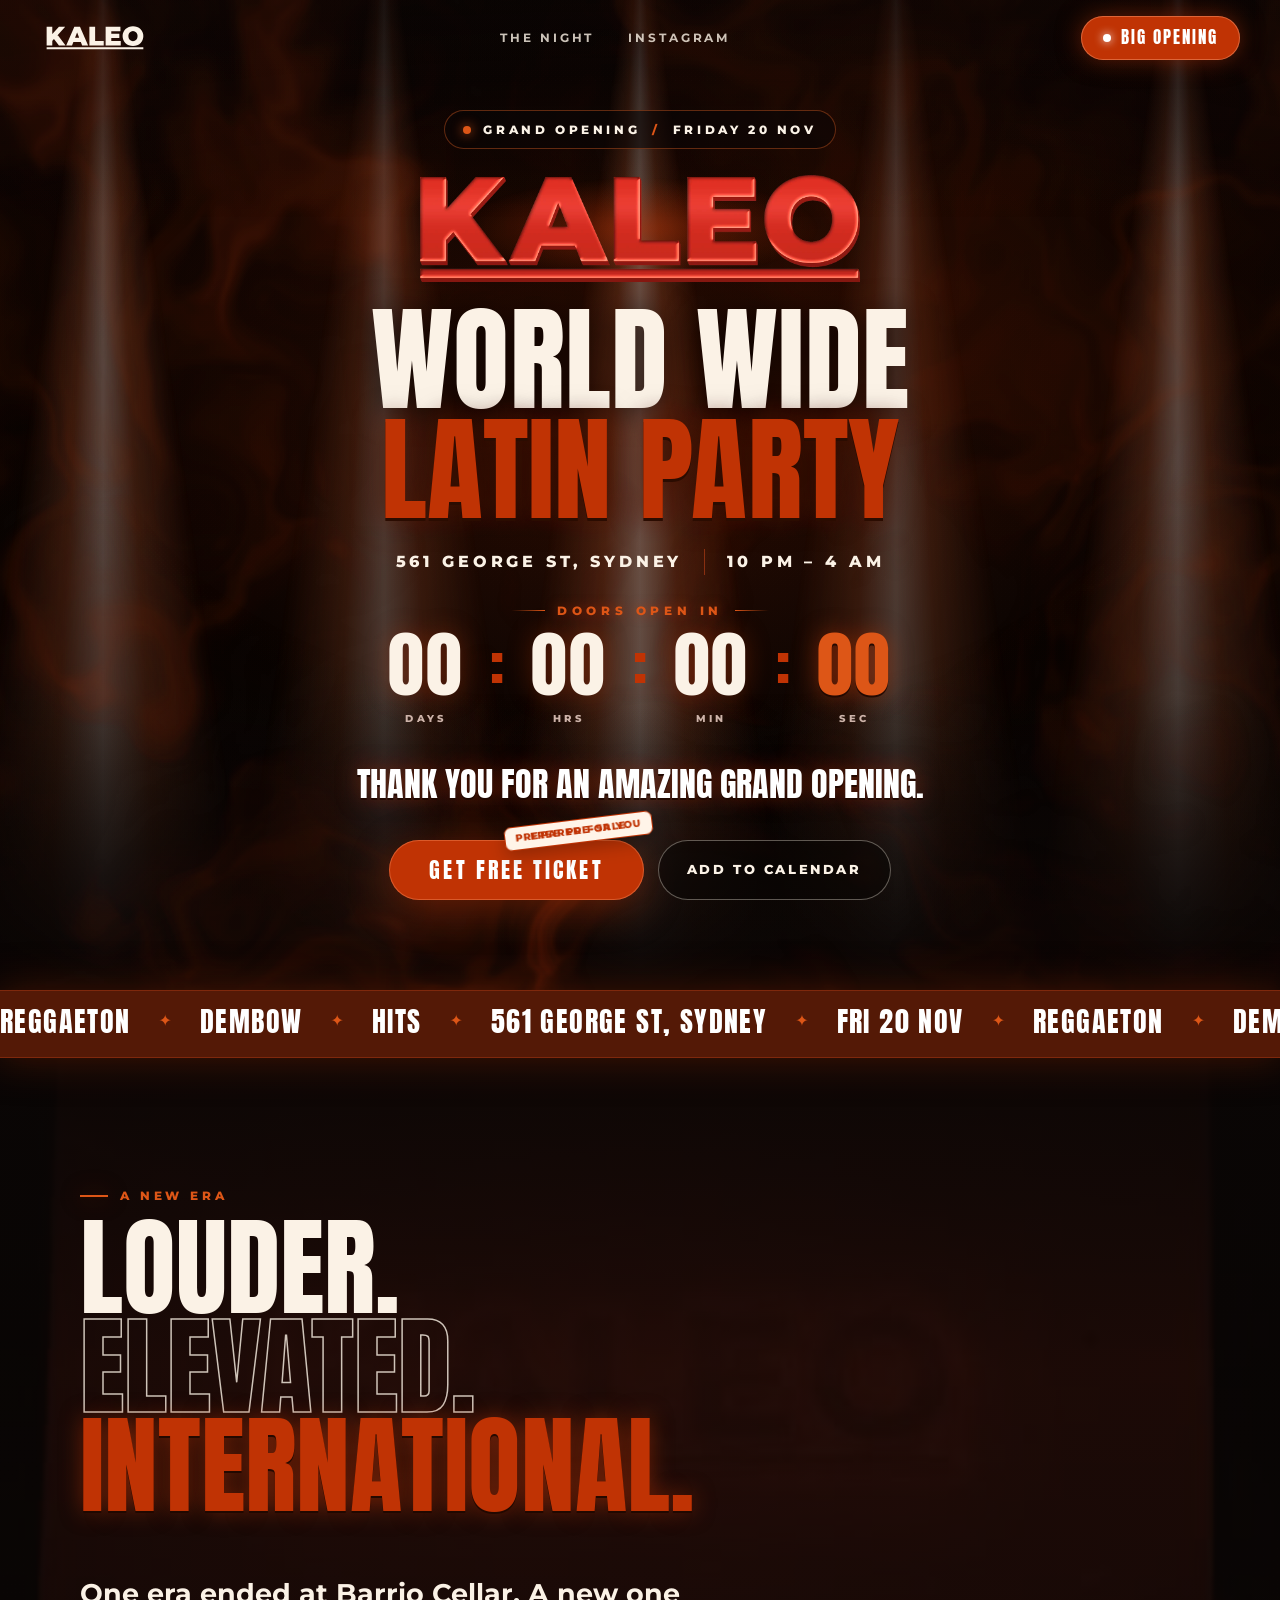
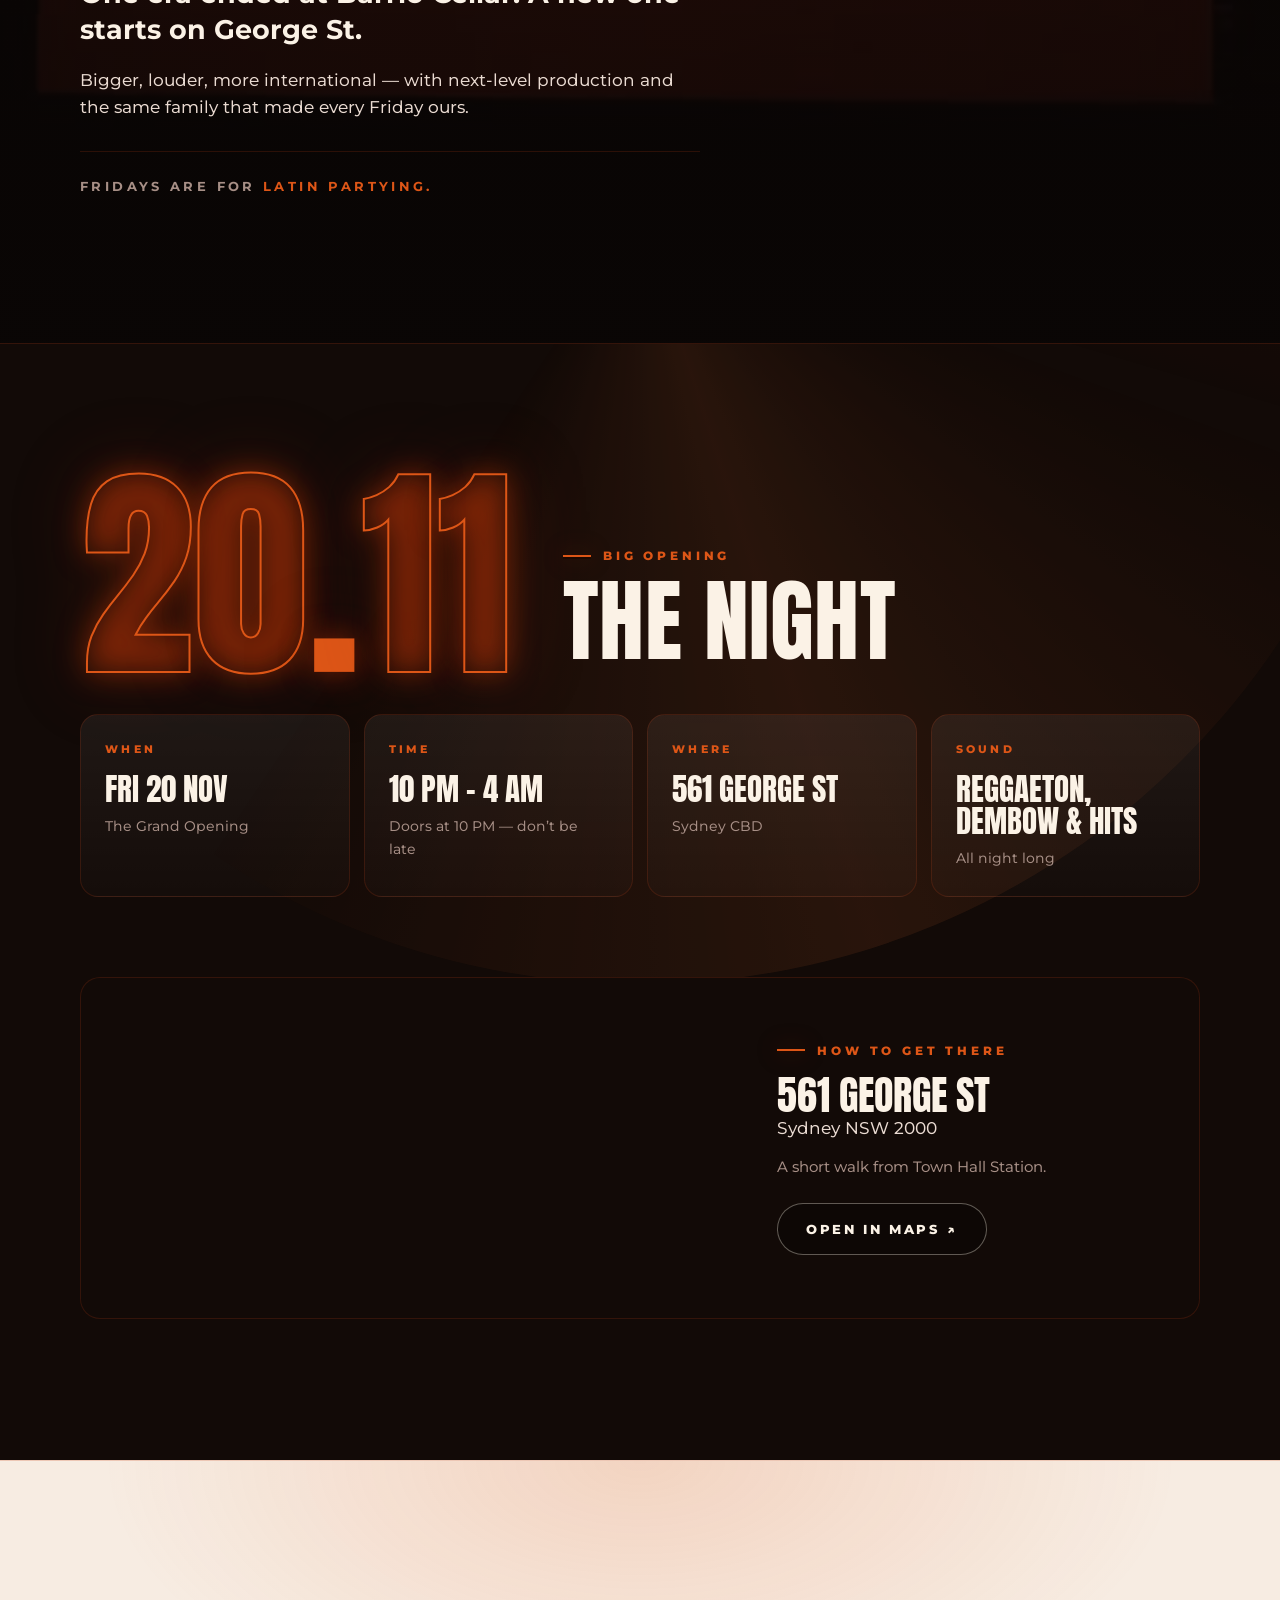
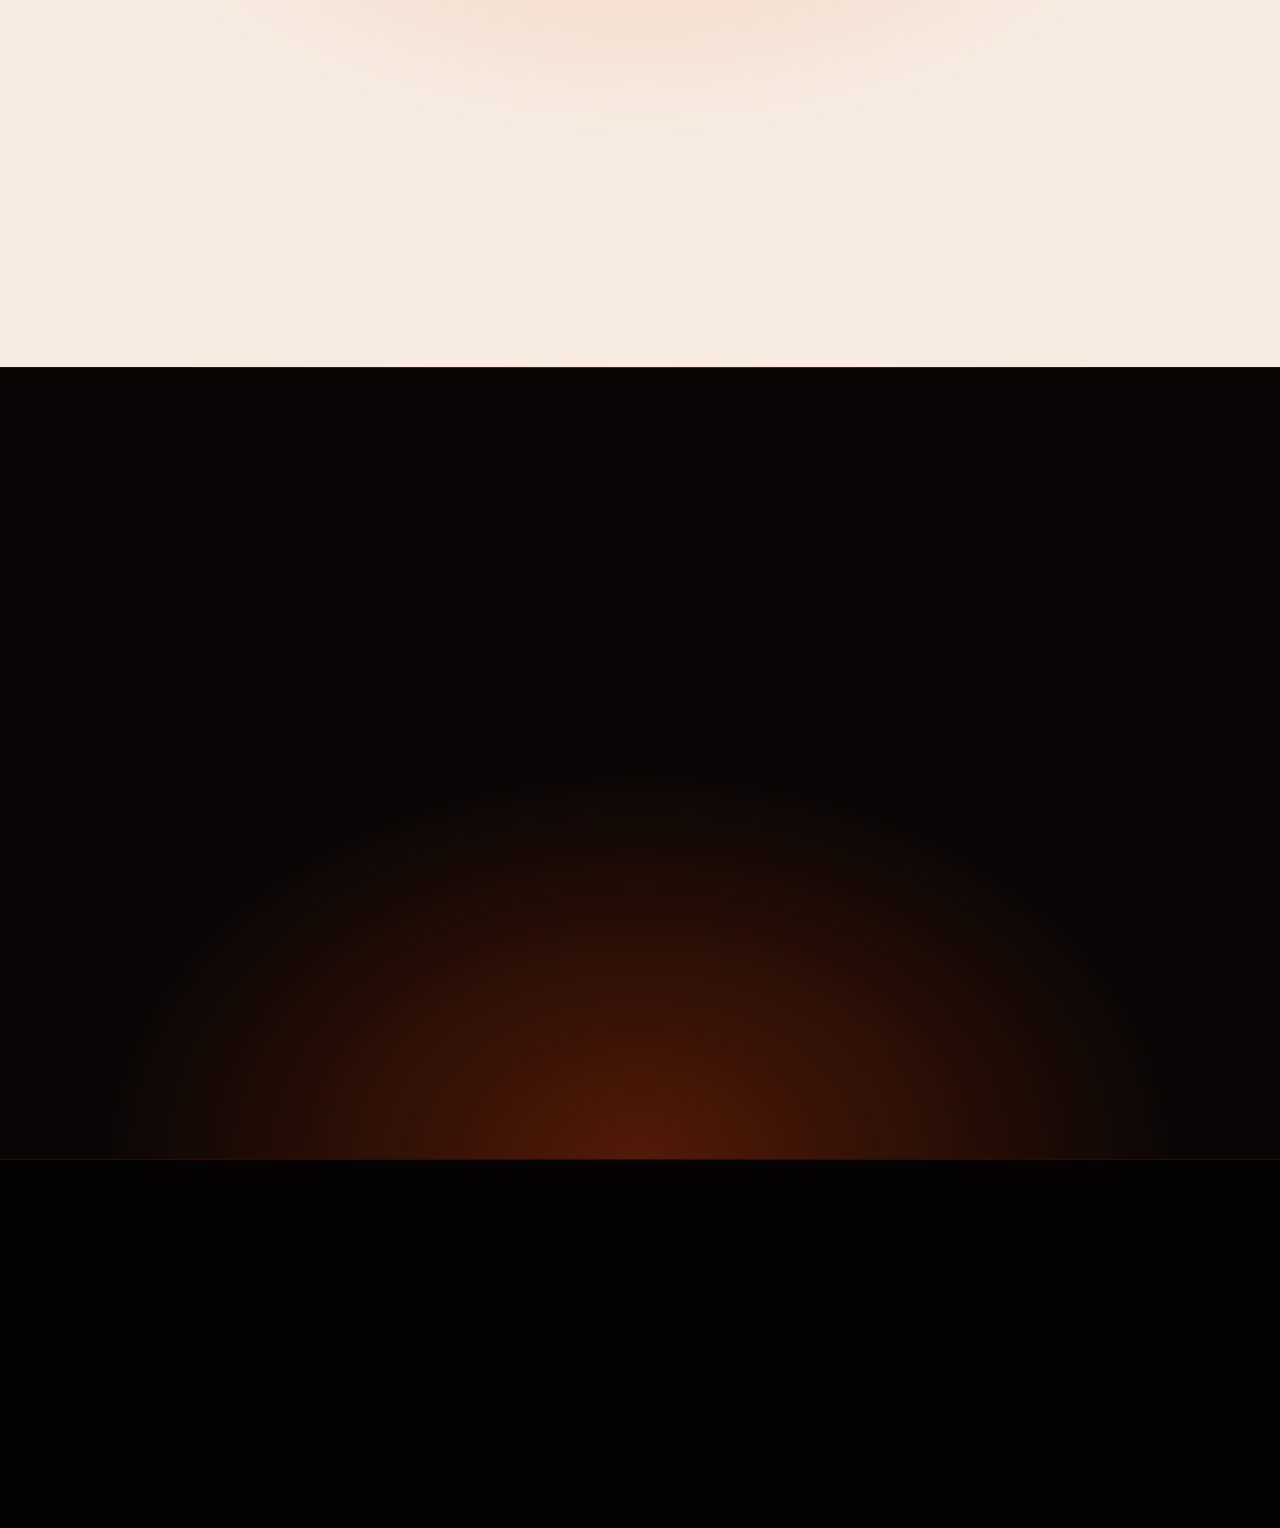
==== index.html @ 2c594086 "Alternate video, dark and cream sections, and lighten the mobile load Manifesto gets a red-tinted ve" ====
<!doctype html>
<html lang="en" class="no-js">
<head>
<meta charset="utf-8">
<meta name="viewport" content="width=device-width, initial-scale=1, viewport-fit=cover">
<title>KALEO Grand Opening · Latin &amp; Reggaeton Party Sydney · Fri 20 Nov</title>
<meta name="description" content="KALEO, Sydney's Friday Latin party, has a new home. Grand Opening Friday 20 November, 10 PM – 4 AM at 561 George St, Sydney. Reggaeton, Dembow &amp; Hits. 18+.">
<link rel="canonical" href="https://kaleoevent.com.au/">
<meta name="theme-color" content="#0A0505" media="(min-width: 641px)">
<meta name="theme-color" content="#F7ECE2" media="(max-width: 640px)">
<meta property="og:type" content="website">
<meta property="og:title" content="KALEO — World Wide Latin Party">
<meta property="og:description" content="Grand Opening · Friday 20 November · 10 PM – 4 AM · 561 George St, Sydney.">
<meta property="og:url" content="https://kaleoevent.com.au/">
<meta property="og:image" content="https://kaleoevent.com.au/assets/img/og-kaleo-opening.jpg?v=6">
<meta property="og:image:width" content="1200">
<meta property="og:image:height" content="630">
<meta name="twitter:card" content="summary_large_image">
<link rel="icon" href="favicon.ico" sizes="any">
<link rel="icon" type="image/png" href="assets/img/favicon-32.png" sizes="32x32">
<link rel="apple-touch-icon" href="assets/img/apple-touch-icon.png">
<link rel="preload" href="assets/fonts/montserrat-vf.woff" as="font" type="font/woff" crossorigin>
<link rel="preload" href="assets/fonts/anton.woff" as="font" type="font/woff" crossorigin>
<link rel="preload" href="assets/img/kaleo-logo-lacquer.webp" as="image">
<link rel="preload" href="assets/img/kaleo-hero-poster.jpg" as="image">
<link rel="stylesheet" href="styles.css?v=20261113d">
<script>(function(d){d.classList.remove("no-js");try{if(!matchMedia("(prefers-reduced-motion: reduce)").matches&&!sessionStorage.getItem("kaleoIntro"))d.classList.add("has-intro")}catch(e){}})(document.documentElement)</script>
<script type="application/ld+json">
{
  "@context": "https://schema.org",
  "@type": "Event",
  "name": "KALEO Grand Opening — World Wide Latin Party",
  "description": "KALEO, Sydney's Friday Latin party, opens its new home at 561 George St, Sydney. Reggaeton, Dembow & Hits. 18+ with valid photo ID.",
  "startDate": "2026-11-20T22:00:00+11:00",
  "endDate": "2026-11-21T04:00:00+11:00",
  "eventStatus": "https://schema.org/EventScheduled",
  "eventAttendanceMode": "https://schema.org/OfflineEventAttendanceMode",
  "image": ["https://kaleoevent.com.au/assets/img/og-kaleo-opening.jpg?v=6"],
  "location": {
    "@type": "Place",
    "name": "KALEO at 561 George St",
    "address": {
      "@type": "PostalAddress",
      "streetAddress": "561 George St",
      "addressLocality": "Sydney",
      "addressRegion": "NSW",
      "postalCode": "2000",
      "addressCountry": "AU"
    }
  },
  "organizer": { "@type": "Organization", "name": "KALEO" }
}
</script>
</head>
<body>
<a class="skip" href="#main">Skip to content</a>

<!-- Intro tipo "drop": solo la primera vez en cada sesión -->
<div class="intro" id="intro" aria-hidden="true">
  <div class="intro__flash"></div>
  <div class="intro__ring"></div>
  <img class="intro__logo" src="assets/img/kaleo-logo-lacquer.webp" alt="" width="1400" height="339">
</div>

<header class="nav" id="top">
  <a class="nav__logo" href="#top" aria-label="KALEO home">
    <img src="assets/img/kaleo-logo-cream.svg" alt="KALEO" width="124" height="40">
  </a>
  <nav class="nav__links" aria-label="Sections">
    <a href="#night">The Night</a>
    <a href="#hosts">Instagram</a>
  </nav>
  <a class="nav__cta" href="#night"><span class="nav__dot" aria-hidden="true"></span>Big Opening</a>
</header>

<main id="main">

  <!-- HERO -->
  <section class="hero" aria-labelledby="hero-title">
    <div class="hero__bg" aria-hidden="true">
      <video class="hero__video" id="hero-video" autoplay muted loop playsinline preload="auto" poster="assets/img/kaleo-hero-poster.jpg"
        data-wide="assets/video/kaleo-hero-16x9.mp4" data-tall="assets/video/kaleo-hero-9x16-sm.mp4"></video>
      <div class="hero__grade"></div>
      <div class="beams">
        <span class="beam beam--1"></span><span class="beam beam--2"></span>
        <span class="beam beam--3"></span><span class="beam beam--4"></span>
        <span class="beam beam--5"></span>
      </div>
      <div class="lasers"><span></span><span></span><span></span><span></span></div>
      <img class="haze" src="assets/img/haze.webp" alt="" loading="lazy" decoding="async">
      <div class="strobe"></div>
      <div class="hit-flash"></div>
      <div class="hero__vignette"></div>
    </div>

    <div class="hero__content">
      <p class="hero__tag hero-in" style="--d:.1s"><span class="live-dot" aria-hidden="true"></span>Grand Opening <i aria-hidden="true">/</i> Friday 20 Nov</p>

      <div class="hero__logo hero-in" style="--d:.25s">
        <img src="assets/img/kaleo-logo-lacquer.webp" alt="KALEO" width="1400" height="339">
      </div>

      <h1 id="hero-title" class="headline">
        <span class="sr-only">KALEO — World Wide Latin Party</span>
        <span class="headline__line" aria-hidden="true">
          <span class="slam" style="--d:.35s">World</span>
          <span class="slam" style="--d:.7s">Wide</span>
        </span>
        <span class="headline__line headline__line--red" aria-hidden="true">
          <span class="slam" style="--d:1.05s">Latin</span>
          <span class="slam" style="--d:1.4s">Party</span>
        </span>
      </h1>

      <ul class="hero__meta hero-in" style="--d:1.9s">
        <li>561 George St, Sydney</li>
        <li>10 PM – 4 AM</li>
      </ul>

      <p class="sr-only">Opens Friday 20 November at 10 PM.</p>
      <div class="countdown hero-in" style="--d:2s" id="countdown" aria-hidden="true">
        <p class="countdown__label">Doors open in</p>
        <div class="countdown__row">
          <div class="countdown__unit"><b data-cd="d"><i>00</i></b><span>Days</span></div>
          <span class="countdown__sep">:</span>
          <div class="countdown__unit"><b data-cd="h"><i>00</i></b><span>Hrs</span></div>
          <span class="countdown__sep">:</span>
          <div class="countdown__unit"><b data-cd="m"><i>00</i></b><span>Min</span></div>
          <span class="countdown__sep">:</span>
          <div class="countdown__unit countdown__unit--sec"><b data-cd="s"><i>00</i></b><span>Sec</span></div>
        </div>
      </div>
      <p class="countdown__live" id="countdown-live" aria-live="polite" hidden>We’re live. Get down here.</p>

      <div class="hero__actions hero-in" style="--d:2.1s">
        <a class="btn btn--red btn--big btn--offer" href="https://events.humanitix.com/kaleo-wolrdwide-latin-party-every-friday-reggaeton-and-latin-hits-town-hall/tickets?dateId=6af3ddf4823547a7dbb0559b&amp;accesscode=WEB" data-ticket data-checkout><span class="offer__stamp" aria-hidden="true"><span>Prepared for you</span><span>Free pre-sale</span></span><span class="offer__shine" aria-hidden="true"></span>Get Free Ticket</a>
        <a class="btn btn--ghost" href="kaleo-grand-opening.ics" download>Add to calendar</a>
      </div>
    </div>
  </section>

  <!-- TICKER: géneros y ubicación -->
  <div class="ticker" aria-hidden="true">
    <div class="ticker__track">
      <span>Reggaeton</span><i>✦</i><span>Dembow</span><i>✦</i><span>Hits</span><i>✦</i><span>561 George St, Sydney</span><i>✦</i><span>Fri 20 Nov</span><i>✦</i>
      <span>Reggaeton</span><i>✦</i><span>Dembow</span><i>✦</i><span>Hits</span><i>✦</i><span>561 George St, Sydney</span><i>✦</i><span>Fri 20 Nov</span><i>✦</i>
    </div>
  </div>

  <!-- MANIFESTO -->
  <section class="manifesto" id="manifesto">
    <div class="manifesto__bg" aria-hidden="true">
      <video class="manifesto__video" muted loop playsinline preload="none" poster="assets/img/kaleo-manifesto-poster.jpg" data-lazy-src="assets/video/kaleo-manifesto-red.mp4"></video>
    </div>
    <div class="wrap manifesto__after">
      <div class="manifesto__head reveal">
        <p class="eyebrow">A new era</p>
        <h2 class="cine__words">
          <span class="cine__word">Louder.</span>
          <span class="cine__word cine__word--outline">Elevated.</span>
          <span class="cine__word cine__word--red">International.</span>
        </h2>
      </div>
      <div class="manifesto__copy reveal">
        <p class="lead">One era ended at Barrio Cellar. A new one starts on George St.</p>
        <p>Bigger, louder, more international — with next-level production and the same family that made every Friday ours.</p>
        <p class="tagline">Fridays are for <strong>Latin partying.</strong></p>
      </div>
    </div>
  </section>

  <!-- THE NIGHT -->
  <section class="night" id="night" aria-labelledby="night-title">
    <div class="night__glow" aria-hidden="true"></div>
    <div class="wrap">
      <div class="night__head reveal">
        <p class="night__date" aria-hidden="true">20<span>.</span>11</p>
        <div>
          <p class="eyebrow">Big Opening</p>
          <h2 id="night-title" class="h2">The Night</h2>
        </div>
      </div>
      <dl class="facts">
        <div class="fact reveal">
          <dt>When</dt>
          <dd><strong>Fri 20 Nov</strong><span>The Grand Opening</span></dd>
        </div>
        <div class="fact reveal">
          <dt>Time</dt>
          <dd><strong>10 PM – 4 AM</strong><span>Doors at 10 PM — don’t be late</span></dd>
        </div>
        <div class="fact reveal">
          <dt>Where</dt>
          <dd><strong>561 George St</strong><span>Sydney CBD</span></dd>
        </div>
        <div class="fact reveal">
          <dt>Sound</dt>
          <dd><strong>Reggaeton, Dembow &amp; Hits</strong><span>All night long</span></dd>
        </div>
      </dl>

      <div class="getthere reveal">
        <div class="getthere__map">
          <iframe title="Map: 561 George St, Sydney"
            src="https://www.google.com/maps?q=561+George+St,+Sydney+NSW+2000&amp;z=16&amp;hl=en&amp;output=embed"
            loading="lazy" referrerpolicy="no-referrer-when-downgrade"></iframe>
        </div>
        <div class="getthere__info">
          <p class="eyebrow">How to get there</p>
          <address>
            <strong>561 George St</strong>
            Sydney NSW 2000
          </address>
          <p class="getthere__note">A short walk from Town Hall Station.</p>
          <a class="btn btn--ghost" href="https://www.google.com/maps/search/?api=1&amp;query=561+George+St+Sydney+NSW+2000" target="_blank" rel="noopener">Open in Maps <span aria-hidden="true">↗</span></a>
        </div>
      </div>
    </div>
  </section>

  <!-- HOSTS -->
  <section class="hosts" id="hosts" aria-labelledby="hosts-title">
    <div class="wrap">
      <div class="section-head reveal">
        <p class="eyebrow">On Instagram</p>
        <h2 id="hosts-title" class="h2">Follow the <em>party</em></h2>
      </div>
      <ul class="hosts__list">
        <li class="reveal"><a class="host" href="https://www.instagram.com/kaleoevent/" target="_blank" rel="noopener">
          <svg class="host__ig" viewBox="0 0 24 24" aria-hidden="true"><rect x="3" y="3" width="18" height="18" rx="5"/><circle cx="12" cy="12" r="4"/><circle cx="17.5" cy="6.5" r="1"/></svg>
          <span class="host__handle">@kaleoevent</span><span class="host__go" aria-hidden="true">↗</span></a></li>
      </ul>
    </div>
  </section>

  <!-- CLOSER -->
  <section class="closer" aria-labelledby="closer-title">
    <div class="closer__bg" aria-hidden="true">
      <div class="beams beams--closer">
        <span class="beam beam--1"></span><span class="beam beam--3"></span><span class="beam beam--5"></span>
      </div>
      <img class="haze" src="assets/img/haze.webp" alt="" loading="lazy">
    </div>
    <div class="wrap closer__inner reveal">
      <p class="eyebrow closer__when"><span>Friday 20 November</span><span>10 PM – 4 AM</span></p>
      <h2 id="closer-title" class="closer__title">See you <span>downstairs.</span></h2>
      <p class="closer__sub"><span>561 George St, Sydney</span></p>
      <div class="closer__actions">
        <a class="btn btn--red btn--big btn--offer" href="https://events.humanitix.com/kaleo-wolrdwide-latin-party-every-friday-reggaeton-and-latin-hits-town-hall/tickets?dateId=6af3ddf4823547a7dbb0559b&amp;accesscode=WEB" data-ticket data-checkout><span class="offer__stamp" aria-hidden="true"><span>Prepared for you</span><span>Free pre-sale</span></span><span class="offer__shine" aria-hidden="true"></span>Get Free Ticket</a>
        <a class="btn btn--ghost" id="share-wa" href="https://wa.me/?text=KALEO%20Grand%20Opening%20%E2%80%94%20World%20Wide%20Latin%20Party.%20Fri%2020%20Nov%2C%2010%20PM%20%E2%80%93%204%20AM%2C%20561%20George%20St%2C%20Sydney" target="_blank" rel="noopener">Share on WhatsApp</a>
      </div>
    </div>
  </section>
</main>


<!-- Barra fija de entradas: discreta, aparece al pasar el inicio -->
<div class="ticketbar" id="ticketbar">
  <p class="ticketbar__info"><b>Grand Opening</b><span>Fri 20 Nov · 10 PM · 561 George St</span></p>
  <a class="ticketbar__btn" href="https://events.humanitix.com/kaleo-wolrdwide-latin-party-every-friday-reggaeton-and-latin-hits-town-hall/tickets?dateId=6af3ddf4823547a7dbb0559b&amp;accesscode=WEB" data-ticket data-checkout>Free Ticket</a>
</div>

<!-- Pago de Humanitix dentro de la web (widget ?w=true) -->
<dialog class="checkout" id="checkout" aria-label="Get tickets">
  <div class="checkout__bar">
    <b>Grand Opening · Fri 20 Nov</b>
    <button class="checkout__close" type="button" aria-label="Close">&times;</button>
  </div>
  <div class="checkout__body"><p class="checkout__loading">Loading tickets…</p></div>
</dialog>

<footer class="footer">
  <div class="wrap footer__inner">
    <img src="assets/img/kaleo-logo-cream.svg" alt="KALEO" width="140" height="45">
    <p class="footer__tag">World Wide Latin Party</p>
    <p class="footer__ig"><a href="https://www.instagram.com/kaleoevent/" target="_blank" rel="noopener">@kaleoevent</a><a href="https://www.instagram.com/beachyparty_sydney/" target="_blank" rel="noopener">@beachyparty_sydney</a><a href="https://www.instagram.com/guamichii/" target="_blank" rel="noopener">@guamichii</a></p>
    <p class="footer__small">Grand Opening Fri 20 Nov · 561 George St, Sydney · 18+</p>
    <p class="footer__small">© 2026 KALEO</p>
  </div>
</footer>

<script src="main.js?v=20261113d" defer></script>
<script src="fx.js?v=20261113d" defer></script>
<script src="tickets.js?v=20261113d" defer></script>
<script src="checkout.js?v=20261113d" defer></script>
</body>
</html>
---- styles.css ----
/* KALEO - Grand Opening - estilos (v5, 9 nov 2026: discoteca oscura, video, World Wide Latin Party) */
@font-face {
  font-family: "Anton";
  src: url("assets/fonts/anton.woff") format("woff");
  font-weight: 400;
  font-display: swap;
}
@font-face {
  font-family: "Montserrat";
  src: url("assets/fonts/montserrat-vf.woff") format("woff");
  font-weight: 100 900;
  font-display: swap;
}

:root {
  --black: #0A0605;
  --night: #120A07;
  --night-2: #1A0D09;
  --red: #C03304;
  --red-hot: #DD5617;
  --red-deep: #702006;
  --cream: #FBF2E6;
  --text: #EADBD2;
  --muted: #A78F86;
  --line: rgba(203, 69, 25, .18);
  --wrap: 1200px;
  --gutter: clamp(16px, 4vw, 40px);
  --ease: cubic-bezier(.2, .7, .1, 1);
  --glow: 0 2px 0 rgba(31, 8, 0, .9), 0 0 22px rgba(194, 53, 6, .5);
}

*, *::before, *::after { box-sizing: border-box; }
html { scroll-behavior: smooth; -webkit-text-size-adjust: 100%; background: var(--black); }
body {
  margin: 0;
  background: var(--black);
  color: var(--text);
  font-family: "Montserrat", system-ui, sans-serif;
  font-size: 17px; line-height: 1.6; font-weight: 450;
  -webkit-font-smoothing: antialiased;
  overflow-x: hidden;
}
img, video { display: block; max-width: 100%; }
a { color: inherit; }
::selection { background: var(--red); color: #fff; }
:focus-visible { outline: 2px solid var(--red-hot); outline-offset: 3px; }

.sr-only { position: absolute; width: 1px; height: 1px; padding: 0; margin: -1px; overflow: hidden; clip: rect(0 0 0 0); white-space: nowrap; border: 0; }
.skip { position: fixed; left: 12px; top: -60px; z-index: 100; background: var(--red); color: #fff; padding: 10px 16px; border-radius: 6px; text-decoration: none; font-weight: 700; }
.skip:focus { top: 12px; }
.wrap { width: 100%; max-width: var(--wrap); margin: 0 auto; padding: 0 var(--gutter); }

/* ---------- tipografía común ---------- */
.eyebrow {
  margin: 0 0 14px; font-size: 12px; font-weight: 800; letter-spacing: .32em; text-transform: uppercase;
  color: var(--red-hot); display: flex; align-items: center; gap: 12px;
}
.eyebrow::before { content: ""; width: 28px; height: 2px; background: currentColor; box-shadow: var(--glow); }
.h2 {
  margin: 0; font-family: "Anton", Impact, sans-serif; font-weight: 400; text-transform: uppercase;
  font-size: clamp(44px, 7vw, 96px); line-height: .95; letter-spacing: .005em; color: var(--cream);
}
.h2 em { font-style: normal; color: var(--red); text-shadow: var(--glow); }

/* ---------- botones ---------- */
.btn {
  position: relative; display: inline-flex; align-items: center; justify-content: center; gap: 8px;
  min-height: 52px; padding: 0 28px; border-radius: 999px; text-decoration: none;
  font-size: 13px; font-weight: 800; letter-spacing: .2em; text-transform: uppercase;
  transition: transform .25s var(--ease), box-shadow .25s, background .25s, color .25s, border-color .25s;
}
.btn--big { min-height: 60px; padding: 0 40px; font-family: "Anton", Impact, sans-serif; font-size: 22px; font-weight: 400; letter-spacing: .14em; }
.btn--red { background: var(--red); color: #fff; box-shadow: 0 0 0 1px rgba(255, 149, 100,.4) inset, 0 10px 40px rgba(173, 50, 9, .45); }
.btn--red:hover { background: var(--red-hot); transform: translateY(-2px); box-shadow: 0 0 0 1px rgba(255, 176, 140,.6) inset, 0 14px 60px rgba(194, 55, 8, .7); }
.btn--ghost { border: 1.5px solid rgba(251, 242, 230, .35); color: var(--cream); background: rgba(10, 6, 5, .55); }
.btn--ghost:hover { border-color: var(--red-hot); color: #fff; transform: translateY(-2px); box-shadow: var(--glow); }

/* ---------- navegación ---------- */
.nav {
  position: fixed; inset: 0 0 auto; z-index: 50; display: flex; align-items: center; justify-content: space-between; gap: 20px;
  padding: 16px var(--gutter); transition: background .35s, padding .35s, border-color .35s;
  border-bottom: 1px solid transparent;
}
.nav.is-solid { background: rgba(10, 6, 5, .94); padding-block: 10px; border-color: var(--line); }
.nav__logo img { width: 110px; height: auto; opacity: 0; transition: opacity .35s; }
.nav.is-solid .nav__logo img { opacity: 1; }
.nav__links { display: flex; gap: 34px; }
.nav__links a { text-decoration: none; font-size: 12px; font-weight: 700; letter-spacing: .24em; text-transform: uppercase; color: rgba(251, 242, 230, .8); position: relative; padding: 6px 0; }
.nav__links a::after { content: ""; position: absolute; left: 0; right: 100%; bottom: 0; height: 2px; background: var(--red-hot); box-shadow: var(--glow); transition: right .3s var(--ease); }
.nav__links a:hover { color: #fff; }
.nav__links a:hover::after { right: 0; }
.nav__cta {
  display: inline-flex; align-items: center; gap: 10px; min-height: 44px; padding: 0 22px; border-radius: 999px;
  background: var(--red); color: #fff; text-decoration: none; font-family: "Anton", Impact, sans-serif;
  font-size: 17px; letter-spacing: .12em; text-transform: uppercase; white-space: nowrap;
  box-shadow: 0 0 0 1px rgba(255, 163, 120, .45) inset, 0 0 24px rgba(173, 48, 7, .55);
  position: relative; isolation: isolate; transition: background .25s, transform .25s var(--ease);
}
.nav__cta:hover { background: var(--red-hot); transform: scale(1.04); }
.nav__dot, .live-dot { width: 8px; height: 8px; border-radius: 50%; background: #fff; box-shadow: 0 0 10px #fff; animation: blink 1.2s steps(2, start) infinite; flex: none; }
.nav__cta::after, .btn--big::after { content: ""; position: absolute; inset: 0; z-index: -1; border-radius: inherit; box-shadow: 0 0 34px rgba(173, 48, 7, .85); opacity: 0; animation: glow-pulse 2.4s ease-in-out infinite; will-change: opacity; pointer-events: none; }
.btn--big { isolation: isolate; }
@keyframes blink { to { opacity: .25; } }

/* ================= HERO ================= */
.hero {
  position: relative; min-height: 100svh; display: grid; place-items: center; overflow: hidden; isolation: isolate;
  padding: 110px var(--gutter) 90px; background: var(--black); text-align: center;
}
.hero__bg { position: absolute; inset: 0; z-index: -1; overflow: hidden; }
/* vídeo de fondo: primer plano del venue y luego clips de fiesta */
.hero__video { position: absolute; inset: 0; width: 100%; height: 100%; max-width: none; object-fit: cover; filter: contrast(1.15) saturate(.9) brightness(.7); }
.hero__grade { position: absolute; inset: 0; background: linear-gradient(180deg, rgba(14, 4, 1, .62), rgba(8, 3, 1, .8)); }
.hero__grade::after { content: ""; position: absolute; inset: 0; background: radial-gradient(60% 50% at 50% 42%, rgba(153, 42, 5, .25), transparent 70%); }
.hero__vignette { position: absolute; inset: 0; background: radial-gradient(120% 90% at 50% 40%, transparent 35%, rgba(10, 6, 5, .85) 85%), linear-gradient(180deg, rgba(10, 6, 5,.65) 0%, transparent 22%, transparent 70%, var(--black) 100%); }

/* cabezas móviles: haces de luz desde arriba */
.beams { position: absolute; inset: 0; opacity: .7; }
.beam {
  position: absolute; top: -12%; left: 50%; width: 22vmax; height: 130vh; margin-left: -11vmax;
  transform-origin: 50% 0; opacity: .55;
  background: conic-gradient(from 172deg at 50% 0%, transparent 0deg, rgba(255, 135, 80, .5) 5deg, rgba(255, 220, 200, .85) 8deg, rgba(255, 135, 80, .5) 11deg, transparent 16deg 360deg);
  will-change: transform;
  animation: sweep 9s ease-in-out infinite alternate;
}
.beam--1 { left: 8%; --a: -28deg; --b: 18deg; animation-duration: 7s; }
.beam--2 { left: 30%; --a: 22deg; --b: -24deg; animation-duration: 9s; animation-delay: -3s; opacity: .4; }
.beam--3 { left: 50%; --a: -12deg; --b: 14deg; animation-duration: 6s; animation-delay: -1s; }
.beam--4 { left: 70%; --a: 26deg; --b: -20deg; animation-duration: 8s; animation-delay: -5s; opacity: .4; }
.beam--5 { left: 92%; --a: 30deg; --b: -16deg; animation-duration: 7.5s; animation-delay: -2s; }
@keyframes sweep { from { rotate: var(--a); } to { rotate: var(--b); } }

/* láseres finos que barren la sala */
.lasers { position: absolute; inset: 0; }
.lasers span {
  will-change: transform, opacity;
  position: absolute; left: 50%; top: 18%; width: 140vmax; height: 1.5px; margin-left: -70vmax;
  background: linear-gradient(90deg, transparent, rgba(255, 108, 40, .9) 30%, #ffd9cf 50%, rgba(255, 108, 40, .9) 70%, transparent);
  box-shadow: 0 0 8px rgba(153, 42, 5, .9), 0 0 24px rgba(153, 42, 5, .5);
  opacity: 0; animation: laser 6s ease-in-out infinite;
}
.lasers span:nth-child(2) { top: 30%; animation-delay: 1.5s; --r0: 14deg; --r1: -10deg; }
.lasers span:nth-child(3) { top: 62%; animation-delay: 3s; --r0: -18deg; --r1: 8deg; }
.lasers span:nth-child(4) { top: 76%; animation-delay: 4.5s; --r0: 9deg; --r1: -16deg; }
@keyframes laser {
  0% { opacity: 0; rotate: var(--r0, -12deg); }
  12% { opacity: .9; }
  40% { opacity: .9; }
  55% { opacity: 0; rotate: var(--r1, 12deg); }
  100% { opacity: 0; rotate: var(--r1, 12deg); }
}

/* humo que se mueve despacio */
.haze { position: absolute; inset: auto -20% -10% -20%; width: 140%; max-width: none; height: 75%; object-fit: cover; opacity: .22; animation: haze 28s ease-in-out infinite alternate; pointer-events: none; will-change: transform; }
@keyframes haze { from { transform: translate3d(-6%, 0, 0); } to { transform: translate3d(6%, -4%, 0); } }

/* destello estroboscópico breve cada pocos segundos */
.strobe { position: absolute; inset: 0; background: rgba(255, 235, 225, .5); opacity: 0; animation: strobe 7s linear infinite; will-change: opacity; }
@keyframes strobe { 0%, 88%, 100% { opacity: 0; } 89% { opacity: .55; } 90% { opacity: 0; } 92% { opacity: .4; } 93% { opacity: 0; } }

.hero__content { position: relative; z-index: 2; width: 100%; max-width: 1100px; display: flex; flex-direction: column; align-items: center; }
.hero__tag {
  margin: 0 0 26px; display: inline-flex; align-items: center; gap: 12px; padding: 9px 18px; border-radius: 999px;
  border: 1px solid rgba(203, 87, 33, .45); background: rgba(10, 6, 5, .6);
  font-size: 12px; font-weight: 800; letter-spacing: .3em; text-transform: uppercase; color: var(--cream);
}
.hero__tag i { font-style: normal; color: var(--red-hot); }
.hero__tag .live-dot { background: var(--red-hot); box-shadow: 0 0 12px var(--red-hot); }

.hero__logo { position: relative; width: min(64vw, 440px); }
.hero__logo::before { content: ""; position: absolute; inset: -18% -8%; z-index: -1; background: radial-gradient(50% 50% at 50% 50%, rgba(173, 48, 7, .55), transparent 70%); animation: glow-pulse 4s ease-in-out infinite; will-change: opacity; }
.hero__logo img { width: 100%; height: auto; filter: brightness(1.18) saturate(1.15); }
@keyframes glow-pulse { 0%, 100% { opacity: .55; } 50% { opacity: 1; } }

.headline { margin: 22px 0 0; font-family: "Anton", Impact, sans-serif; font-weight: 400; text-transform: uppercase; line-height: .96; letter-spacing: .01em; }
.headline__line { display: block; font-size: clamp(58px, 9vw, 132px); color: var(--cream); text-shadow: 0 4px 30px rgba(0, 0, 0, .6); }
.headline__line--red { color: var(--red); text-shadow: 0 3px 0 #2B0C01, 0 0 30px rgba(0, 0, 0, .55), 0 0 26px rgba(183, 49, 5, .45); }
.slam { display: inline-block; opacity: 0; transform: scale(2.4); will-change: transform, opacity; animation: slam .36s cubic-bezier(.6, 0, .9, .4) var(--d, 0s) forwards; }
@keyframes slam {
  0% { opacity: 0; transform: scale(2.4); }
  45% { opacity: 1; }
  100% { opacity: 1; transform: scale(1); }
}
.slam.is-done { will-change: auto; }
.no-js .slam { opacity: 1; transform: none; animation: none; }
/* impacto: el contenido tiembla y el fondo da un pulso; solo transform y opacity (GPU) */
.hit-flash { position: absolute; inset: 0; background: radial-gradient(60% 60% at 50% 55%, rgba(255, 108, 40, .45), transparent 70%); opacity: 0; will-change: opacity; }
.hit-flash.is-on { animation: hit-flash .3s ease-out; }
@keyframes hit-flash { 0% { opacity: 1; } 100% { opacity: 0; } }
.hero__content.is-hit { animation: shake .26s cubic-bezier(.36, .07, .19, .97); }
@keyframes shake {
  0% { transform: translate3d(0, 0, 0); } 20% { transform: translate3d(-7px, 5px, 0); } 40% { transform: translate3d(6px, -4px, 0); }
  60% { transform: translate3d(-3px, 2px, 0); } 80% { transform: translate3d(2px, -1px, 0); } 100% { transform: translate3d(0, 0, 0); }
}

.hero__meta { list-style: none; margin: 24px 0 0; padding: 0; display: flex; flex-wrap: wrap; justify-content: center; gap: 10px 0; }
.hero__meta li { font-size: clamp(13px, 1.4vw, 16px); font-weight: 800; letter-spacing: .24em; text-transform: uppercase; color: var(--cream); padding: 0 22px; }
.hero__meta li + li { border-left: 1px solid rgba(203, 69, 25, .55); }

/* contador: marcador de discoteca, dígitos grandes y los segundos en rojo neón */
.countdown { margin-top: 26px; display: flex; flex-direction: column; align-items: center; }
.countdown__label { margin: 0 0 10px; display: flex; align-items: center; gap: 12px; font-size: 12px; text-shadow: 0 0 12px rgba(194, 55, 8, .6); font-weight: 800; letter-spacing: .4em; text-transform: uppercase; color: var(--red-hot); }
.countdown__label::before, .countdown__label::after { content: ""; width: 34px; height: 1px; background: linear-gradient(90deg, transparent, var(--red-hot)); }
.countdown__label::after { transform: scaleX(-1); }
.countdown__row { display: flex; align-items: flex-start; }
.countdown__unit { display: flex; flex-direction: column; align-items: center; min-width: 1.6em; font-size: clamp(54px, 5.6vw, 76px); }
.countdown__unit b {
  display: block; height: 1em; font-family: "Anton", Impact, sans-serif; font-weight: 400; font-size: 1em; line-height: 1;
  color: var(--cream); font-variant-numeric: tabular-nums; letter-spacing: .02em; text-shadow: 0 0 24px rgba(194, 55, 8, .35);
}
.countdown__unit b i { display: block; font-style: normal; }
.countdown__unit b i.is-tick { animation: tick .45s var(--ease); }
@keyframes tick { from { transform: translate3d(0, -70%, 0); opacity: 0; } to { transform: none; opacity: 1; } }
.countdown__unit--sec b { color: var(--red-hot); text-shadow: var(--glow); }
.countdown__unit span { margin-top: 10px; font-size: 10px; font-weight: 800; letter-spacing: .32em; text-transform: uppercase; color: #CDB3A9; }
.countdown__sep { font-family: "Anton", Impact, sans-serif; font-size: clamp(40px, 4.6vw, 64px); line-height: 1.2; color: var(--red); padding: 0 .12em; animation: sep-blink 1s steps(2, start) infinite; }
@keyframes sep-blink { to { opacity: .25; } }
.countdown__live { margin: 30px 0 0; font-family: "Anton", Impact, sans-serif; font-size: 34px; text-transform: uppercase; color: #fff; text-shadow: var(--glow); }
.hero__actions { margin-top: 28px; display: flex; flex-wrap: wrap; gap: 14px; justify-content: center; }

.hero-in { opacity: 0; transform: translate3d(0, 16px, 0); animation: hero-in .9s var(--ease) var(--d, 0s) forwards; }
html:not(.is-ready) .hero-in, html:not(.is-ready) .slam { animation-play-state: paused; }
.hero__video { opacity: 0; transition: opacity .8s ease; }
.hero__video.is-playing { opacity: 1; }
.hero__logo.hero-in { animation: hero-in .9s var(--ease) var(--d, 0s) forwards; }
.no-js .hero-in { opacity: 1; transform: none; animation: none; }
@keyframes hero-in { to { opacity: 1; transform: none; } }

/* ================= TICKER ================= */
.ticker { position: relative; z-index: 3; overflow: hidden; white-space: nowrap; pointer-events: none; padding: 16px 0; background: #541906; border-block: 1px solid rgba(203, 69, 25, .35); box-shadow: 0 0 40px rgba(122, 33, 3, .5); }
.ticker__track { display: inline-flex; align-items: center; gap: 28px; padding-right: 28px; animation: ticker 32s linear infinite; }
.ticker span { font-family: "Anton", Impact, sans-serif; font-size: 28px; line-height: 1; text-transform: uppercase; letter-spacing: .05em; color: #fff; }
.ticker i { font-style: normal; font-size: 16px; color: var(--red-hot); }
@keyframes ticker { to { transform: translateX(-50%); } }

/* ================= MANIFESTO ================= */
.manifesto { position: relative; background: radial-gradient(70% 60% at 85% 50%, rgba(173, 50, 9, .14), transparent 70%), var(--black); }
.manifesto__copy p { margin: 0 0 18px; color: var(--text); }
.manifesto__copy .lead { font-size: clamp(21px, 2.2vw, 27px); line-height: 1.35; font-weight: 700; color: var(--cream); }
.tagline { margin-top: 30px !important; padding-top: 24px; border-top: 1px solid var(--line); font-size: 13px; font-weight: 700; letter-spacing: .26em; text-transform: uppercase; color: var(--muted) !important; }
.tagline strong { color: var(--red-hot); }

.getthere { position: relative; margin-top: clamp(50px, 7vw, 80px); display: grid; grid-template-columns: 1.4fr 1fr; overflow: hidden; border-radius: 20px; border: 1px solid var(--line); background: var(--night); }
.getthere__map { min-height: 340px; }
.getthere__map iframe { width: 100%; height: 100%; min-height: 340px; border: 0; display: block; filter: invert(.9) hue-rotate(180deg) saturate(.6) brightness(.9) contrast(1.1); }
.getthere__info { padding: clamp(28px, 4vw, 44px); display: flex; flex-direction: column; justify-content: center; align-items: flex-start; }
.getthere address { font-style: normal; line-height: 1.5; color: var(--text); }
.getthere address strong { display: block; font-family: "Anton", Impact, sans-serif; font-weight: 400; font-size: 40px; line-height: 1.05; text-transform: uppercase; color: var(--cream); }
.getthere address span { color: var(--red-hot); font-weight: 700; }
.getthere__note { margin: 14px 0 24px; color: var(--muted); font-size: 15px; }

/* ================= THE NIGHT ================= */
.night { position: relative; overflow: hidden; padding: clamp(90px, 11vw, 150px) 0; background: var(--night); border-top: 1px solid var(--line); }
.night__glow { position: absolute; left: 50%; top: 0; width: 120vmax; height: 120vmax; margin-left: -60vmax; margin-top: -70vmax; background: conic-gradient(from 0deg, transparent, rgba(173, 50, 9, .22), transparent 30%, rgba(255, 122, 60, .14), transparent 60%); border-radius: 50%; animation: spin 40s linear infinite; will-change: transform; opacity: .7; }
@keyframes spin { to { rotate: 360deg; } }
.night__head { position: relative; display: flex; align-items: flex-end; gap: clamp(20px, 4vw, 50px); margin-bottom: 50px; }
.night__date { margin: 0; font-family: "Anton", Impact, sans-serif; font-size: clamp(110px, 18vw, 250px); line-height: .78; color: transparent; -webkit-text-stroke: 2px var(--red-hot); text-shadow: 0 0 30px rgba(194, 55, 8, .35); }
.night__date span { color: var(--red-hot); -webkit-text-stroke: 0; }
.facts { position: relative; margin: 0; display: grid; grid-template-columns: repeat(4, 1fr); gap: 14px; }
.fact { padding: 26px 24px; border-radius: 18px; background: linear-gradient(180deg, rgba(255, 255, 255, .06), rgba(255, 255, 255, .015)); border: 1px solid var(--line); transition: border-color .3s, transform .3s var(--ease), box-shadow .3s; }
.fact:hover { border-color: rgba(203, 69, 25, .6); transform: translateY(-4px); box-shadow: 0 20px 60px rgba(173, 50, 9, .25); }
.fact dt { font-size: 11px; font-weight: 800; letter-spacing: .3em; text-transform: uppercase; color: var(--red-hot); }
.fact dd { margin: 14px 0 0; }
.fact strong { display: block; font-family: "Anton", Impact, sans-serif; font-weight: 400; font-size: clamp(26px, 2.4vw, 34px); line-height: 1.05; text-transform: uppercase; color: var(--cream); }
.fact span { display: block; margin-top: 10px; font-size: 14px; color: var(--muted); }

.section-head { margin-bottom: 44px; }
.section-head--split { display: grid; grid-template-columns: 1fr minmax(0, 380px); gap: 30px; align-items: end; }

/* ================= HOSTS ================= */
.hosts { padding: clamp(80px, 10vw, 130px) 0; background: radial-gradient(60% 80% at 50% 0%, rgba(173, 50, 9, .16), transparent 70%), var(--black); border-top: 1px solid var(--line); }
.hosts { text-align: center; }
.hosts .eyebrow { justify-content: center; }
.hosts__list { list-style: none; margin: 0 auto; padding: 0; display: flex; justify-content: center; }
.hosts__list .host { min-width: min(100%, 420px); justify-content: center; padding: 26px 34px; }
.host { display: flex; align-items: center; gap: 14px; padding: 24px 22px; border-radius: 18px; text-decoration: none; background: linear-gradient(180deg, rgba(255, 255, 255, .06), rgba(255, 255, 255, .015)); border: 1px solid var(--line); transition: border-color .3s, transform .3s var(--ease), box-shadow .3s; }
.host:hover { border-color: rgba(203, 69, 25, .7); transform: translateY(-4px); box-shadow: 0 20px 60px rgba(173, 50, 9, .3); }
.host__ig { width: 34px; height: 34px; flex: none; fill: none; stroke: var(--red-hot); stroke-width: 1.8; }
.host__ig circle:last-child { fill: var(--red-hot); stroke: none; }
.host__handle { flex: 1; min-width: 0; overflow-wrap: anywhere; font-size: clamp(16px, 1.6vw, 19px); font-weight: 800; color: var(--cream); }
.host__go { color: var(--red-hot); font-weight: 700; }

.info, .closer, .footer, .hosts { content-visibility: auto; contain-intrinsic-size: auto 700px; }

/* ================= FAQ ================= */
.info { padding: clamp(80px, 10vw, 130px) 0; background: var(--black); border-top: 1px solid var(--line); }
.info__grid { display: grid; grid-template-columns: 1fr 1.6fr; gap: clamp(30px, 6vw, 80px); align-items: start; }
.faq details { border-bottom: 1px solid var(--line); }
.faq details:first-child { border-top: 1px solid var(--line); }
.faq summary { list-style: none; cursor: pointer; display: flex; justify-content: space-between; align-items: center; gap: 20px; padding: 22px 0; font-size: 18px; font-weight: 700; color: var(--cream); transition: color .2s; }
.faq summary::-webkit-details-marker { display: none; }
.faq summary::after { content: "+"; flex: none; width: 32px; height: 32px; display: grid; place-items: center; border-radius: 50%; border: 1px solid var(--line); color: var(--red-hot); font-size: 20px; font-weight: 500; transition: rotate .3s var(--ease), background .3s, color .3s; }
.faq details[open] summary::after { rotate: 45deg; background: var(--red); color: #fff; border-color: var(--red); }
.faq summary:hover { color: #fff; }
.faq details p { margin: 0 0 22px; max-width: 620px; color: var(--muted); }
.faq details p a { color: var(--red-hot); }
.faq__more { display: inline-flex; gap: 8px; margin-top: 26px; font-size: 13px; font-weight: 800; letter-spacing: .22em; text-transform: uppercase; color: var(--red-hot); text-decoration: none; }
.faq__more:hover { color: #fff; }
/* subpágina de preguntas */
.faqpage { padding: 140px 0 100px; min-height: 80vh; }
.faqpage .wrap { max-width: 860px; }
.faqpage .h2 { margin-bottom: 40px; }
.faqpage__back { display: inline-block; margin-bottom: 40px; font-size: 13px; font-weight: 700; letter-spacing: .16em; text-transform: uppercase; color: var(--muted); text-decoration: none; }
.faqpage__back:hover { color: #fff; }
.subpage .nav__logo img { opacity: 1; }

/* ================= CLOSER ================= */
.closer { position: relative; overflow: hidden; isolation: isolate; padding: clamp(110px, 14vw, 190px) 0; text-align: center; background: radial-gradient(60% 70% at 50% 100%, rgba(173, 50, 9, .45), transparent 70%), var(--black); border-top: 1px solid var(--line); }
.closer__bg { position: absolute; inset: 0; z-index: -1; }
.beams--closer .beam { top: auto; bottom: -12%; transform-origin: 50% 100%; height: 120%; background: conic-gradient(from -8deg at 50% 100%, transparent 0deg, rgba(255, 135, 80, .5) 5deg, rgba(255, 220, 200, .8) 8deg, rgba(255, 135, 80, .5) 11deg, transparent 16deg 360deg); }
.beams--closer .beam--1 { left: 20%; }
.beams--closer .beam--5 { left: 80%; }
.closer .haze { bottom: -20%; opacity: .25; }
.closer__when { justify-content: center; gap: 0; }
.closer__when::before { display: none; }
.closer__when span + span::before { content: "·"; margin: 0 12px; }
.closer__title { margin: 10px 0 0; font-family: "Anton", Impact, sans-serif; font-weight: 400; text-transform: uppercase; line-height: .9; font-size: clamp(60px, 11vw, 160px); color: var(--cream); }
.closer__title span { display: block; color: var(--red); text-shadow: var(--glow); }
.closer__sub { margin: 24px 0 0; font-size: 14px; font-weight: 700; letter-spacing: .26em; text-transform: uppercase; color: var(--text); }
.closer__sub span + span::before { content: "·"; margin: 0 12px; color: var(--red-hot); }
.closer__actions { margin-top: 40px; display: flex; flex-wrap: wrap; gap: 14px; justify-content: center; }

/* ================= FOOTER ================= */
.footer { padding: 60px 0 46px; background: #050302; border-top: 1px solid var(--line); text-align: center; }
.footer__inner { display: flex; flex-direction: column; align-items: center; gap: 10px; }
.footer__inner img { width: 130px; height: auto; margin-bottom: 8px; }
.footer__tag { margin: 0; font-family: "Anton", Impact, sans-serif; font-size: 22px; text-transform: uppercase; letter-spacing: .06em; color: var(--red-hot); }
.footer__ig { margin: 6px 0; display: flex; flex-wrap: wrap; justify-content: center; gap: 8px 22px; }
.footer__ig a { color: var(--cream); font-weight: 700; text-decoration: none; font-size: 14px; }
.footer__ig a:hover { color: var(--red-hot); }
.footer__small { margin: 0; font-size: 12px; letter-spacing: .14em; text-transform: uppercase; color: var(--muted); }


/* ================= BARRA DE ENTRADAS (fija) ================= */
.ticketbar {
  position: fixed; left: 50%; bottom: max(14px, env(safe-area-inset-bottom)); z-index: 60;
  display: flex; align-items: center; gap: 18px; width: min(560px, calc(100% - 24px)); padding: 8px 8px 8px 20px;
  border-radius: 999px; background: rgba(14, 7, 5, .95); border: 1px solid rgba(203, 69, 25, .28);
  box-shadow: 0 12px 40px rgba(0, 0, 0, .5);
  transform: translate3d(-50%, 140%, 0); opacity: 0; transition: transform .5s var(--ease), opacity .4s ease; will-change: transform;
}
.ticketbar.is-visible { transform: translate3d(-50%, 0, 0); opacity: 1; }
.ticketbar__info { margin: 0; flex: 1; min-width: 0; display: flex; flex-direction: column; line-height: 1.25; }
.ticketbar__info b { font-family: "Anton", Impact, sans-serif; font-weight: 400; font-size: 16px; letter-spacing: .06em; text-transform: uppercase; color: var(--cream); }
.ticketbar__info span { font-size: 11px; font-weight: 600; letter-spacing: .08em; color: var(--muted); white-space: nowrap; overflow: hidden; text-overflow: ellipsis; }
.ticketbar__btn {
  flex: none; display: inline-flex; align-items: center; min-height: 42px; padding: 0 22px; border-radius: 999px;
  background: var(--red); color: #fff; text-decoration: none; font-family: "Anton", Impact, sans-serif; font-size: 16px; letter-spacing: .12em; text-transform: uppercase;
  transition: background .25s, transform .25s var(--ease);
}
.ticketbar__btn:hover { background: var(--red-hot); transform: scale(1.04); }
.footer { padding-bottom: 110px !important; }
@media (max-width: 640px) {
  .ticketbar { gap: 10px; padding-left: 16px; }
  .ticketbar__info b { font-size: 14px; }
  .ticketbar__info span { font-size: 10px; letter-spacing: .04em; }
  .ticketbar__btn { min-height: 40px; padding: 0 16px; font-size: 15px; }
}


/* ================= INTRO "DROP" (solo la primera vez por sesión) ================= */
.intro { display: none; }
html.has-intro .intro { display: grid; place-items: center; position: fixed; inset: 0; z-index: 200; background: #000; overflow: hidden; }
html.has-intro body { overflow: hidden; }
.intro__logo { position: relative; width: min(70vw, 520px); height: auto; opacity: 0; transform: scale(.55); will-change: transform, opacity; }
.intro__flash { position: absolute; inset: 0; opacity: 0; background: radial-gradient(45% 45% at 50% 50%, rgba(255, 122, 60, .95), rgba(204, 56, 6, .5) 45%, transparent 75%); will-change: opacity, transform; }
.intro__ring { position: absolute; left: 50%; top: 50%; width: 40vmin; height: 40vmin; margin: -20vmin 0 0 -20vmin; border-radius: 50%; border: 2px solid rgba(255, 142, 90, .9); box-shadow: 0 0 40px rgba(194, 55, 8, .8), inset 0 0 40px rgba(194, 55, 8, .6); opacity: 0; will-change: transform, opacity; }
.intro.is-playing .intro__logo { animation: intro-logo 1.15s cubic-bezier(.6, 0, .2, 1) forwards; }
.intro.is-playing .intro__flash { animation: intro-flash 1.15s ease-out forwards; }
.intro.is-playing .intro__ring { animation: intro-ring .9s cubic-bezier(.1, .6, .3, 1) .38s forwards; }
@keyframes intro-logo {
  0% { opacity: 0; transform: scale(.55); }
  30% { opacity: 1; transform: scale(1.08); filter: brightness(1.8); }
  45% { transform: scale(1); filter: brightness(1.15); }
  72% { opacity: 1; transform: scale(1.02); }
  100% { opacity: 0; transform: scale(3.2); }
}
@keyframes intro-flash { 0%, 22% { opacity: 0; transform: scale(.6); } 33% { opacity: 1; transform: scale(1); } 100% { opacity: 0; transform: scale(1.6); } }
@keyframes intro-ring { 0% { opacity: 1; transform: scale(.4); } 100% { opacity: 0; transform: scale(5); } }
.intro.is-out { opacity: 0; transition: opacity .45s ease; pointer-events: none; }

/* ================= HUMO WEBGL ================= */
.smoke { position: absolute; inset: 0; width: 100%; height: 100%; opacity: .85; pointer-events: none; }
.has-smoke > .haze { display: none; }

/* ================= SCROLL DE CINE (manifiesto) ================= */
.manifesto { padding: clamp(80px, 10vw, 140px) 0; }
.cine__words { margin: 0; font-family: "Anton", Impact, sans-serif; font-weight: 400; text-transform: uppercase; line-height: .92; font-size: clamp(54px, 8.4vw, 124px); }
.cine__word { display: block; color: var(--cream); }
.cine__word--outline { color: transparent; -webkit-text-stroke: 1.5px rgba(251, 242, 230, .8); }
.cine__word--red { color: var(--red); text-shadow: var(--glow); }
.cine__stage { padding: clamp(90px, 12vw, 160px) var(--gutter) 40px; max-width: var(--wrap); margin: 0 auto; }
.cine__glow, .cine__flash { display: none; }
.manifesto__after .manifesto__copy { max-width: 620px; }
.manifesto__head { margin-bottom: clamp(36px, 5vw, 60px); }
/* versión animada (la activa fx.js) */
.cine.is-on { height: 320vh; position: relative; }
.cine.is-on .cine__stage { position: sticky; top: 0; height: 100vh; height: 100svh; max-width: none; padding: 0; overflow: hidden; }
.cine.is-on .cine__eyebrow { position: absolute; left: 50%; top: 18%; transform: translateX(-50%); z-index: 2; }
.cine.is-on .cine__words { font-size: clamp(64px, 13vw, 210px); }
.cine.is-on .cine__word { position: absolute; left: 50%; top: 50%; white-space: nowrap; opacity: 0; transform: translate3d(-50%, -50%, 0) scale(.25); will-change: transform, opacity; }
.cine.is-on .cine__glow { display: block; position: absolute; inset: -10%; background: radial-gradient(45% 40% at 50% 50%, rgba(173, 50, 9, .45), transparent 70%); opacity: .35; will-change: opacity; }
.cine.is-on .cine__flash { display: block; position: absolute; inset: 0; background: radial-gradient(60% 60% at 50% 50%, rgba(255, 115, 50, .9), rgba(122, 33, 3, .4) 60%, transparent 85%); opacity: 0; pointer-events: none; will-change: opacity; }
@media (max-width: 640px) { .cine.is-on { height: 280vh; } .cine.is-on .cine__words { font-size: 19vw; } }

/* ================= NEÓN 20.11 ================= */
.night__date { -webkit-text-stroke-color: #4B1F11; text-shadow: none; transition: none; }
.night__date span { color: #4B1F11; }
.night__date.is-lit { animation: neon-on 1.3s linear forwards; }
.night__date.is-lit span { animation: neon-dot 1.3s linear forwards; }
@keyframes neon-on {
  0%, 12%, 20%, 34%, 44% { -webkit-text-stroke-color: #4B1F11; text-shadow: none; }
  10%, 18%, 30%, 40%, 100% { -webkit-text-stroke-color: var(--red-hot); text-shadow: 0 0 30px rgba(194, 55, 8, .55), 0 0 80px rgba(153, 42, 5, .3); }
}
@keyframes neon-dot { 0%, 44% { color: #4B1F11; } 46%, 100% { color: var(--red-hot); } }

/* ---------- aparición al hacer scroll ---------- */
.reveal { opacity: 0; transform: translateY(24px); transition: opacity .9s var(--ease), transform .9s var(--ease); }
.reveal.is-in { opacity: 1; transform: none; }
.no-js .reveal { opacity: 1; transform: none; }

/* ---------- tablet ---------- */
@media (max-width: 1000px) {
  .nav__links { display: none; }
  .nav__logo img { opacity: 1; }
  .facts { grid-template-columns: repeat(2, 1fr); }
  .info__grid, .getthere { grid-template-columns: 1fr; }
  .section-head--split { grid-template-columns: 1fr; }
}

/* ---------- móvil ---------- */
@media (max-width: 640px) {
  body { font-size: 16px; }
  .nav { padding: 12px 16px; }
  .nav__logo img { width: 92px; }
  .nav__cta { min-height: 40px; padding: 0 16px; font-size: 15px; }
  .hero { padding: 96px 16px 110px; }
  .hero__tag { font-size: 10px; letter-spacing: .22em; padding: 8px 14px; margin-bottom: 22px; }
  .hero__logo { width: 82vw; }
  .headline__line { font-size: 16.5vw; }
  .hero__meta { flex-direction: column; gap: 8px; margin-top: 24px; }
  .hero__meta li + li { border-left: 0; }
  .hero__meta li { font-size: 12px; }
  .countdown { margin-top: 26px; }
  .countdown__unit { font-size: 15vw; min-width: 1.5em; }
  .countdown__sep { font-size: 10vw; padding: 0 .04em; }
  .countdown__unit span { font-size: 9px; letter-spacing: .22em; }
  .countdown { gap: 8px; margin-top: 26px; }
  .countdown__unit { min-width: 0; flex: 1; padding: 10px 6px 8px; }
  .countdown__unit b { font-size: 34px; }
  .countdown__unit span { font-size: 9px; letter-spacing: .18em; }
  .hero__actions { flex-direction: column; width: 100%; }
  .hero__actions .btn { width: 100%; }
  .beam { width: 40vmax; margin-left: -20vmax; opacity: .3; }
  .beam--2, .beam--4 { display: none; }
  .lasers span:nth-child(n+3) { display: none; }
  .scroll-cue { display: none; }
  .ticker span { font-size: 22px; }
  .ticker { padding: 12px 0; }
  .night__head { flex-direction: column; align-items: flex-start; gap: 10px; }
  .facts { grid-template-columns: 1fr 1fr; gap: 10px; }
  .fact { padding: 20px 16px; }
  .fact strong { font-size: 22px; }
  .fact span { font-size: 13px; }
  .faq summary { font-size: 16px; }
  .closer__when, .closer__sub { flex-direction: column; display: flex; align-items: center; gap: 4px; }
  .closer__when span + span::before, .closer__sub span + span::before { display: none; }
  .closer__actions { flex-direction: column; }
  .closer__actions .btn { width: 100%; }
}

/* ---------- movimiento reducido ---------- */
@media (prefers-reduced-motion: reduce) {
  *, *::before, *::after { animation-duration: .001ms !important; animation-iteration-count: 1 !important; transition-duration: .001ms !important; }
  .slam { opacity: 1; transform: none; }
  .night__date { -webkit-text-stroke-color: var(--red-hot); }
  .night__date span { color: var(--red-hot); }
  .hero__video { opacity: 1; }
  .hero-in, .reveal { opacity: 1; transform: none; }
  html { scroll-behavior: auto; }
}


/* ================= PAGO (Humanitix dentro de la web) ================= */
.checkout {
  width: min(560px, 100%); height: min(860px, 100%); max-width: 100%; max-height: 100%;
  margin: auto; padding: 0; border: 1px solid rgba(203, 69, 25, .35); border-radius: 18px;
  background: #fff; color: #111; overflow: hidden; display: none; flex-direction: column;
  box-shadow: 0 30px 90px rgba(0, 0, 0, .7);
}
.checkout[open] { display: flex; animation: checkoutIn .35s var(--ease); }
.checkout::backdrop { background: rgba(5, 3, 2, .88); }
.checkout__bar {
  flex: none; display: flex; align-items: center; justify-content: space-between; gap: 12px;
  padding: 10px 10px 10px 20px; background: var(--black); color: var(--cream);
}
.checkout__bar b { font-family: "Anton", Impact, sans-serif; font-weight: 400; font-size: 16px; letter-spacing: .08em; text-transform: uppercase; }
.checkout__close {
  width: 44px; height: 44px; border: 0; border-radius: 50%; background: rgba(255, 255, 255, .08);
  color: var(--cream); font-size: 28px; line-height: 1; cursor: pointer;
}
.checkout__close:hover { background: var(--red); }
.checkout__body { position: relative; flex: 1; min-height: 0; }
.checkout__body iframe { position: absolute; inset: 0; width: 100%; height: 100%; border: 0; background: #fff; }
.checkout__loading { position: absolute; inset: 0; margin: 0; display: grid; place-items: center; font-weight: 600; color: #555; }
.checkout.is-loaded .checkout__loading { display: none; }
html.checkout-open { overflow: hidden; }
@keyframes checkoutIn { from { opacity: 0; transform: translateY(24px); } to { opacity: 1; transform: none; } }
@media (max-width: 640px) {
  .checkout { width: 100%; height: 100%; border-radius: 0; border: 0; }
  .checkout__bar { padding-top: max(10px, env(safe-area-inset-top)); }
}
@media (prefers-reduced-motion: reduce) { .checkout[open] { animation: none; } }

/* ================= OFERTA EN EL CTA (13 nov): sello "Prepared for you / Free pre-sale" + brillo ================= */
.btn--offer { overflow: visible; }
.offer__shine { position: absolute; inset: 0; border-radius: inherit; overflow: hidden; pointer-events: none; }
.offer__shine::before {
  content: ""; position: absolute; top: -20%; bottom: -20%; left: 0; width: 40%;
  background: linear-gradient(100deg, transparent, rgba(255, 236, 214, .55), transparent);
  transform: translate3d(-160%, 0, 0) skewX(-18deg); animation: offer-shine 3.2s ease-in-out infinite; will-change: transform;
}
@keyframes offer-shine { 0%, 55% { transform: translate3d(-160%, 0, 0) skewX(-18deg); } 85%, 100% { transform: translate3d(330%, 0, 0) skewX(-18deg); } }
.offer__stamp {
  position: absolute; top: -21px; right: -10px; z-index: 2; display: grid; padding: 5px 10px; border-radius: 7px;
  background: #FFF4E8; color: var(--red); border: 1.5px solid var(--red);
  font-family: "Montserrat", system-ui, sans-serif; font-size: 10px; font-weight: 800; letter-spacing: .12em; line-height: 1.2; white-space: nowrap;
  transform: rotate(-7deg); box-shadow: 0 6px 18px rgba(0, 0, 0, .25); animation: stamp-pop 3.2s var(--ease) infinite; will-change: transform;
}
.offer__stamp span { grid-area: 1 / 1; text-align: center; animation: stamp-swap 6.4s steps(1) infinite; }
.offer__stamp span + span { animation-delay: -3.2s; }
@keyframes stamp-swap { 0% { opacity: 1; } 50% { opacity: 0; } }
@keyframes stamp-pop { 0%, 78%, 100% { transform: rotate(-7deg) scale(1); } 84% { transform: rotate(-11deg) scale(1.14); } 90% { transform: rotate(-5deg) scale(.98); } }
@media (prefers-reduced-motion: reduce) {
  .offer__shine::before, .offer__stamp { animation: none; }
  .offer__stamp span { animation: none; } .offer__stamp span + span { display: none; }
}

/* ================= MÓVIL EN CREMA (13 nov): fondo crema tipo Humanitix y humo naranja bien visible ================= */
@media (max-width: 640px) {
  :root {
    --black: #F7ECE2; --night: #F2E2D5; --cream: #1E0F0A; --text: #4A3730; --muted: #7D655B;
    --line: rgba(192, 51, 4, .2); --glow: 0 0 18px rgba(221, 86, 23, .35);
  }
  html, body { background: var(--black); }
  .intro { background: #F7ECE2 !important; }

  /* navegación clara con logo rojo */
  .nav.is-solid { background: rgba(247, 236, 226, .96); box-shadow: 0 4px 20px rgba(120, 50, 20, .1); }
  .nav__logo img, .footer__inner img { content: url("assets/img/kaleo-logo-red.svg"); }

  /* inicio: crema con degradado melocotón, pinceladas y humo; sin vídeo ni luces de discoteca */
  .hero { background: linear-gradient(180deg, #EFCDBE 0%, #F7ECE2 55%, #F7ECE2 100%); }
  .hero__grade, .hero__vignette, .beams, .strobe, .haze, .hit-flash { display: none !important; }
  /* vídeo del local como capa transparente sobre el crema (13 nov) */
  .hero__video { filter: sepia(.4) saturate(1.5) brightness(1.15); }
  .hero__video.is-playing { opacity: .3; }
  /* láseres en naranja intenso para que se vean sobre fondo claro */
  .lasers { z-index: 3; }
  .lasers span { height: 3px; background: linear-gradient(90deg, transparent, rgba(192, 51, 4, .85) 25%, #FF6A1F 50%, rgba(192, 51, 4, .85) 75%, transparent); box-shadow: 0 0 10px rgba(255, 106, 31, .55); }
  .lasers span:nth-child(3) { display: block; }
  .hero__bg::before, .hero__bg::after {
    content: ""; position: absolute; z-index: 1; width: 62vw; height: 82vw; background: url("assets/img/brush-1-sm.webp") center / contain no-repeat;
    filter: hue-rotate(14deg) saturate(1.15); opacity: .9; pointer-events: none;
  }
  .hero__bg::before { left: -24vw; top: 6%; transform: rotate(-20deg); }
  .hero__bg::after { right: -26vw; bottom: 10%; transform: rotate(160deg); background-image: url("assets/img/brush-2-sm.webp"); }
  .smoke { opacity: 1; z-index: 2; }
  .hero__tag { background: rgba(255, 255, 255, .7); border-color: rgba(192, 51, 4, .35); color: var(--cream); }
  .headline__line { color: #1E0F0A; text-shadow: none; }
  .headline__line--red { color: var(--red); text-shadow: 0 2px 0 rgba(120, 30, 0, .25); }
  .hero__meta li { color: #1E0F0A; }
  .countdown__label { text-shadow: none; }
  .countdown__unit b { color: #1E0F0A; text-shadow: none; }
  .countdown__unit--sec b { color: var(--red); text-shadow: none; }
  .countdown__unit span { color: #8A6A5E; }
  .countdown__live { color: #1E0F0A; text-shadow: none; }

  /* CTA más compacto: botón principal y "Add to calendar" como enlace pequeño */
  .hero__actions { margin-top: 22px; gap: 4px; }
  .hero__actions .btn--ghost, .closer__actions .btn--ghost {
    min-height: 40px; padding: 0 12px; border: 0; background: none; color: var(--muted);
    font-size: 11px; letter-spacing: .18em; text-decoration: underline; text-underline-offset: 4px; box-shadow: none;
  }
  .btn--red { box-shadow: 0 10px 30px rgba(192, 51, 4, .3); }
  .btn--ghost { color: var(--cream); border-color: rgba(30, 15, 10, .3); background: transparent; }

  /* secciones */
  .ticker { background: var(--red); box-shadow: none; border-color: transparent; }
  .fact, .host { background: rgba(255, 255, 255, .65); box-shadow: 0 6px 24px rgba(120, 50, 20, .07); }
  .cine__word--outline { -webkit-text-stroke-color: rgba(30, 15, 10, .75); }
  .night__date { -webkit-text-stroke-color: #E3C3B2; }
  .night__date span { color: #E3C3B2; }
  .night.is-lit, .night__date.is-lit { text-shadow: none; }
  .closer { background: radial-gradient(70% 60% at 50% 100%, rgba(221, 86, 23, .22), transparent 70%), var(--black); }
  .closer .beams, .closer .haze { display: none !important; }
  .getthere__map iframe { filter: none; }
  .footer { background: #EFDFD2; }
  .faq summary:hover, .faq__more:hover, .faqpage__back:hover { color: var(--red); }
  .ticketbar { background: rgba(255, 250, 245, .97); border-color: rgba(192, 51, 4, .25); box-shadow: 0 10px 30px rgba(120, 50, 20, .18); }
  .checkout::backdrop { background: rgba(60, 25, 10, .55); }
  .checkout__bar { background: #1E0F0A; color: #FBF2E6; }
  .checkout__close { color: #FBF2E6; }
  .offer__stamp { right: 10px; top: -22px; }

  /* THE NIGHT se queda en negro (13 nov) */
  .night {
    --black: #0A0605; --night: #120A07; --cream: #FBF2E6; --text: #EADBD2; --muted: #A78F86;
    --line: rgba(203, 69, 25, .18); --glow: 0 2px 0 rgba(31, 8, 0, .9), 0 0 22px rgba(194, 53, 6, .5);
    background: var(--night); color: var(--text);
  }
  .night .fact { background: linear-gradient(180deg, rgba(255, 255, 255, .06), rgba(255, 255, 255, .015)); box-shadow: none; }
  .night .night__date { -webkit-text-stroke-color: #4B1F11; }
  .night .night__date span { color: #4B1F11; }
  .night .getthere__map iframe { filter: invert(.9) hue-rotate(180deg) saturate(.6) brightness(.9) contrast(1.1); }
  .night .btn--ghost { color: var(--cream); border-color: rgba(251, 242, 230, .35); background: rgba(10, 6, 5, .55); }
}


/* ================= RITMO DE FONDOS (13 nov): vídeo · oscuro · crema ================= */
/* Manifiesto: vídeo del local teñido de rojo, con velo oscuro para leer bien */
.manifesto { position: relative; isolation: isolate; overflow: hidden; background: #0A0605; }
.manifesto__bg { position: absolute; inset: 0; z-index: -1; }
.manifesto__video { position: absolute; inset: 0; width: 100%; height: 100%; object-fit: cover; opacity: .2; transition: opacity 1s ease; }
.manifesto__video.is-playing { opacity: .75; }
.manifesto__bg::after { content: ""; position: absolute; inset: 0; background: linear-gradient(180deg, rgba(10, 6, 5, .9) 0%, rgba(10, 6, 5, .45) 35%, rgba(10, 6, 5, .55) 70%, rgba(10, 6, 5, .92) 100%); }

/* Ordenador: "Follow the party" en crema entre la noche negra y el cierre oscuro */
@media (min-width: 641px) {
  .hosts {
    --cream: #1E0F0A; --text: #4A3730; --muted: #7D655B; --line: rgba(192, 51, 4, .2);
    background: radial-gradient(60% 80% at 50% 0%, rgba(221, 86, 23, .16), transparent 70%), #F7ECE2; color: var(--text);
  }
  .hosts .host { background: rgba(255, 255, 255, .7); box-shadow: 0 8px 30px rgba(120, 50, 20, .1); }
}

/* Móvil: manifiesto (vídeo) y cierre en oscuro, alternando con el crema */
@media (max-width: 640px) {
  .manifesto, .closer {
    --black: #0A0605; --night: #120A07; --cream: #FBF2E6; --text: #EADBD2; --muted: #A78F86;
    --line: rgba(203, 69, 25, .18); --glow: 0 2px 0 rgba(31, 8, 0, .9), 0 0 22px rgba(194, 53, 6, .5);
    color: var(--text);
  }
  .manifesto .cine__word--outline { -webkit-text-stroke-color: rgba(251, 242, 230, .8); }
  .closer { background: radial-gradient(60% 70% at 50% 100%, rgba(173, 50, 9, .45), transparent 70%), #0A0605; }
  .closer .beams { display: block !important; }
  .closer .btn--ghost { color: var(--muted); }
}
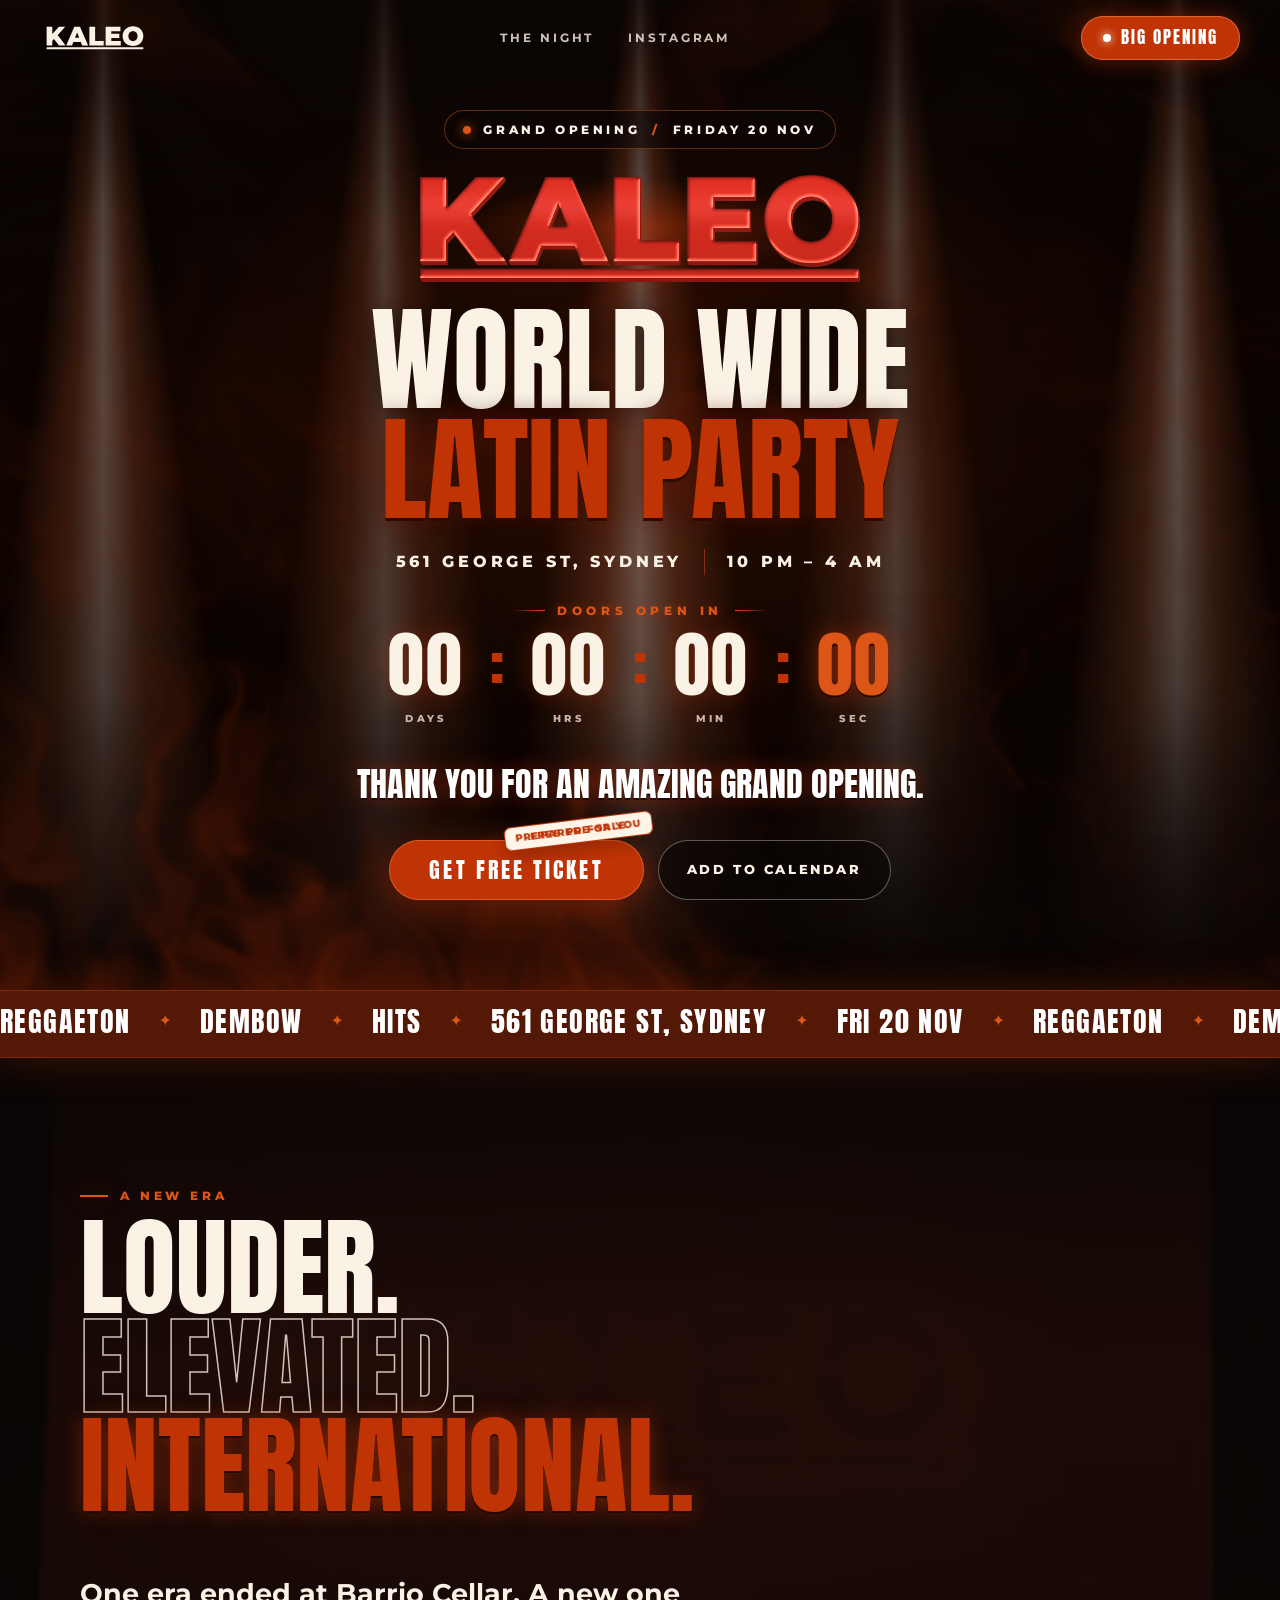
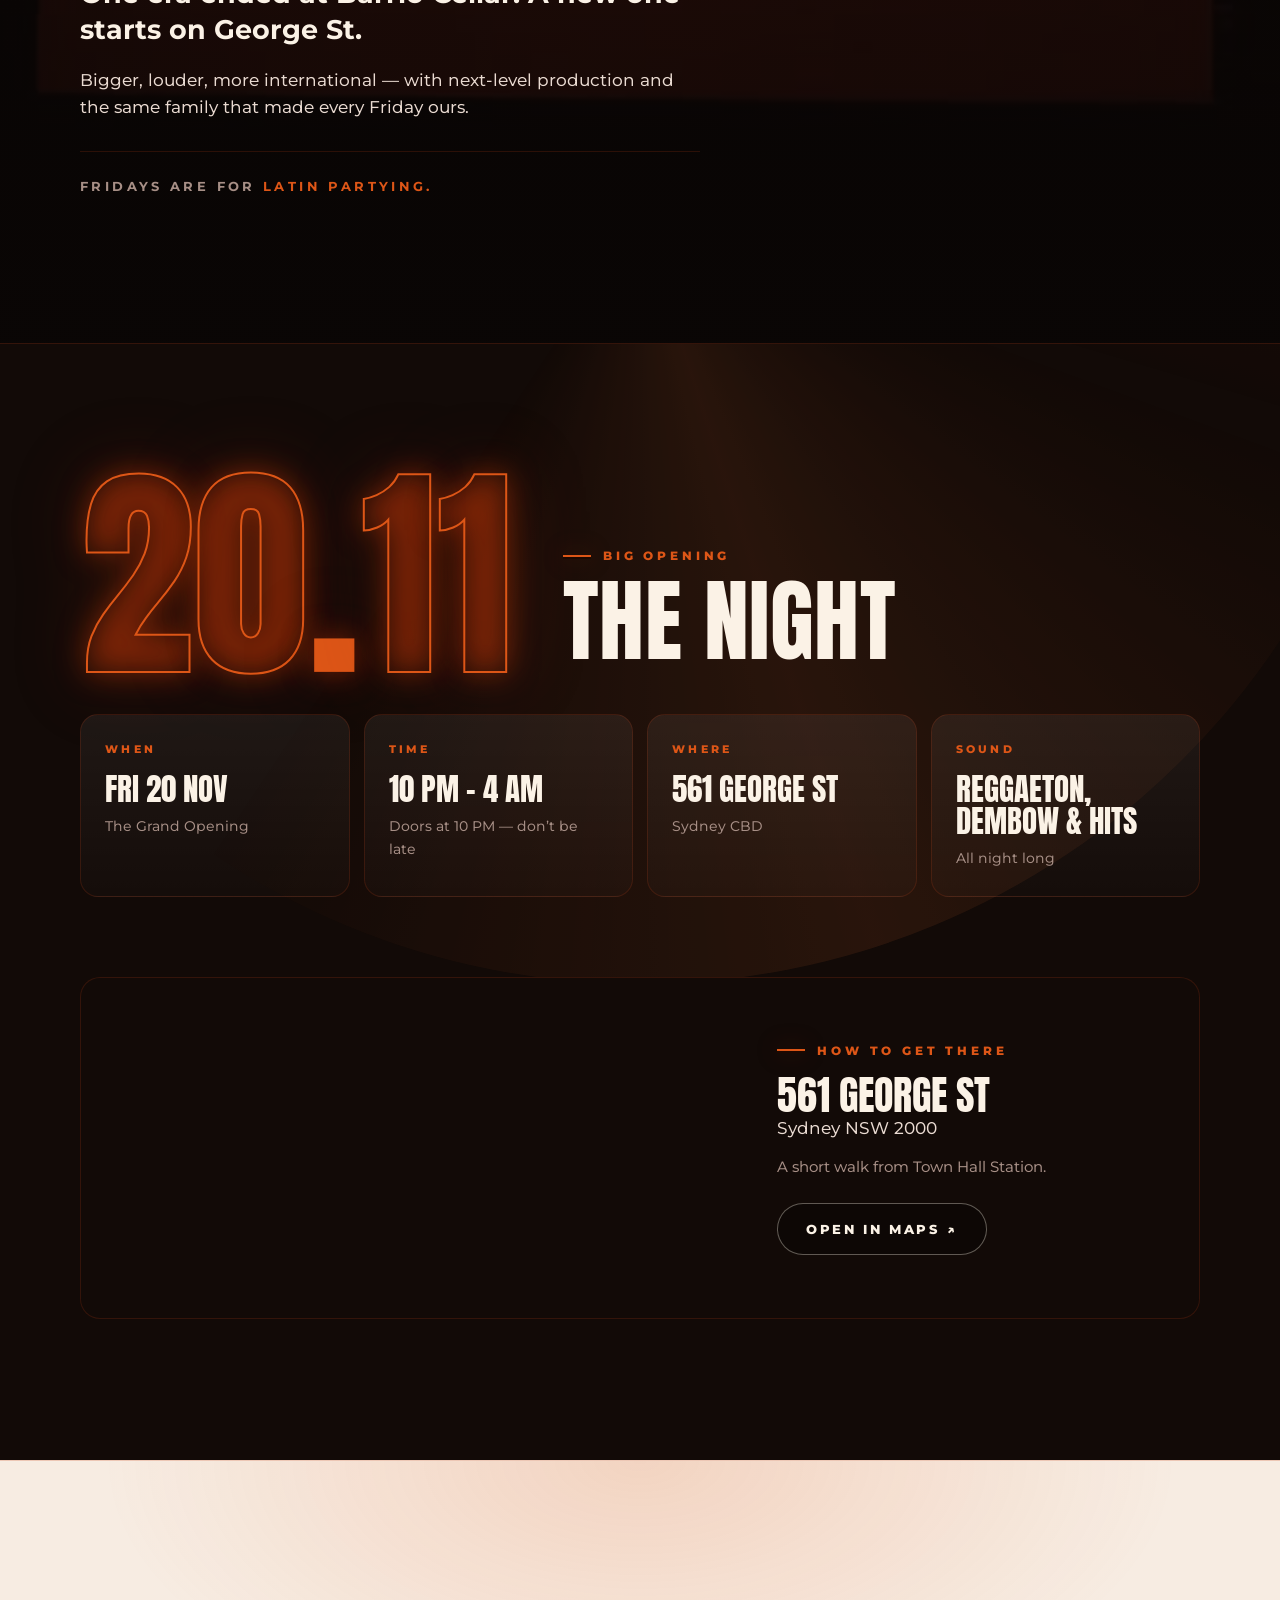
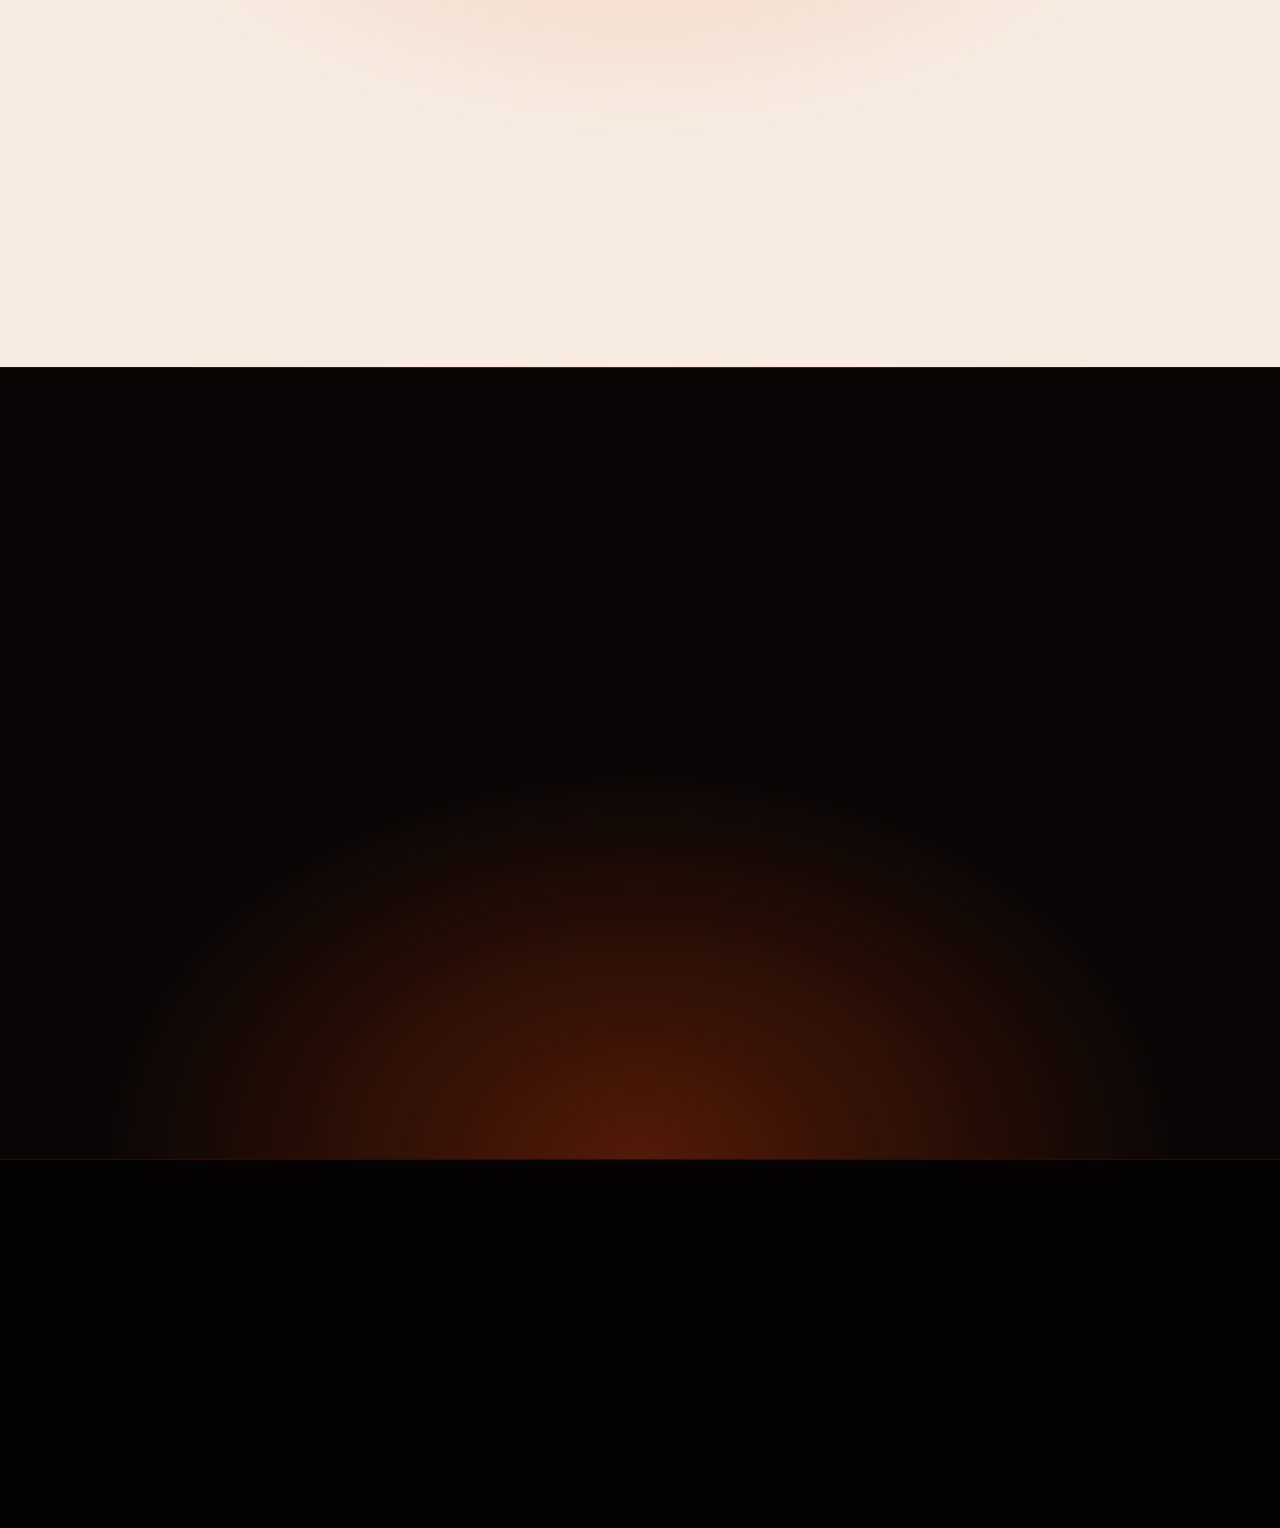
==== commit 6de78ecd: "Make the mobile page open faster and run smoother Drop the logo intro, compress the hero sequence (C" ====
--- a/index.html
+++ b/index.html
@@ -23,8 +23,8 @@
 <link rel="preload" href="assets/fonts/anton.woff" as="font" type="font/woff" crossorigin>
 <link rel="preload" href="assets/img/kaleo-logo-lacquer.webp" as="image">
 <link rel="preload" href="assets/img/kaleo-hero-poster.jpg" as="image">
-<link rel="stylesheet" href="styles.css?v=20261113d">
-<script>(function(d){d.classList.remove("no-js");try{if(!matchMedia("(prefers-reduced-motion: reduce)").matches&&!sessionStorage.getItem("kaleoIntro"))d.classList.add("has-intro")}catch(e){}})(document.documentElement)</script>
+<link rel="stylesheet" href="styles.css?v=20261114a">
+<script>(function(d){d.classList.remove("no-js");})(document.documentElement)</script>
 <script type="application/ld+json">
 {
   "@context": "https://schema.org",
@@ -56,12 +56,6 @@
 <a class="skip" href="#main">Skip to content</a>
 
 <!-- Intro tipo "drop": solo la primera vez en cada sesión -->
-<div class="intro" id="intro" aria-hidden="true">
-  <div class="intro__flash"></div>
-  <div class="intro__ring"></div>
-  <img class="intro__logo" src="assets/img/kaleo-logo-lacquer.webp" alt="" width="1400" height="339">
-</div>
-
 <header class="nav" id="top">
   <a class="nav__logo" href="#top" aria-label="KALEO home">
     <img src="assets/img/kaleo-logo-cream.svg" alt="KALEO" width="124" height="40">
@@ -94,31 +88,31 @@
     </div>
 
     <div class="hero__content">
-      <p class="hero__tag hero-in" style="--d:.1s"><span class="live-dot" aria-hidden="true"></span>Grand Opening <i aria-hidden="true">/</i> Friday 20 Nov</p>
-
-      <div class="hero__logo hero-in" style="--d:.25s">
+      <p class="hero__tag hero-in" style="--d:.05s"><span class="live-dot" aria-hidden="true"></span>Grand Opening <i aria-hidden="true">/</i> Friday 20 Nov</p>
+
+      <div class="hero__logo hero-in" style="--d:.1s">
         <img src="assets/img/kaleo-logo-lacquer.webp" alt="KALEO" width="1400" height="339">
       </div>
 
       <h1 id="hero-title" class="headline">
         <span class="sr-only">KALEO — World Wide Latin Party</span>
         <span class="headline__line" aria-hidden="true">
-          <span class="slam" style="--d:.35s">World</span>
-          <span class="slam" style="--d:.7s">Wide</span>
+          <span class="slam" style="--d:.2s">World</span>
+          <span class="slam" style="--d:.36s">Wide</span>
         </span>
         <span class="headline__line headline__line--red" aria-hidden="true">
-          <span class="slam" style="--d:1.05s">Latin</span>
-          <span class="slam" style="--d:1.4s">Party</span>
+          <span class="slam" style="--d:.52s">Latin</span>
+          <span class="slam" style="--d:.68s">Party</span>
         </span>
       </h1>
 
-      <ul class="hero__meta hero-in" style="--d:1.9s">
+      <ul class="hero__meta hero-in" style="--d:.85s">
         <li>561 George St, Sydney</li>
         <li>10 PM – 4 AM</li>
       </ul>
 
       <p class="sr-only">Opens Friday 20 November at 10 PM.</p>
-      <div class="countdown hero-in" style="--d:2s" id="countdown" aria-hidden="true">
+      <div class="countdown hero-in" style="--d:.9s" id="countdown" aria-hidden="true">
         <p class="countdown__label">Doors open in</p>
         <div class="countdown__row">
           <div class="countdown__unit"><b data-cd="d"><i>00</i></b><span>Days</span></div>
@@ -132,7 +126,7 @@
       </div>
       <p class="countdown__live" id="countdown-live" aria-live="polite" hidden>We’re live. Get down here.</p>
 
-      <div class="hero__actions hero-in" style="--d:2.1s">
+      <div class="hero__actions hero-in" style="--d:.95s">
         <a class="btn btn--red btn--big btn--offer" href="https://events.humanitix.com/kaleo-wolrdwide-latin-party-every-friday-reggaeton-and-latin-hits-town-hall/tickets?dateId=6af3ddf4823547a7dbb0559b&amp;accesscode=WEB" data-ticket data-checkout><span class="offer__stamp" aria-hidden="true"><span>Prepared for you</span><span>Free pre-sale</span></span><span class="offer__shine" aria-hidden="true"></span>Get Free Ticket</a>
         <a class="btn btn--ghost" href="kaleo-grand-opening.ics" download>Add to calendar</a>
       </div>
@@ -279,9 +273,9 @@
   </div>
 </footer>
 
-<script src="main.js?v=20261113d" defer></script>
-<script src="fx.js?v=20261113d" defer></script>
-<script src="tickets.js?v=20261113d" defer></script>
-<script src="checkout.js?v=20261113d" defer></script>
+<script src="main.js?v=20261114a" defer></script>
+<script src="fx.js?v=20261114a" defer></script>
+<script src="tickets.js?v=20261114a" defer></script>
+<script src="checkout.js?v=20261114a" defer></script>
 </body>
 </html>
--- a/styles.css
+++ b/styles.css
@@ -553,11 +553,13 @@
   .hero { background: linear-gradient(180deg, #EFCDBE 0%, #F7ECE2 55%, #F7ECE2 100%); }
   .hero__grade, .hero__vignette, .beams, .strobe, .haze, .hit-flash { display: none !important; }
   /* vídeo del local como capa transparente sobre el crema (13 nov) */
-  .hero__video { filter: sepia(.4) saturate(1.5) brightness(1.15); }
+  .hero__video { filter: none; }
+  .hero__content.is-hit { animation: none; }
+  .hero__logo::before { animation: none; opacity: .6; }
   .hero__video.is-playing { opacity: .3; }
   /* láseres en naranja intenso para que se vean sobre fondo claro */
   .lasers { z-index: 3; }
-  .lasers span { height: 3px; background: linear-gradient(90deg, transparent, rgba(192, 51, 4, .85) 25%, #FF6A1F 50%, rgba(192, 51, 4, .85) 75%, transparent); box-shadow: 0 0 10px rgba(255, 106, 31, .55); }
+  .lasers span { height: 3px; background: linear-gradient(90deg, transparent, rgba(192, 51, 4, .85) 25%, #FF6A1F 50%, rgba(192, 51, 4, .85) 75%, transparent); box-shadow: none; }
   .lasers span:nth-child(3) { display: block; }
   .hero__bg::before, .hero__bg::after {
     content: ""; position: absolute; z-index: 1; width: 62vw; height: 82vw; background: url("assets/img/brush-1-sm.webp") center / contain no-repeat;
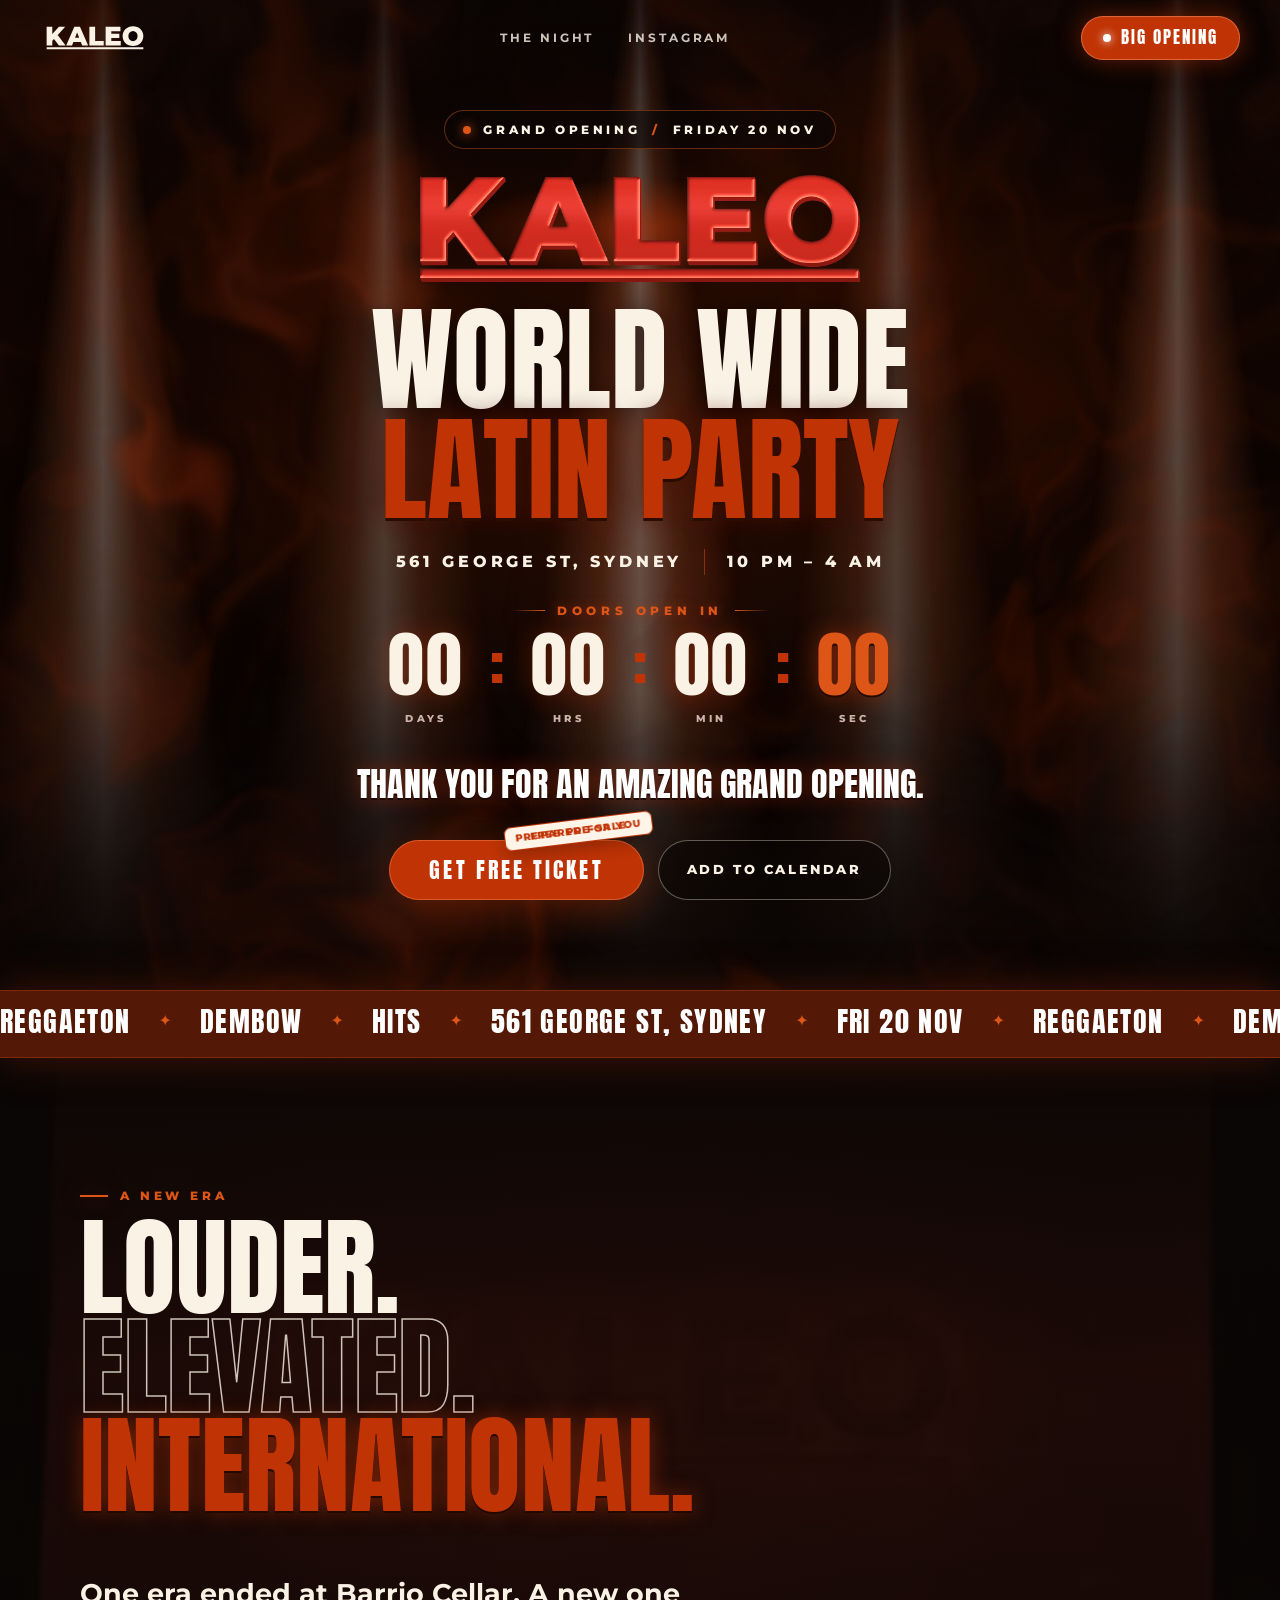
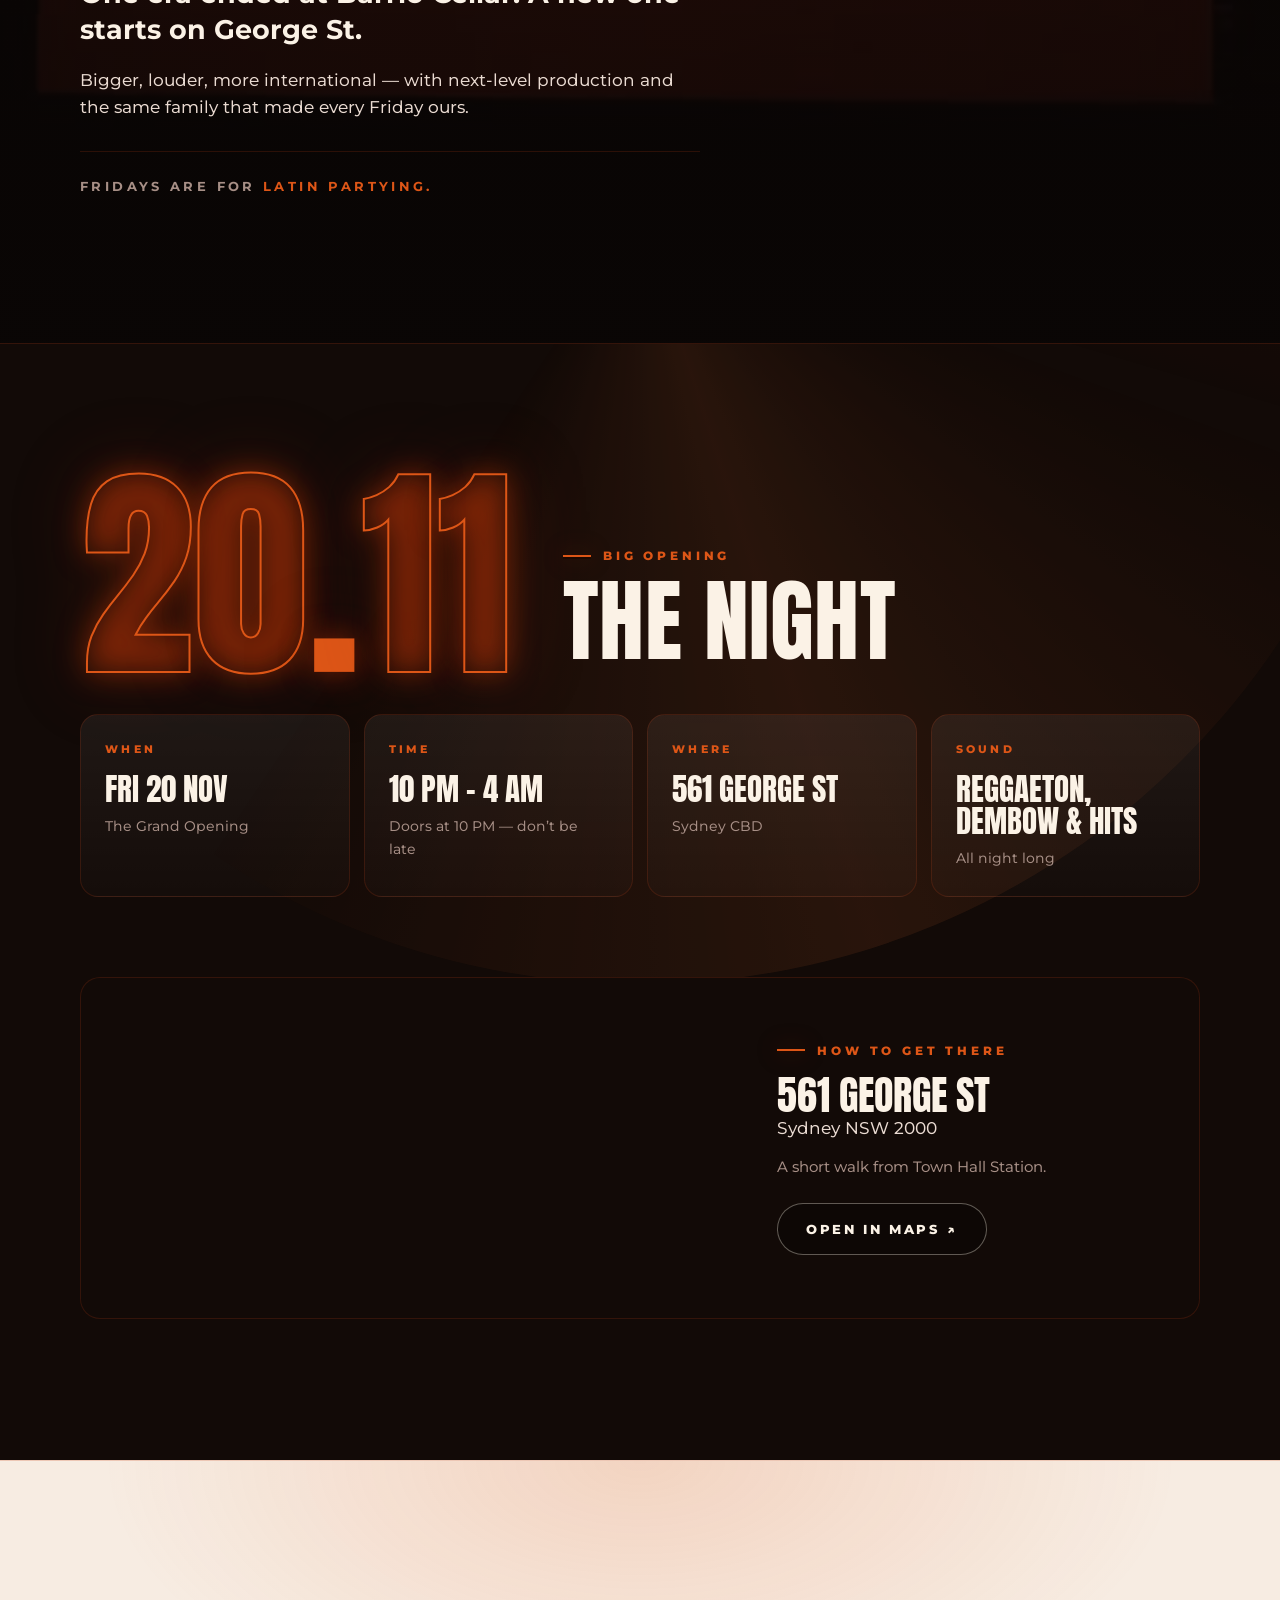
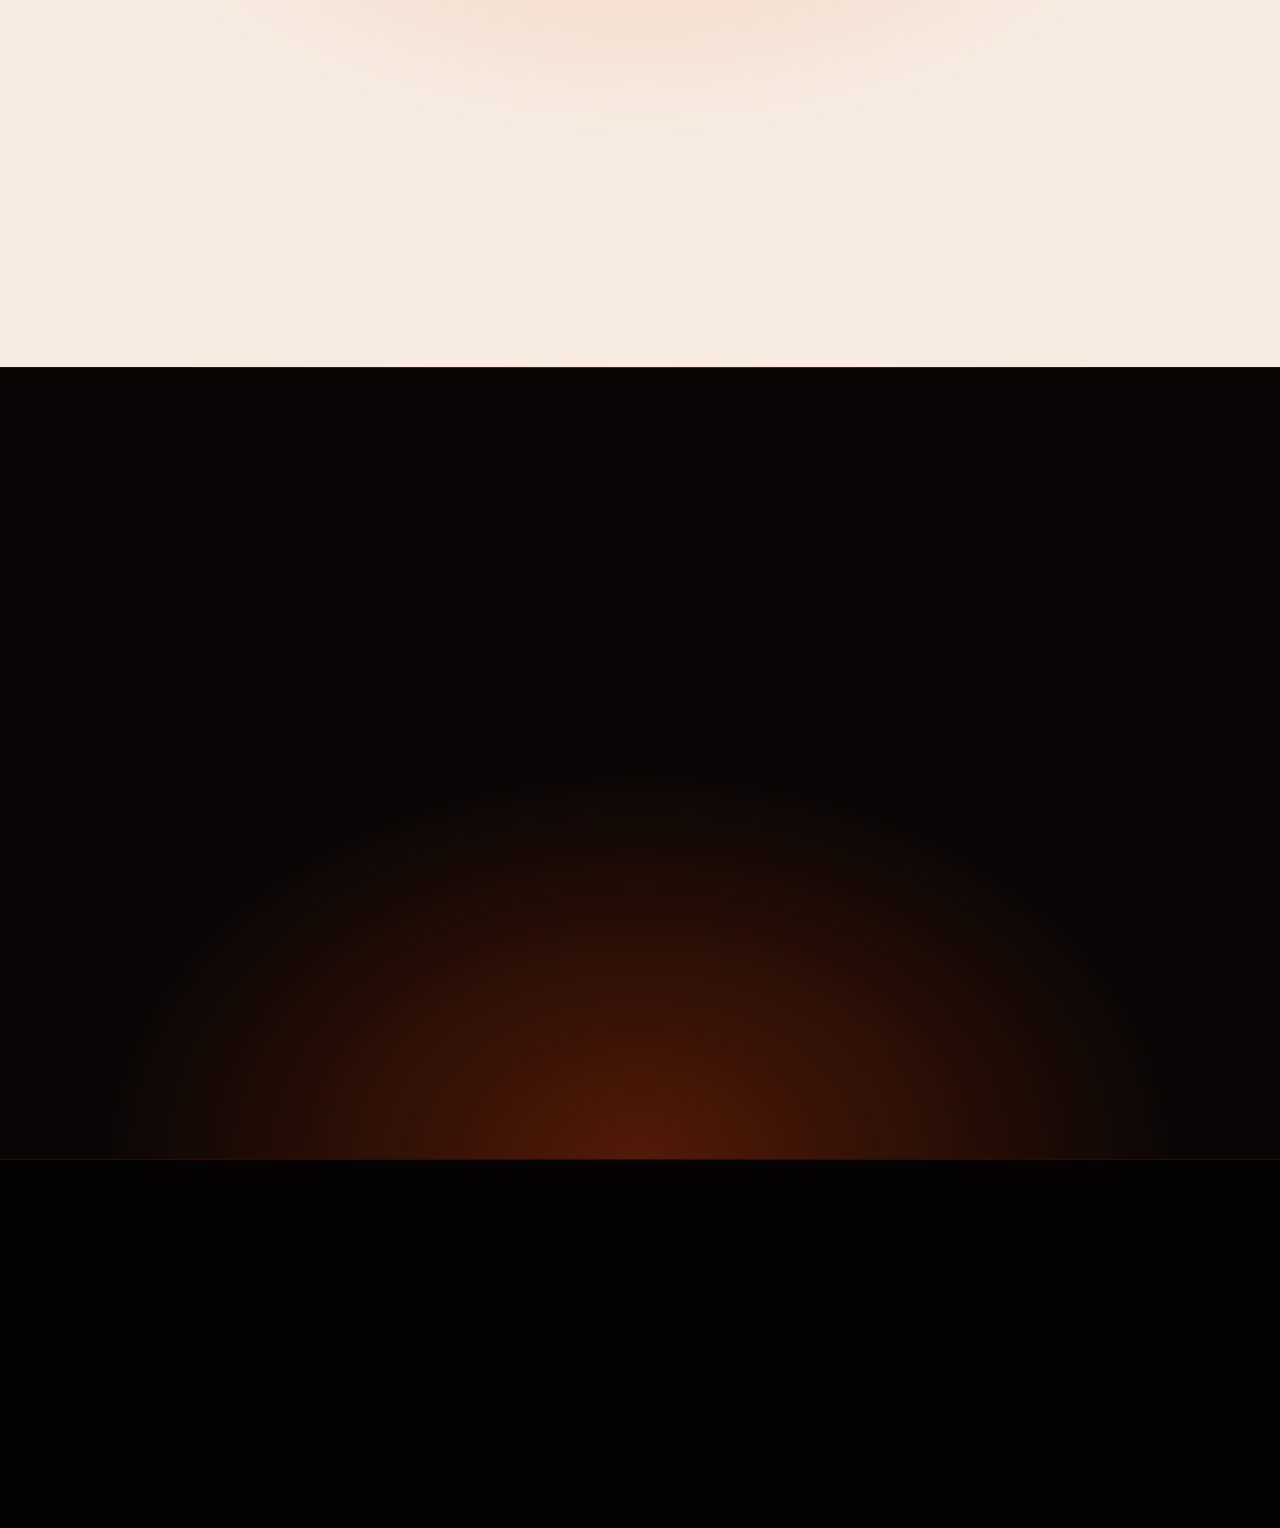
==== commit 1d03ebf7: "Give the hero entrance a little more time Co-Authored-By: Claude Opus 5.5 <noreply@anthropic.com>" ====
--- a/index.html
+++ b/index.html
@@ -23,7 +23,7 @@
 <link rel="preload" href="assets/fonts/anton.woff" as="font" type="font/woff" crossorigin>
 <link rel="preload" href="assets/img/kaleo-logo-lacquer.webp" as="image">
 <link rel="preload" href="assets/img/kaleo-hero-poster.jpg" as="image">
-<link rel="stylesheet" href="styles.css?v=20261114a">
+<link rel="stylesheet" href="styles.css?v=20261114b">
 <script>(function(d){d.classList.remove("no-js");})(document.documentElement)</script>
 <script type="application/ld+json">
 {
@@ -88,31 +88,31 @@
     </div>
 
     <div class="hero__content">
-      <p class="hero__tag hero-in" style="--d:.05s"><span class="live-dot" aria-hidden="true"></span>Grand Opening <i aria-hidden="true">/</i> Friday 20 Nov</p>
-
-      <div class="hero__logo hero-in" style="--d:.1s">
+      <p class="hero__tag hero-in" style="--d:.15s"><span class="live-dot" aria-hidden="true"></span>Grand Opening <i aria-hidden="true">/</i> Friday 20 Nov</p>
+
+      <div class="hero__logo hero-in" style="--d:.3s">
         <img src="assets/img/kaleo-logo-lacquer.webp" alt="KALEO" width="1400" height="339">
       </div>
 
       <h1 id="hero-title" class="headline">
         <span class="sr-only">KALEO — World Wide Latin Party</span>
         <span class="headline__line" aria-hidden="true">
-          <span class="slam" style="--d:.2s">World</span>
-          <span class="slam" style="--d:.36s">Wide</span>
+          <span class="slam" style="--d:.5s">World</span>
+          <span class="slam" style="--d:.78s">Wide</span>
         </span>
         <span class="headline__line headline__line--red" aria-hidden="true">
-          <span class="slam" style="--d:.52s">Latin</span>
-          <span class="slam" style="--d:.68s">Party</span>
+          <span class="slam" style="--d:1.06s">Latin</span>
+          <span class="slam" style="--d:1.34s">Party</span>
         </span>
       </h1>
 
-      <ul class="hero__meta hero-in" style="--d:.85s">
+      <ul class="hero__meta hero-in" style="--d:1.65s">
         <li>561 George St, Sydney</li>
         <li>10 PM – 4 AM</li>
       </ul>
 
       <p class="sr-only">Opens Friday 20 November at 10 PM.</p>
-      <div class="countdown hero-in" style="--d:.9s" id="countdown" aria-hidden="true">
+      <div class="countdown hero-in" style="--d:1.8s" id="countdown" aria-hidden="true">
         <p class="countdown__label">Doors open in</p>
         <div class="countdown__row">
           <div class="countdown__unit"><b data-cd="d"><i>00</i></b><span>Days</span></div>
@@ -126,7 +126,7 @@
       </div>
       <p class="countdown__live" id="countdown-live" aria-live="polite" hidden>We’re live. Get down here.</p>
 
-      <div class="hero__actions hero-in" style="--d:.95s">
+      <div class="hero__actions hero-in" style="--d:1.95s">
         <a class="btn btn--red btn--big btn--offer" href="https://events.humanitix.com/kaleo-wolrdwide-latin-party-every-friday-reggaeton-and-latin-hits-town-hall/tickets?dateId=6af3ddf4823547a7dbb0559b&amp;accesscode=WEB" data-ticket data-checkout><span class="offer__stamp" aria-hidden="true"><span>Prepared for you</span><span>Free pre-sale</span></span><span class="offer__shine" aria-hidden="true"></span>Get Free Ticket</a>
         <a class="btn btn--ghost" href="kaleo-grand-opening.ics" download>Add to calendar</a>
       </div>
@@ -273,9 +273,9 @@
   </div>
 </footer>
 
-<script src="main.js?v=20261114a" defer></script>
-<script src="fx.js?v=20261114a" defer></script>
-<script src="tickets.js?v=20261114a" defer></script>
-<script src="checkout.js?v=20261114a" defer></script>
+<script src="main.js?v=20261114b" defer></script>
+<script src="fx.js?v=20261114b" defer></script>
+<script src="tickets.js?v=20261114b" defer></script>
+<script src="checkout.js?v=20261114b" defer></script>
 </body>
 </html>
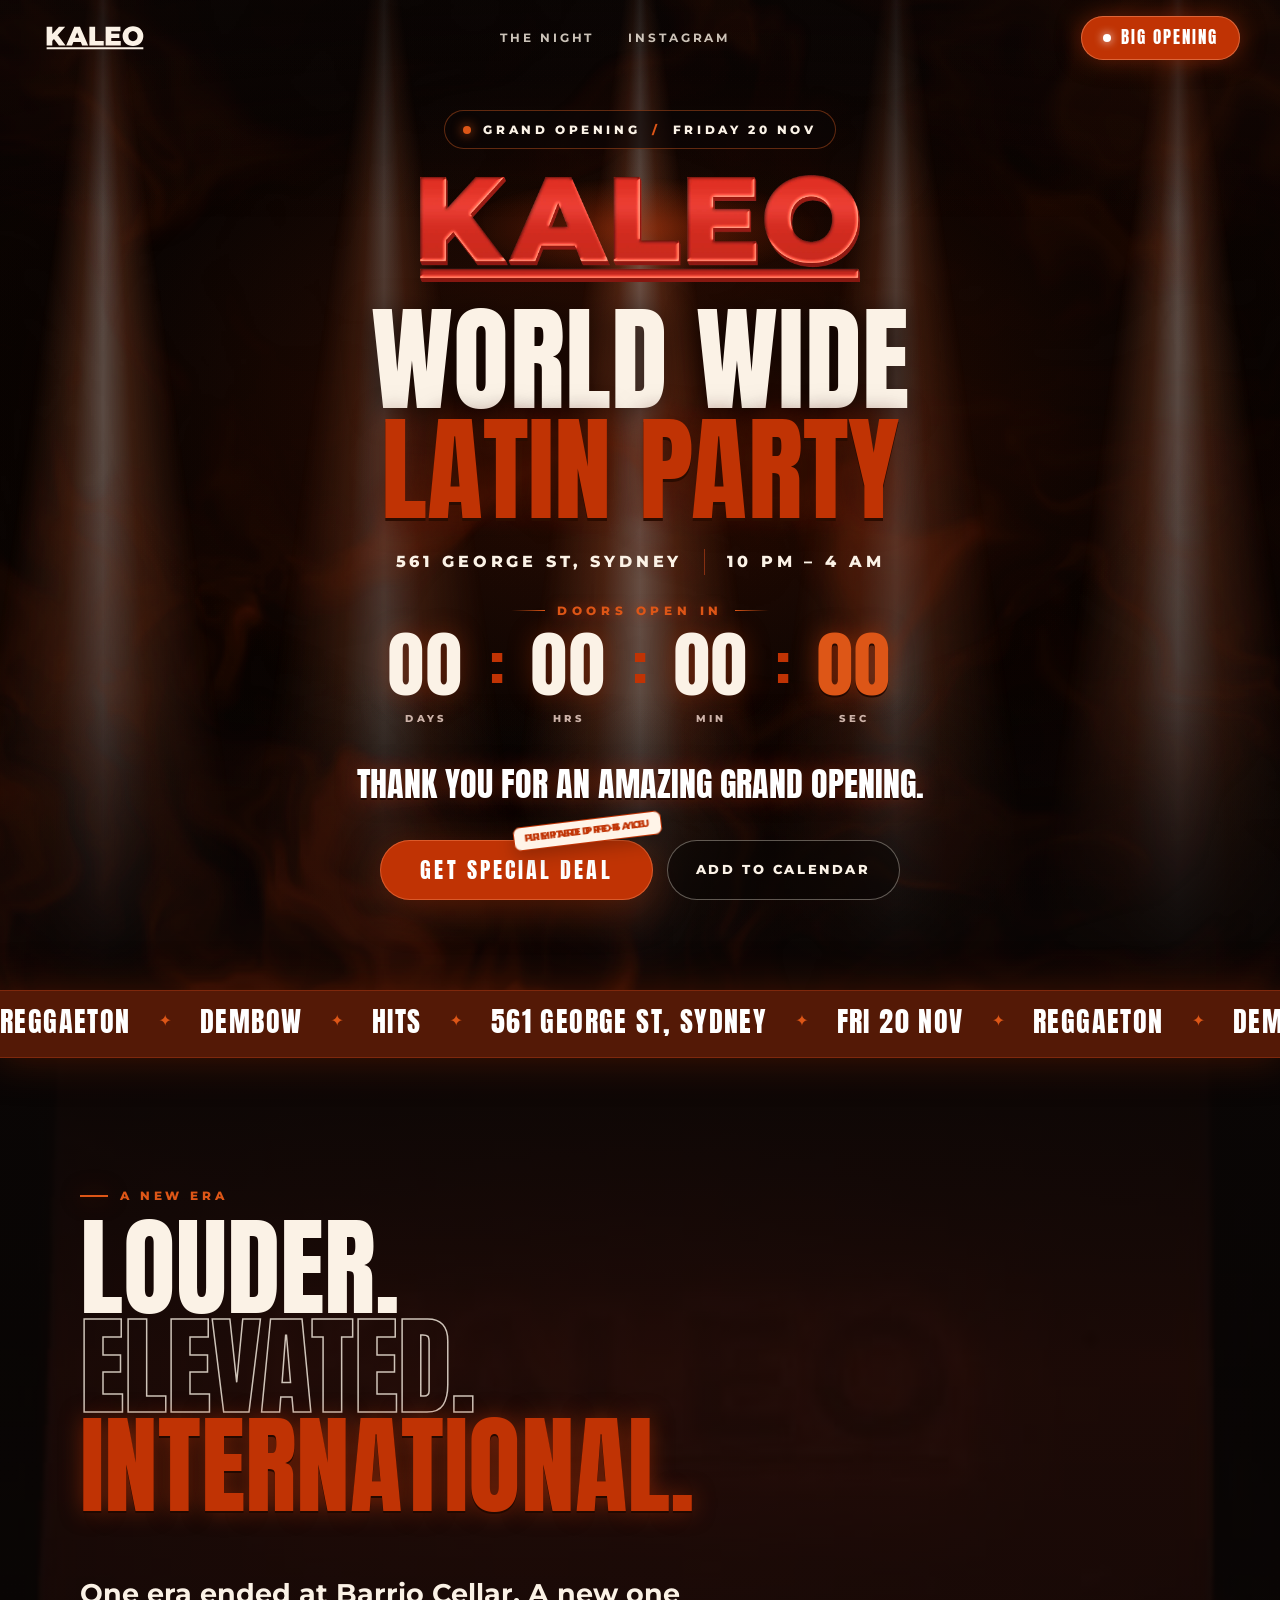
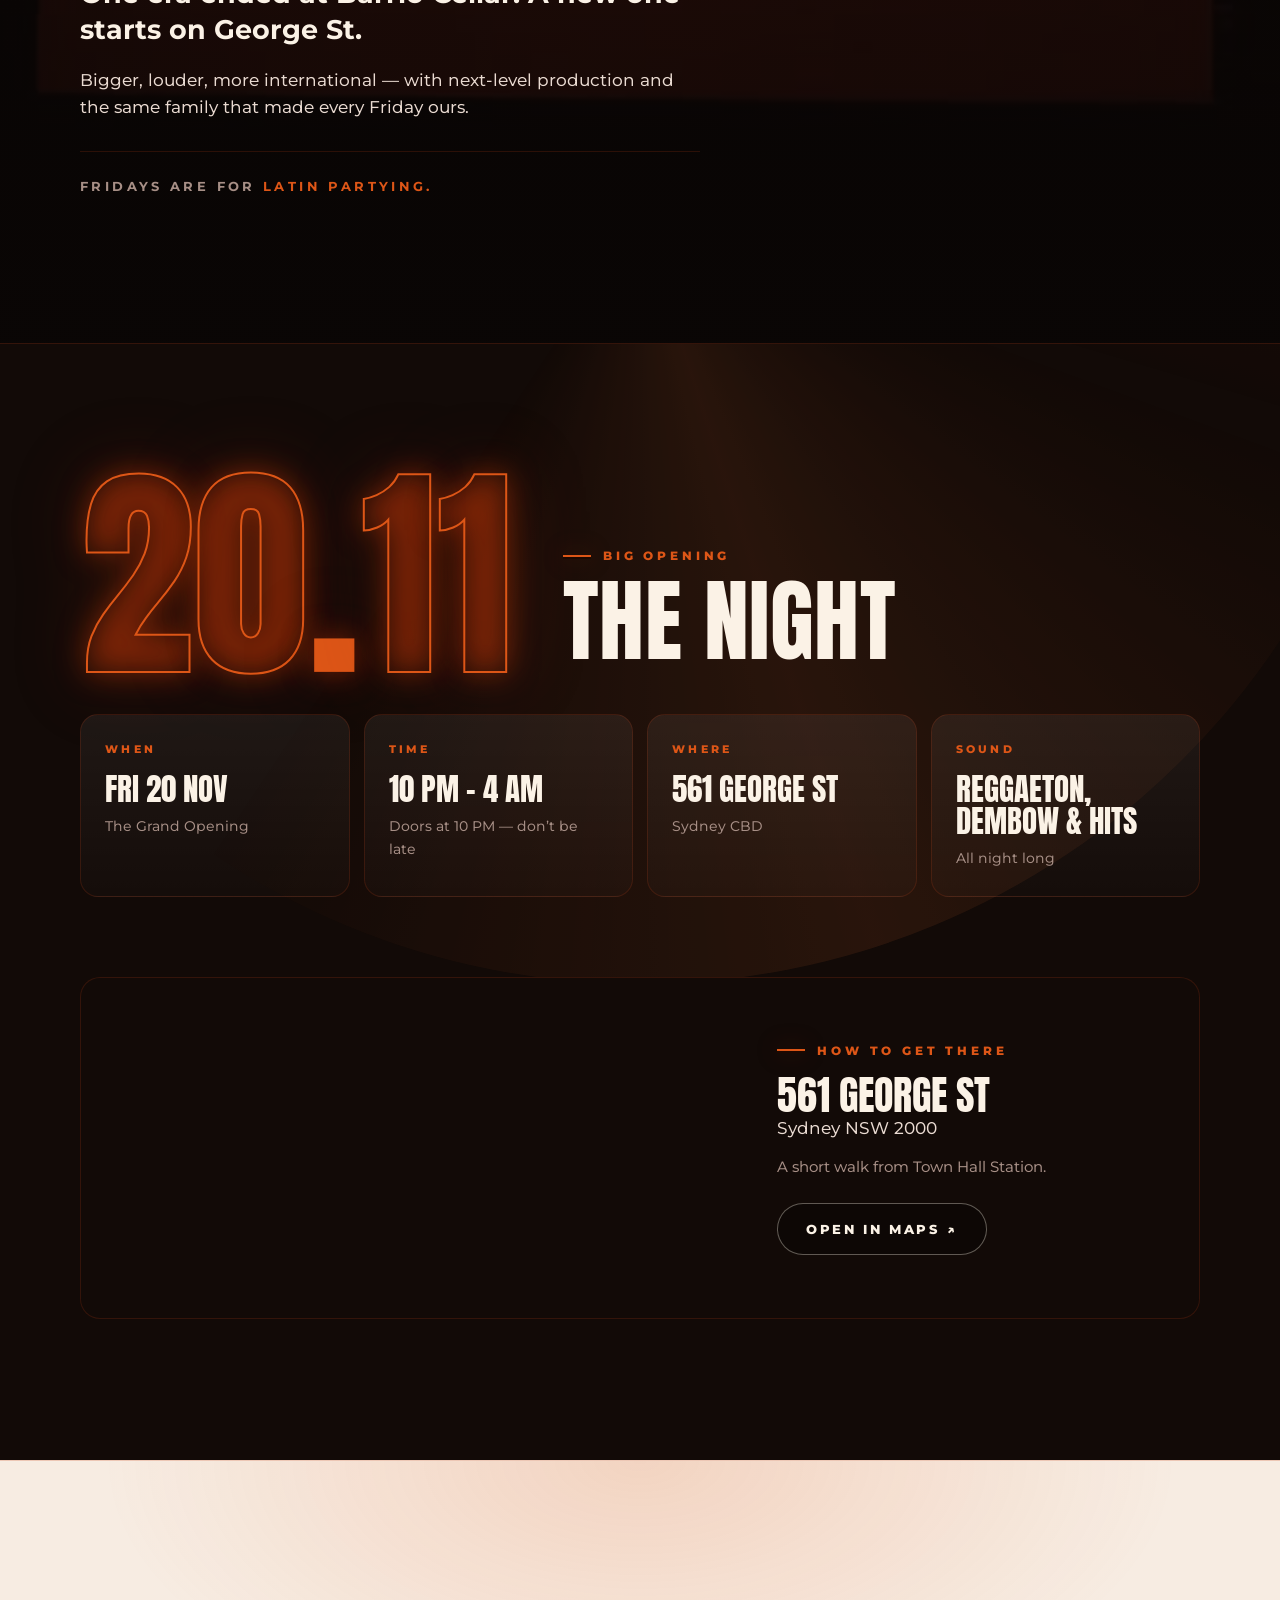
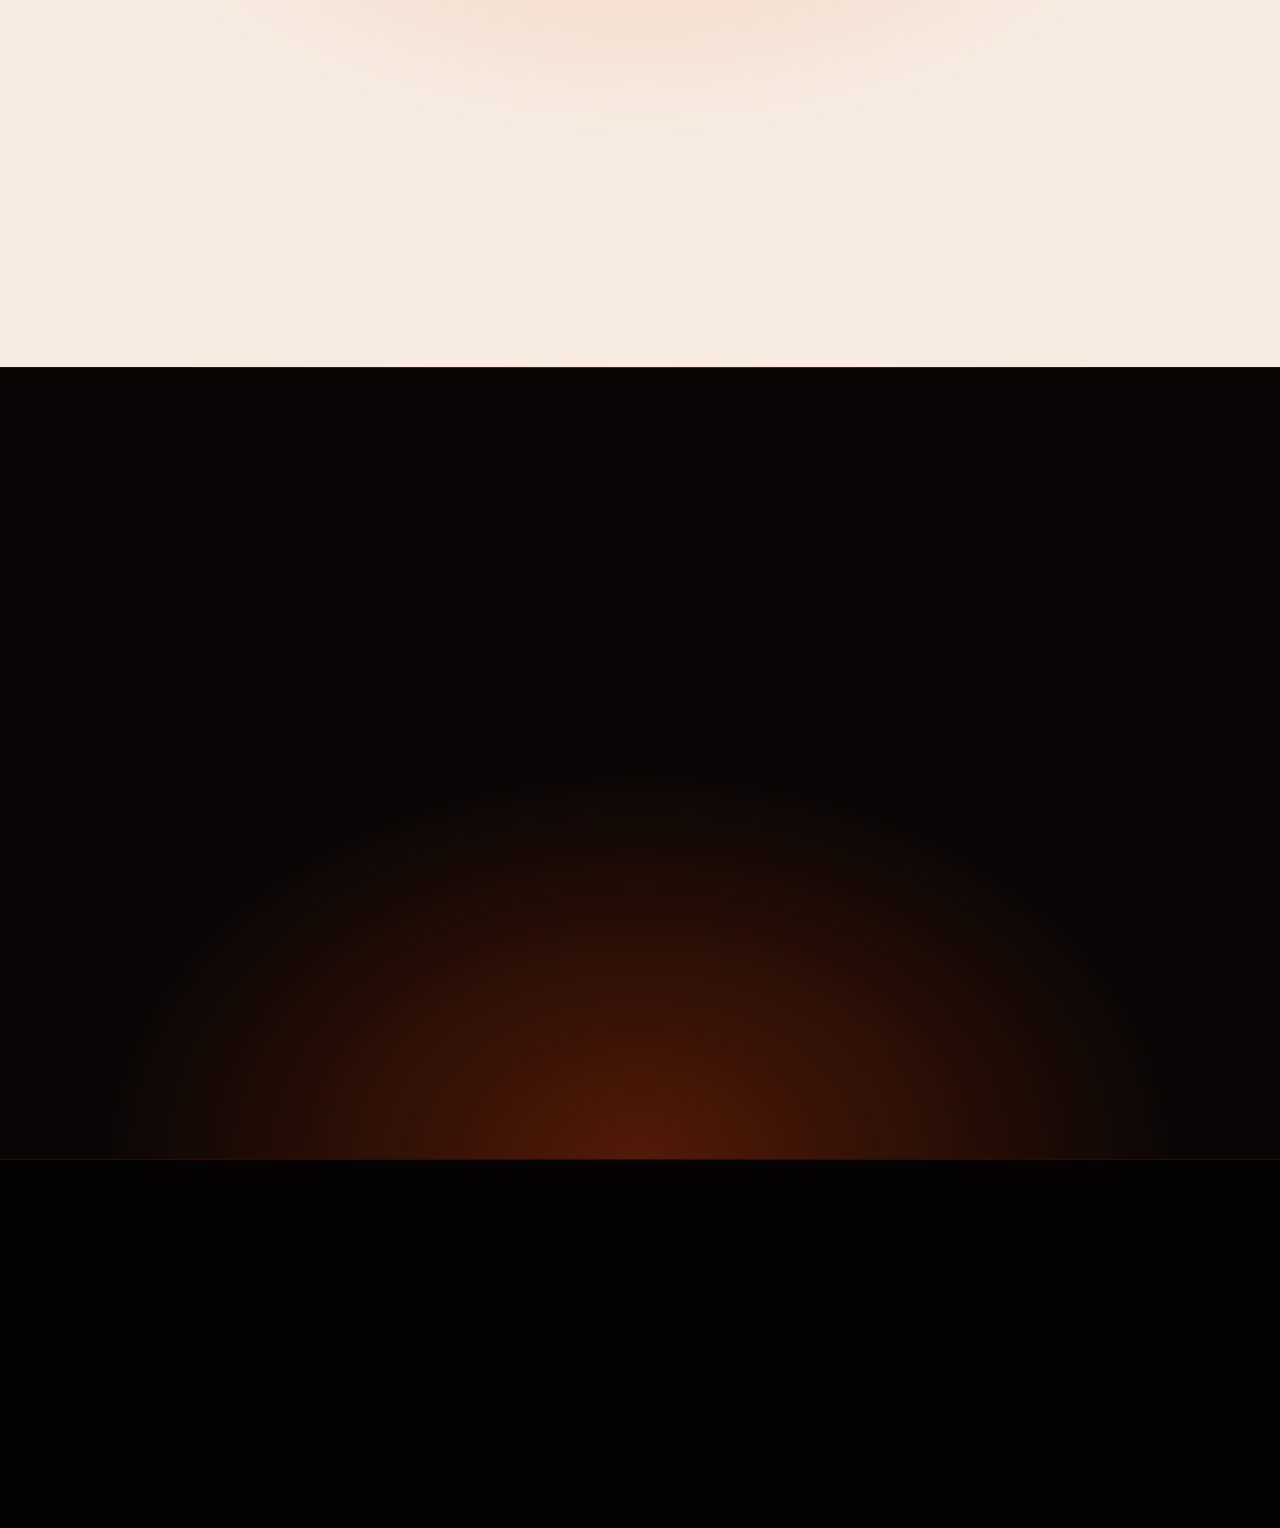
==== commit 0564b68a: "Call the offer Special Deal and drop the smoke on mobile, keeping lasers Co-Authored-By: Claude Opus" ====
--- a/index.html
+++ b/index.html
@@ -23,7 +23,7 @@
 <link rel="preload" href="assets/fonts/anton.woff" as="font" type="font/woff" crossorigin>
 <link rel="preload" href="assets/img/kaleo-logo-lacquer.webp" as="image">
 <link rel="preload" href="assets/img/kaleo-hero-poster.jpg" as="image">
-<link rel="stylesheet" href="styles.css?v=20261114b">
+<link rel="stylesheet" href="styles.css?v=20261115a">
 <script>(function(d){d.classList.remove("no-js");})(document.documentElement)</script>
 <script type="application/ld+json">
 {
@@ -127,7 +127,7 @@
       <p class="countdown__live" id="countdown-live" aria-live="polite" hidden>We’re live. Get down here.</p>
 
       <div class="hero__actions hero-in" style="--d:1.95s">
-        <a class="btn btn--red btn--big btn--offer" href="https://events.humanitix.com/kaleo-wolrdwide-latin-party-every-friday-reggaeton-and-latin-hits-town-hall/tickets?dateId=6af3ddf4823547a7dbb0559b&amp;accesscode=WEB" data-ticket data-checkout><span class="offer__stamp" aria-hidden="true"><span>Prepared for you</span><span>Free pre-sale</span></span><span class="offer__shine" aria-hidden="true"></span>Get Free Ticket</a>
+        <a class="btn btn--red btn--big btn--offer" href="https://events.humanitix.com/kaleo-wolrdwide-latin-party-every-friday-reggaeton-and-latin-hits-town-hall/tickets?dateId=6af3ddf4823547a7dbb0559b&amp;accesscode=WEB" data-ticket data-checkout><span class="offer__stamp" aria-hidden="true"><span>Prepared for you</span><span>Limited pre-sale</span></span><span class="offer__shine" aria-hidden="true"></span>Get Special Deal</a>
         <a class="btn btn--ghost" href="kaleo-grand-opening.ics" download>Add to calendar</a>
       </div>
     </div>
@@ -240,7 +240,7 @@
       <h2 id="closer-title" class="closer__title">See you <span>downstairs.</span></h2>
       <p class="closer__sub"><span>561 George St, Sydney</span></p>
       <div class="closer__actions">
-        <a class="btn btn--red btn--big btn--offer" href="https://events.humanitix.com/kaleo-wolrdwide-latin-party-every-friday-reggaeton-and-latin-hits-town-hall/tickets?dateId=6af3ddf4823547a7dbb0559b&amp;accesscode=WEB" data-ticket data-checkout><span class="offer__stamp" aria-hidden="true"><span>Prepared for you</span><span>Free pre-sale</span></span><span class="offer__shine" aria-hidden="true"></span>Get Free Ticket</a>
+        <a class="btn btn--red btn--big btn--offer" href="https://events.humanitix.com/kaleo-wolrdwide-latin-party-every-friday-reggaeton-and-latin-hits-town-hall/tickets?dateId=6af3ddf4823547a7dbb0559b&amp;accesscode=WEB" data-ticket data-checkout><span class="offer__stamp" aria-hidden="true"><span>Prepared for you</span><span>Limited pre-sale</span></span><span class="offer__shine" aria-hidden="true"></span>Get Special Deal</a>
         <a class="btn btn--ghost" id="share-wa" href="https://wa.me/?text=KALEO%20Grand%20Opening%20%E2%80%94%20World%20Wide%20Latin%20Party.%20Fri%2020%20Nov%2C%2010%20PM%20%E2%80%93%204%20AM%2C%20561%20George%20St%2C%20Sydney" target="_blank" rel="noopener">Share on WhatsApp</a>
       </div>
     </div>
@@ -251,7 +251,7 @@
 <!-- Barra fija de entradas: discreta, aparece al pasar el inicio -->
 <div class="ticketbar" id="ticketbar">
   <p class="ticketbar__info"><b>Grand Opening</b><span>Fri 20 Nov · 10 PM · 561 George St</span></p>
-  <a class="ticketbar__btn" href="https://events.humanitix.com/kaleo-wolrdwide-latin-party-every-friday-reggaeton-and-latin-hits-town-hall/tickets?dateId=6af3ddf4823547a7dbb0559b&amp;accesscode=WEB" data-ticket data-checkout>Free Ticket</a>
+  <a class="ticketbar__btn" href="https://events.humanitix.com/kaleo-wolrdwide-latin-party-every-friday-reggaeton-and-latin-hits-town-hall/tickets?dateId=6af3ddf4823547a7dbb0559b&amp;accesscode=WEB" data-ticket data-checkout>Special Deal</a>
 </div>
 
 <!-- Pago de Humanitix dentro de la web (widget ?w=true) -->
@@ -273,9 +273,9 @@
   </div>
 </footer>
 
-<script src="main.js?v=20261114b" defer></script>
-<script src="fx.js?v=20261114b" defer></script>
-<script src="tickets.js?v=20261114b" defer></script>
-<script src="checkout.js?v=20261114b" defer></script>
+<script src="main.js?v=20261115a" defer></script>
+<script src="fx.js?v=20261115a" defer></script>
+<script src="tickets.js?v=20261115a" defer></script>
+<script src="checkout.js?v=20261115a" defer></script>
 </body>
 </html>
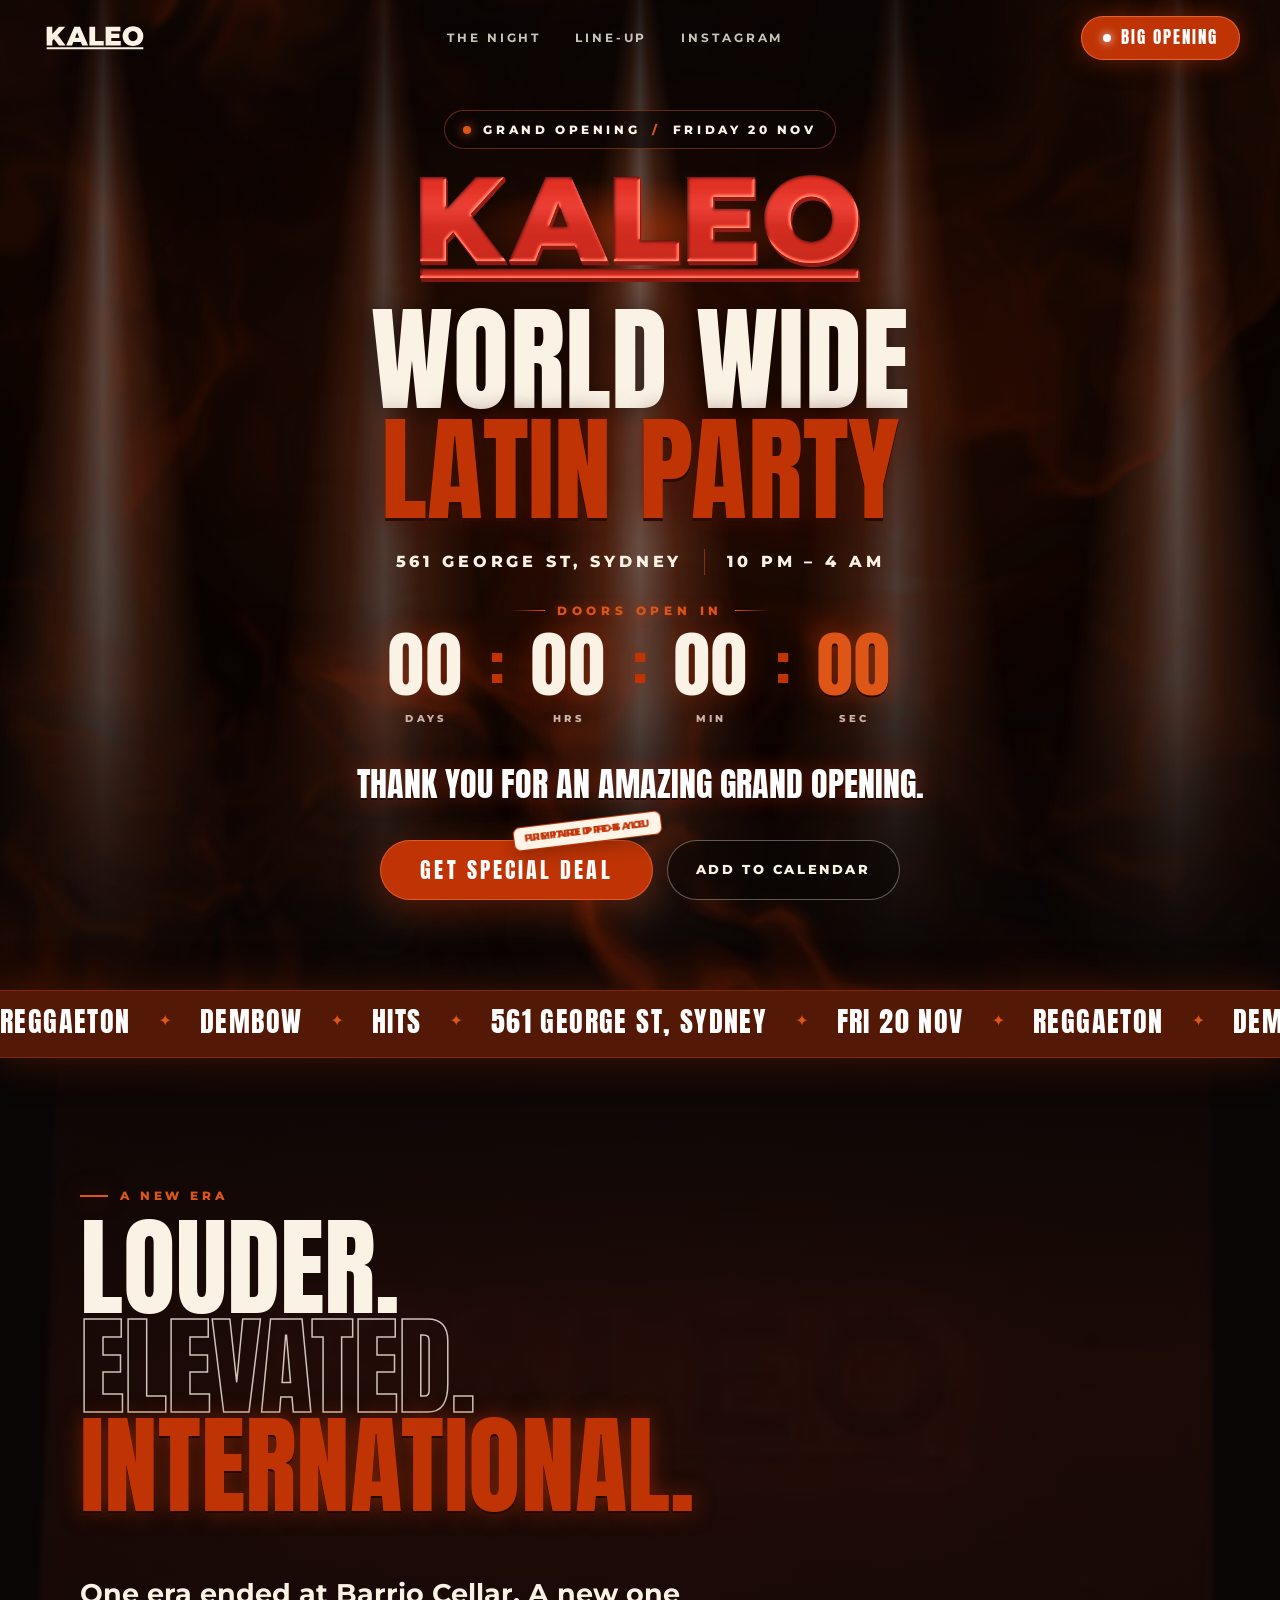
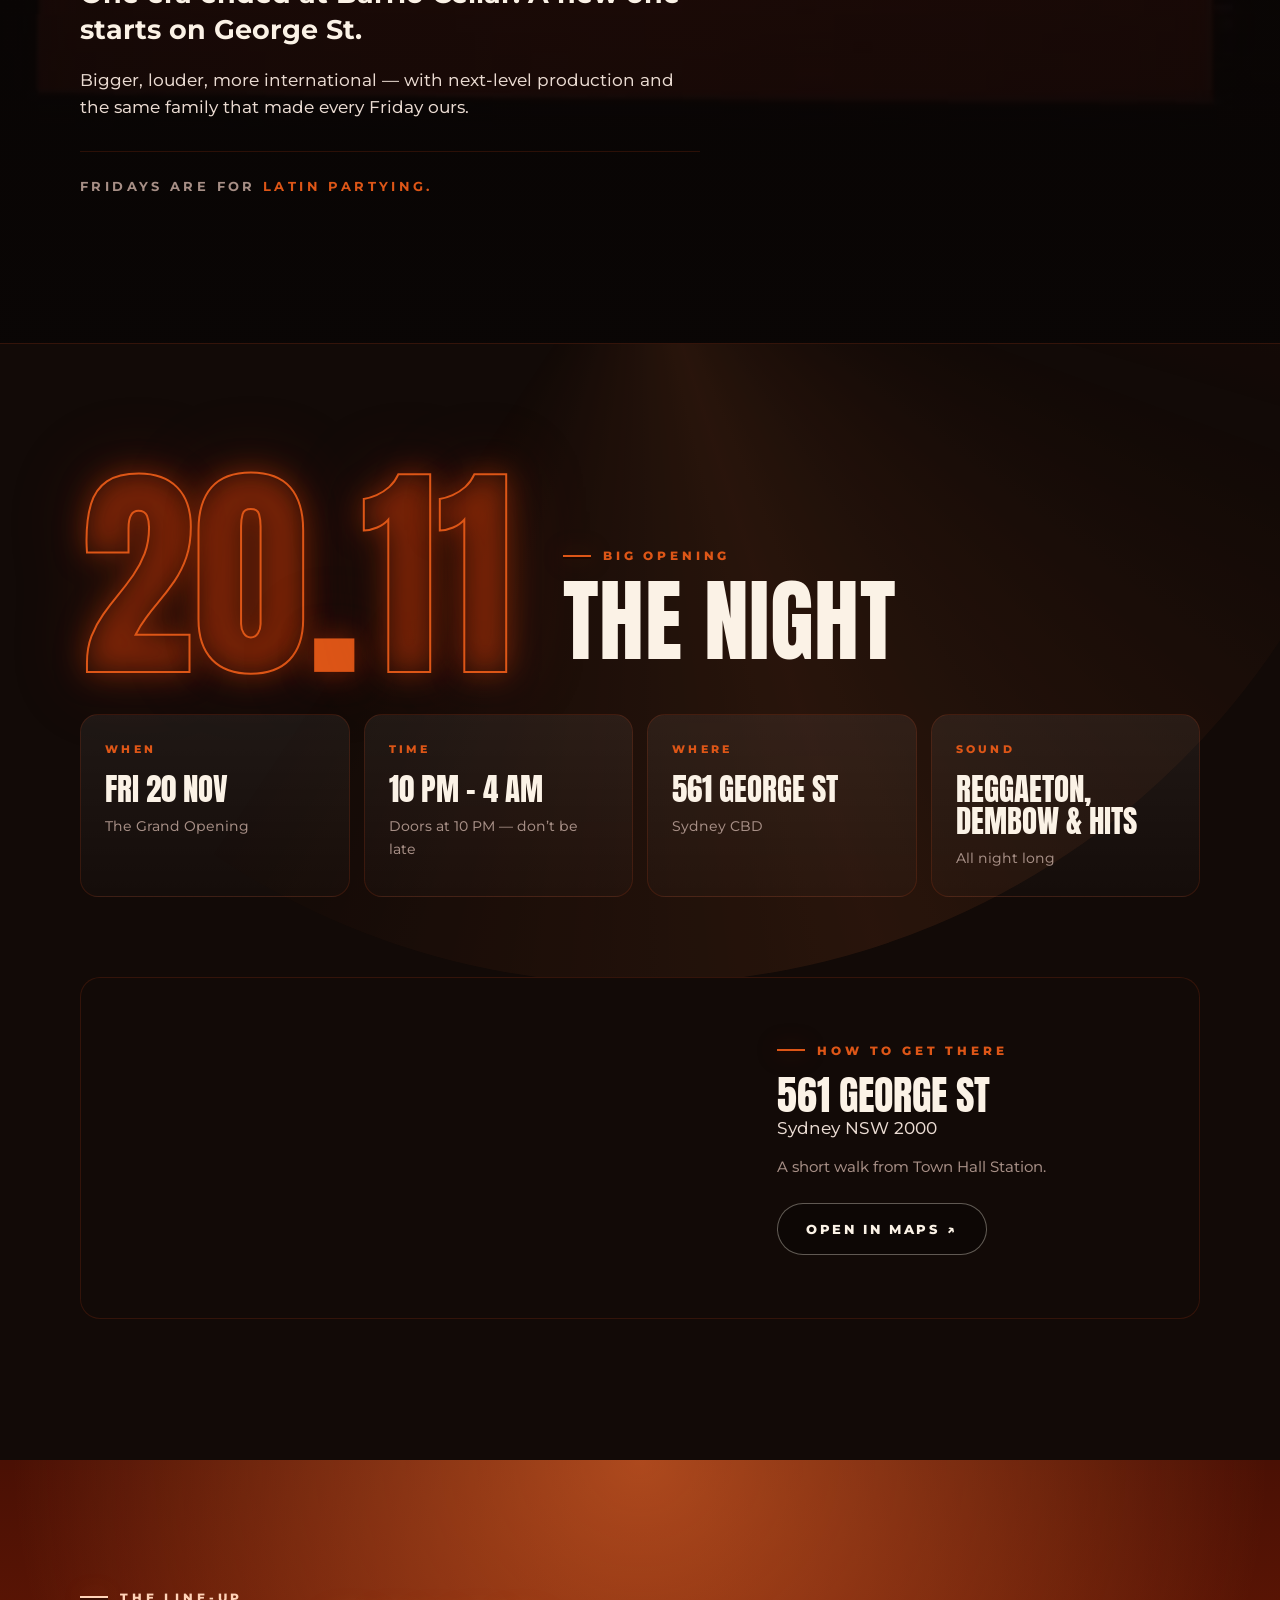
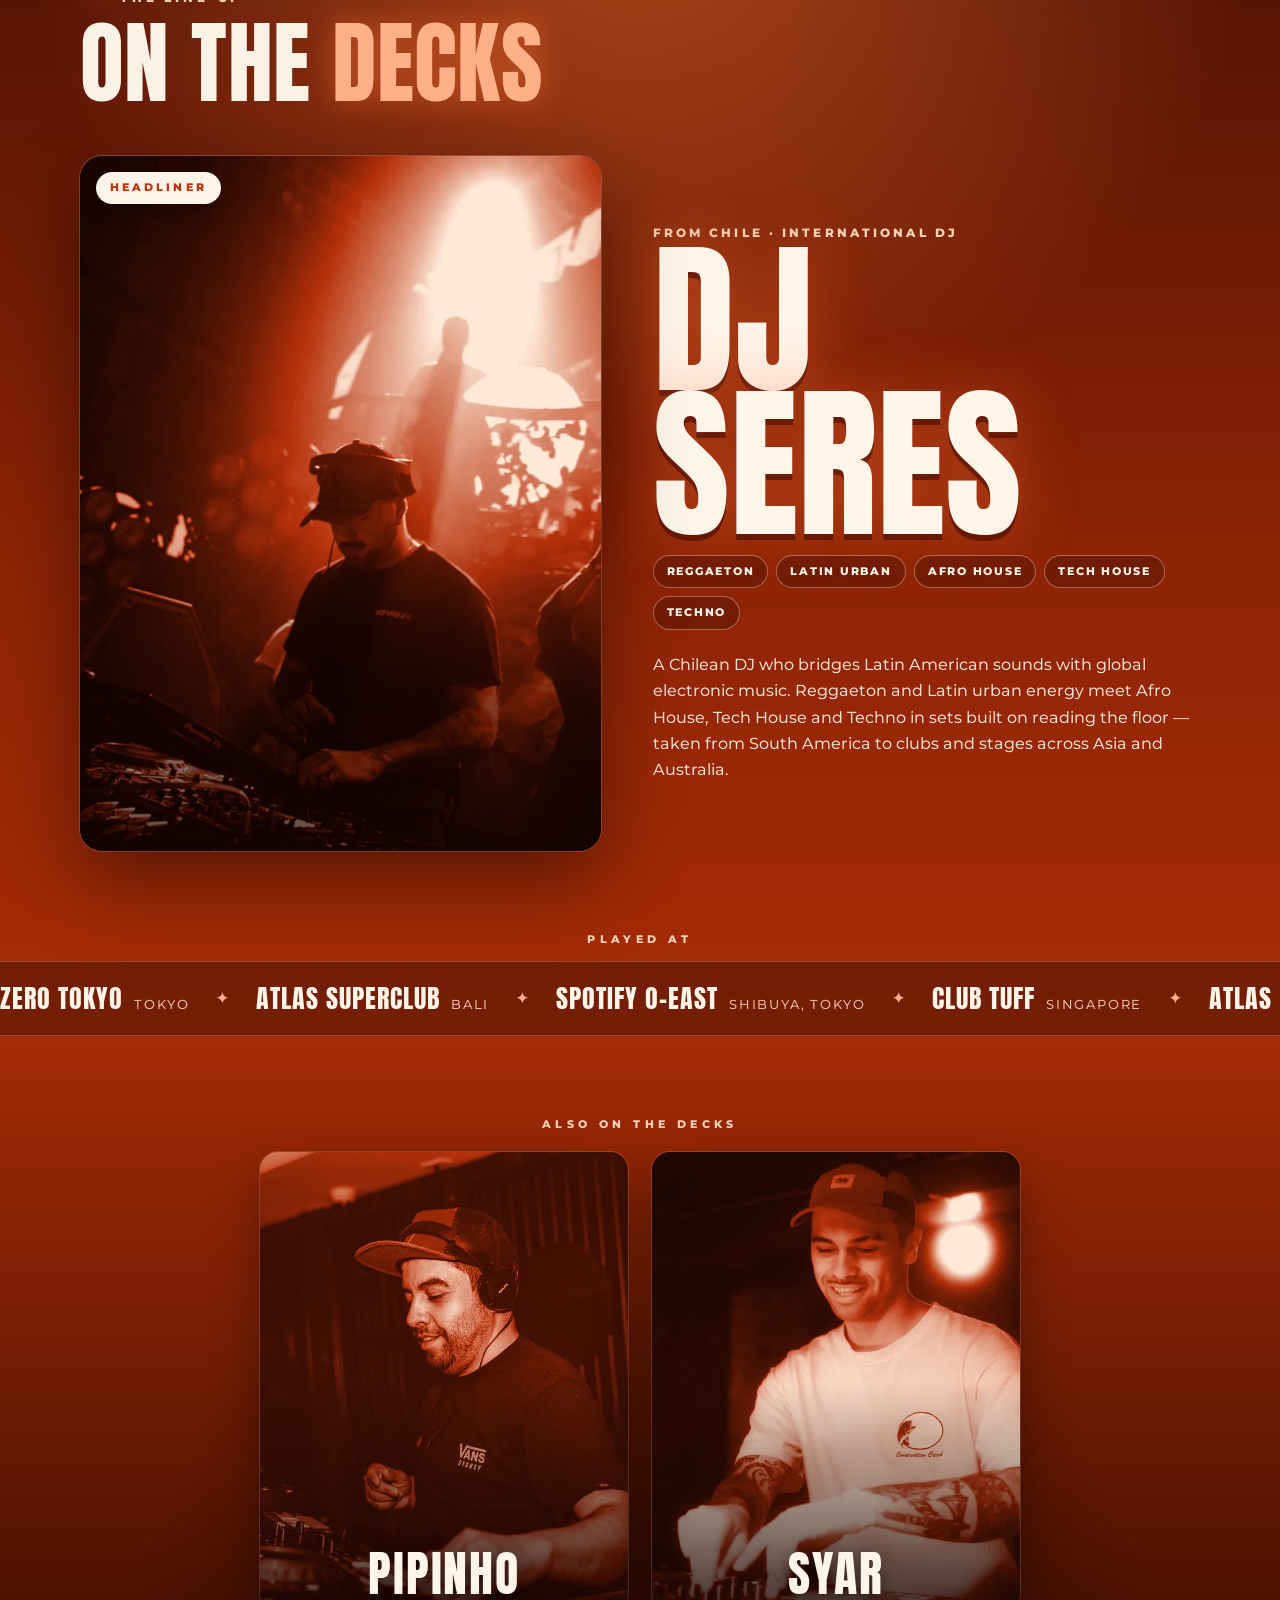
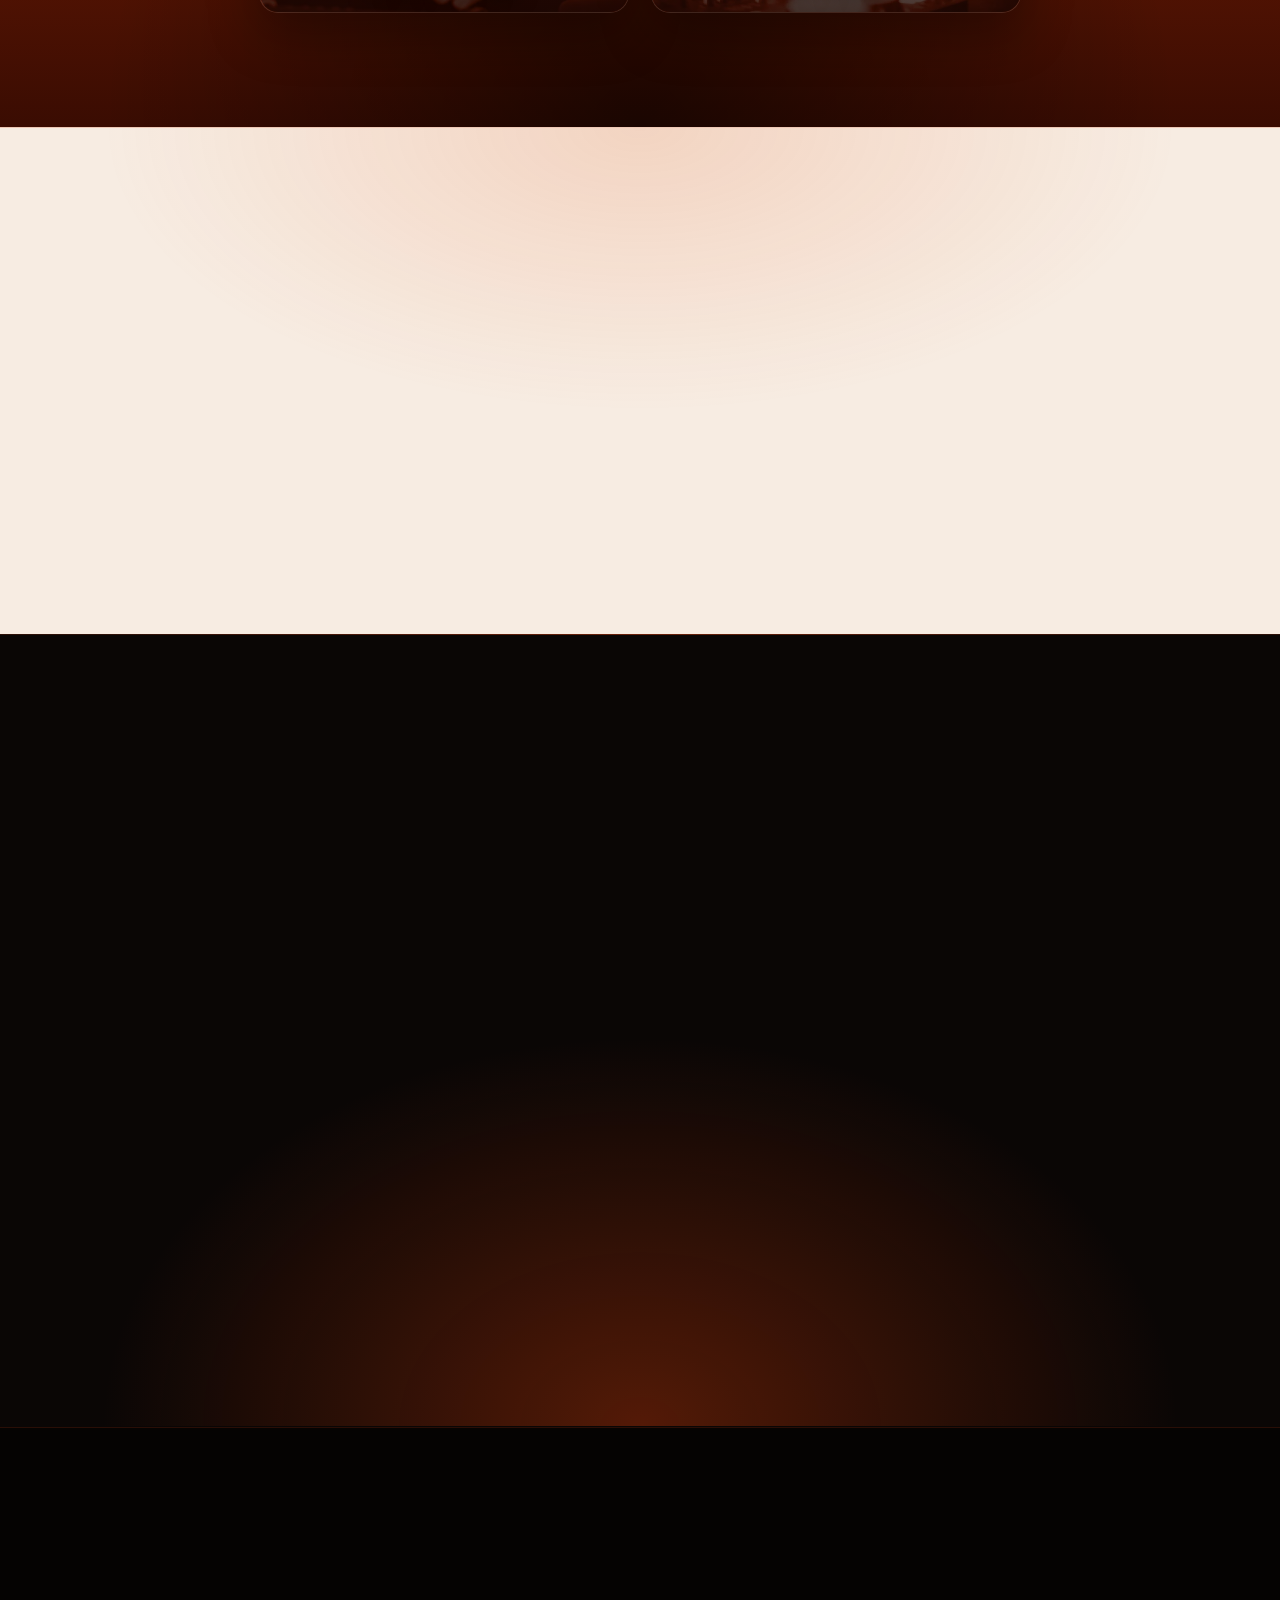
==== commit 302a3a14: "Add the line-up: DJ Seres as headliner, with Pipinho and Syar Red fire section between The Night and" ====
--- a/index.html
+++ b/index.html
@@ -23,7 +23,7 @@
 <link rel="preload" href="assets/fonts/anton.woff" as="font" type="font/woff" crossorigin>
 <link rel="preload" href="assets/img/kaleo-logo-lacquer.webp" as="image">
 <link rel="preload" href="assets/img/kaleo-hero-poster.jpg" as="image">
-<link rel="stylesheet" href="styles.css?v=20261115a">
+<link rel="stylesheet" href="styles.css?v=20261116a">
 <script>(function(d){d.classList.remove("no-js");})(document.documentElement)</script>
 <script type="application/ld+json">
 {
@@ -62,6 +62,7 @@
   </a>
   <nav class="nav__links" aria-label="Sections">
     <a href="#night">The Night</a>
+    <a href="#lineup">Line-up</a>
     <a href="#hosts">Instagram</a>
   </nav>
   <a class="nav__cta" href="#night"><span class="nav__dot" aria-hidden="true"></span>Big Opening</a>
@@ -212,6 +213,45 @@
     </div>
   </section>
 
+  <!-- LINE-UP -->
+  <section class="lineup" id="lineup" aria-labelledby="lineup-title">
+    <div class="lineup__fire" aria-hidden="true"></div>
+    <div class="wrap">
+      <div class="section-head reveal">
+        <p class="eyebrow">The line-up</p>
+        <h2 id="lineup-title" class="h2">On the <em>decks</em></h2>
+      </div>
+
+      <article class="headliner reveal">
+        <figure class="headliner__photo">
+          <img src="assets/img/dj-seres.webp" alt="DJ Seres playing a club set" width="900" height="1200" loading="lazy" decoding="async">
+          <figcaption class="headliner__badge">Headliner</figcaption>
+        </figure>
+        <div class="headliner__info">
+          <p class="headliner__from">From Chile · International DJ</p>
+          <h3 class="headliner__name">DJ Seres</h3>
+          <ul class="headliner__genres" aria-label="Genres">
+            <li>Reggaeton</li><li>Latin Urban</li><li>Afro House</li><li>Tech House</li><li>Techno</li>
+          </ul>
+          <p class="headliner__bio">A Chilean DJ who bridges Latin American sounds with global electronic music. Reggaeton and Latin urban energy meet Afro House, Tech House and Techno in sets built on reading the floor — taken from South America to clubs and stages across Asia and Australia.</p>
+        </div>
+      </article>
+    </div>
+
+    <div class="playedat" aria-label="DJ Seres has played at">
+      <p class="playedat__label">Played at</p>
+      <div class="playedat__strip"><div class="playedat__track"><span><b>Zero Tokyo</b> Tokyo</span><i>✦</i><span><b>Atlas Superclub</b> Bali</span><i>✦</i><span><b>Spotify O-East</b> Shibuya, Tokyo</span><i>✦</i><span><b>Club Tuff</b> Singapore</span><i>✦</i><span><b>Atlas Beach Club</b> Bali</span><i>✦</i><span><b>Spectrum Club</b> Singapore</span><i>✦</i><span><b>The Iron Fairies</b> Bali</span><i>✦</i><span><b>Bloom Festival</b> Airlie Beach</span><i>✦</i><span><b>Yonaguni Fiesta</b> Worldwide</span><i>✦</i><span><b>Zero Tokyo</b> Tokyo</span><i>✦</i><span><b>Atlas Superclub</b> Bali</span><i>✦</i><span><b>Spotify O-East</b> Shibuya, Tokyo</span><i>✦</i><span><b>Club Tuff</b> Singapore</span><i>✦</i><span><b>Atlas Beach Club</b> Bali</span><i>✦</i><span><b>Spectrum Club</b> Singapore</span><i>✦</i><span><b>The Iron Fairies</b> Bali</span><i>✦</i><span><b>Bloom Festival</b> Airlie Beach</span><i>✦</i><span><b>Yonaguni Fiesta</b> Worldwide</span><i>✦</i></div></div>
+    </div>
+
+    <div class="wrap">
+      <p class="lineup__also reveal">Also on the decks</p>
+      <ul class="support">
+        <li class="support__dj reveal"><img src="assets/img/dj-pipinho.webp" alt="Pipinho at the decks" width="640" height="800" loading="lazy" decoding="async"><span>Pipinho</span></li>
+        <li class="support__dj reveal"><img src="assets/img/dj-syar.webp" alt="Syar at the decks" width="640" height="800" loading="lazy" decoding="async"><span>Syar</span></li>
+      </ul>
+    </div>
+  </section>
+
   <!-- HOSTS -->
   <section class="hosts" id="hosts" aria-labelledby="hosts-title">
     <div class="wrap">
@@ -273,9 +313,9 @@
   </div>
 </footer>
 
-<script src="main.js?v=20261115a" defer></script>
-<script src="fx.js?v=20261115a" defer></script>
-<script src="tickets.js?v=20261115a" defer></script>
-<script src="checkout.js?v=20261115a" defer></script>
+<script src="main.js?v=20261116a" defer></script>
+<script src="fx.js?v=20261116a" defer></script>
+<script src="tickets.js?v=20261116a" defer></script>
+<script src="checkout.js?v=20261116a" defer></script>
 </body>
 </html>
--- a/styles.css
+++ b/styles.css
@@ -648,3 +648,66 @@
   .closer .beams { display: block !important; }
   .closer .btn--ghost { color: var(--muted); }
 }
+
+/* ================= LINE-UP (16 nov): fondo rojo fuego, cabeza de cartel épica ================= */
+.lineup {
+  --black: #0A0605; --night: #120A07; --cream: #FBF2E6; --text: #F6E3D8; --muted: #F0C4AE;
+  --line: rgba(255, 220, 200, .22); --glow: 0 2px 0 rgba(31, 8, 0, .6), 0 0 22px rgba(255, 120, 60, .45);
+  position: relative; isolation: isolate; overflow: hidden; padding: clamp(80px, 10vw, 130px) 0 clamp(70px, 9vw, 120px);
+  background: linear-gradient(180deg, #4A1004 0%, #8E2405 38%, #A82C06 62%, #3A0C02 100%); color: var(--text);
+}
+.lineup__fire { position: absolute; inset: 0; z-index: -1; pointer-events: none;
+  background: radial-gradient(70% 45% at 50% 0%, rgba(255, 120, 50, .55), transparent 70%), radial-gradient(60% 40% at 50% 100%, rgba(0, 0, 0, .55), transparent 70%); }
+.lineup .eyebrow { color: #FFD3B8; }
+.lineup .h2 em { color: #FFB089; text-shadow: 0 0 30px rgba(255, 120, 60, .5); }
+
+.headliner { position: relative; display: grid; grid-template-columns: minmax(0, 1fr) minmax(0, 1.05fr); gap: clamp(26px, 4vw, 60px); align-items: center; margin-top: clamp(30px, 4vw, 50px); }
+.headliner__photo { position: relative; margin: 0; border-radius: 22px; overflow: hidden; aspect-ratio: 3 / 4; box-shadow: 0 30px 80px rgba(0, 0, 0, .45), 0 0 0 1px rgba(255, 210, 190, .25); }
+.headliner__photo img { width: 100%; height: 100%; object-fit: cover; display: block; transform: scale(1.14); transition: transform 7s cubic-bezier(.2, .7, .1, 1); will-change: transform; }
+.headliner.is-in .headliner__photo img { transform: scale(1); }
+.headliner__photo::after { content: ""; position: absolute; inset: 0; background: linear-gradient(180deg, transparent 55%, rgba(20, 4, 2, .7)); pointer-events: none; }
+.headliner__badge {
+  position: absolute; left: 16px; top: 16px; z-index: 2; padding: 7px 14px; border-radius: 999px; background: #FFF4E8; color: var(--red);
+  font-size: 11px; font-weight: 800; letter-spacing: .28em; text-transform: uppercase; box-shadow: 0 8px 20px rgba(0, 0, 0, .3);
+}
+.headliner__from { margin: 0 0 6px; font-size: 12px; font-weight: 800; letter-spacing: .26em; text-transform: uppercase; color: #FFD3B8; }
+.headliner__from span { letter-spacing: 0; margin-right: 6px; font-size: 16px; }
+.headliner__name {
+  margin: 0; font-family: "Anton", Impact, sans-serif; font-weight: 400; text-transform: uppercase; line-height: .86;
+  font-size: clamp(84px, 13vw, 190px); color: #FFF4E8; text-shadow: 0 6px 0 rgba(60, 10, 2, .55), 0 0 60px rgba(255, 110, 50, .45);
+}
+.headliner__genres { list-style: none; margin: 20px 0 0; padding: 0; display: flex; flex-wrap: wrap; gap: 8px; }
+.headliner__genres li { padding: 7px 13px; border-radius: 999px; border: 1px solid rgba(255, 220, 200, .4); background: rgba(30, 6, 2, .25); font-size: 11px; font-weight: 800; letter-spacing: .16em; text-transform: uppercase; color: #FFF4E8; }
+.headliner__bio { margin: 22px 0 0; max-width: 560px; font-size: clamp(15px, 1.25vw, 17px); line-height: 1.65; color: var(--text); }
+
+/* cinta "Played at" */
+.playedat { margin: clamp(50px, 7vw, 80px) 0 0; }
+.playedat__label { margin: 0 0 12px; text-align: center; font-size: 11px; font-weight: 800; letter-spacing: .4em; text-transform: uppercase; color: #FFD3B8; }
+.playedat__strip { overflow: hidden; white-space: nowrap; border-block: 1px solid rgba(255, 220, 200, .25); background: rgba(20, 4, 2, .35); padding: 16px 0; }
+.playedat__track { display: inline-flex; align-items: center; gap: 26px; padding-right: 26px; animation: ticker 38s linear infinite; will-change: transform; }
+.playedat__track span { font-size: 13px; letter-spacing: .14em; text-transform: uppercase; color: #F0C4AE; }
+.playedat__track b { font-family: "Anton", Impact, sans-serif; font-weight: 400; font-size: 26px; letter-spacing: .04em; color: #FFF4E8; margin-right: 6px; }
+.playedat__track i { font-style: normal; color: #FFB089; }
+
+/* también en cabina */
+.lineup__also { margin: clamp(50px, 7vw, 80px) 0 18px; text-align: center; font-size: 11px; font-weight: 800; letter-spacing: .4em; text-transform: uppercase; color: #FFD3B8; }
+.support { list-style: none; margin: 0 auto; padding: 0; display: grid; grid-template-columns: repeat(2, minmax(0, 1fr)); gap: clamp(14px, 2vw, 24px); max-width: 760px; }
+.support__dj { position: relative; border-radius: 18px; overflow: hidden; aspect-ratio: 4 / 5; box-shadow: 0 20px 50px rgba(0, 0, 0, .35), 0 0 0 1px rgba(255, 210, 190, .2); }
+.support__dj img { width: 100%; height: 100%; object-fit: cover; display: block; transition: transform .6s var(--ease); }
+.support__dj:hover img { transform: scale(1.05); }
+.support__dj::after { content: ""; position: absolute; inset: 0; background: linear-gradient(180deg, transparent 50%, rgba(20, 4, 2, .8)); }
+.support__dj span {
+  position: absolute; left: 0; right: 0; bottom: 14px; z-index: 2; text-align: center; font-family: "Anton", Impact, sans-serif;
+  font-size: clamp(30px, 4vw, 48px); line-height: 1; text-transform: uppercase; letter-spacing: .04em; color: #FFF4E8; text-shadow: 0 4px 20px rgba(0, 0, 0, .5);
+}
+
+@media (max-width: 640px) {
+  .headliner { grid-template-columns: 1fr; gap: 22px; }
+  .headliner__photo { aspect-ratio: 4 / 5; }
+  .headliner__name { font-size: 25vw; }
+  .playedat__track b { font-size: 22px; }
+}
+@media (prefers-reduced-motion: reduce) {
+  .headliner__photo img { transform: none; transition: none; }
+  .playedat__track { animation: none; }
+}
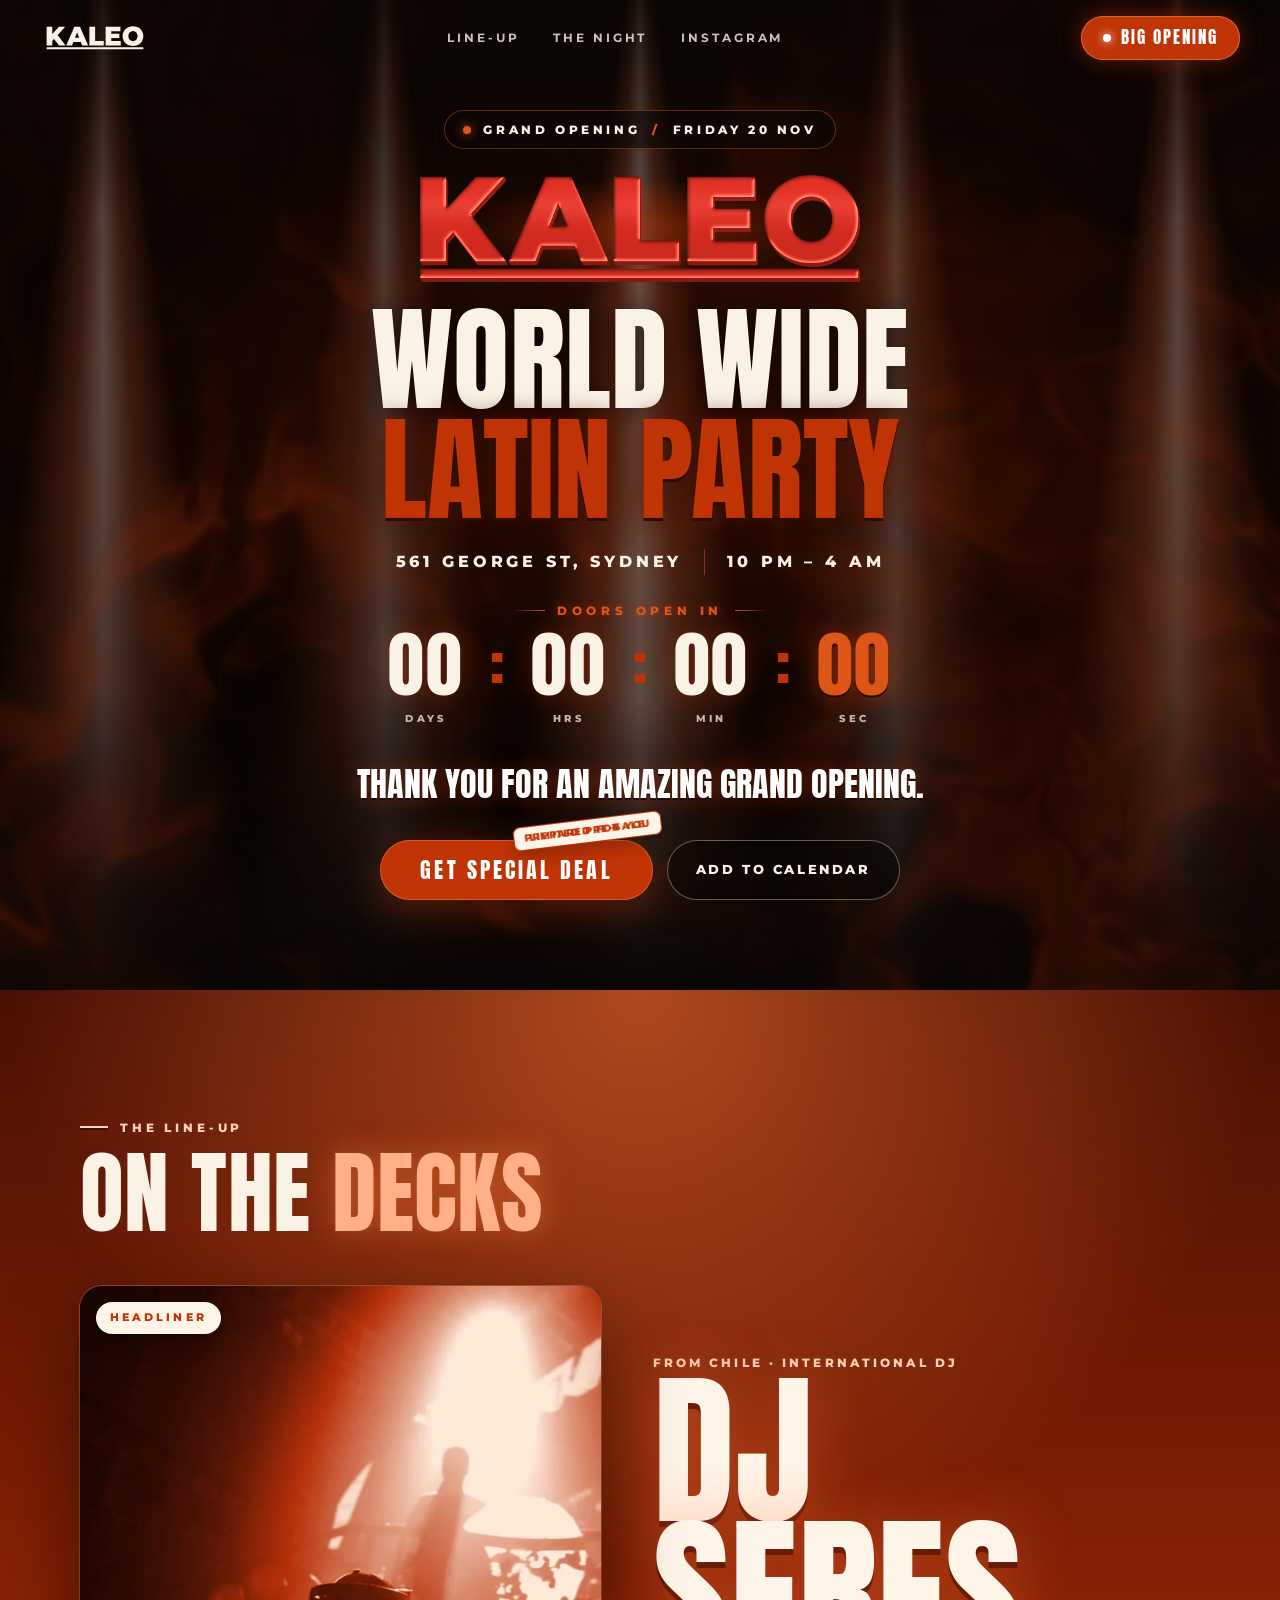
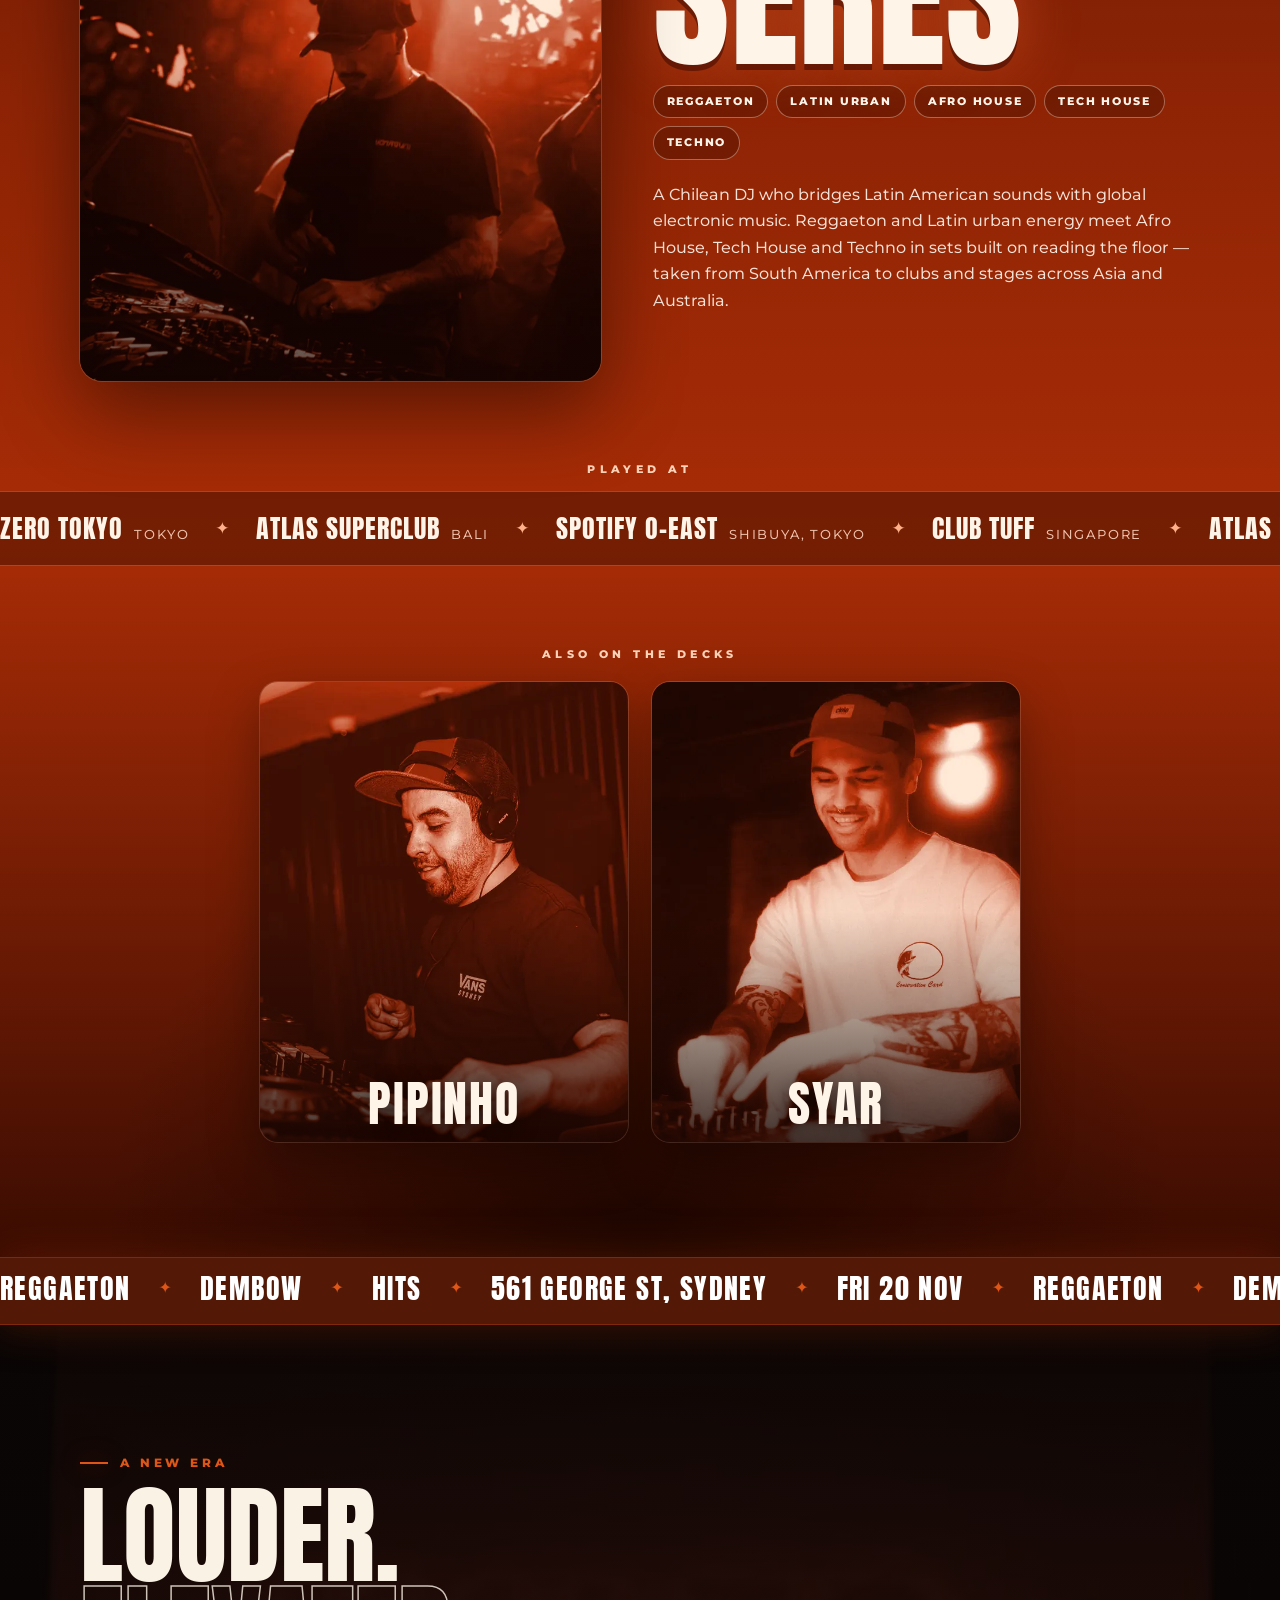
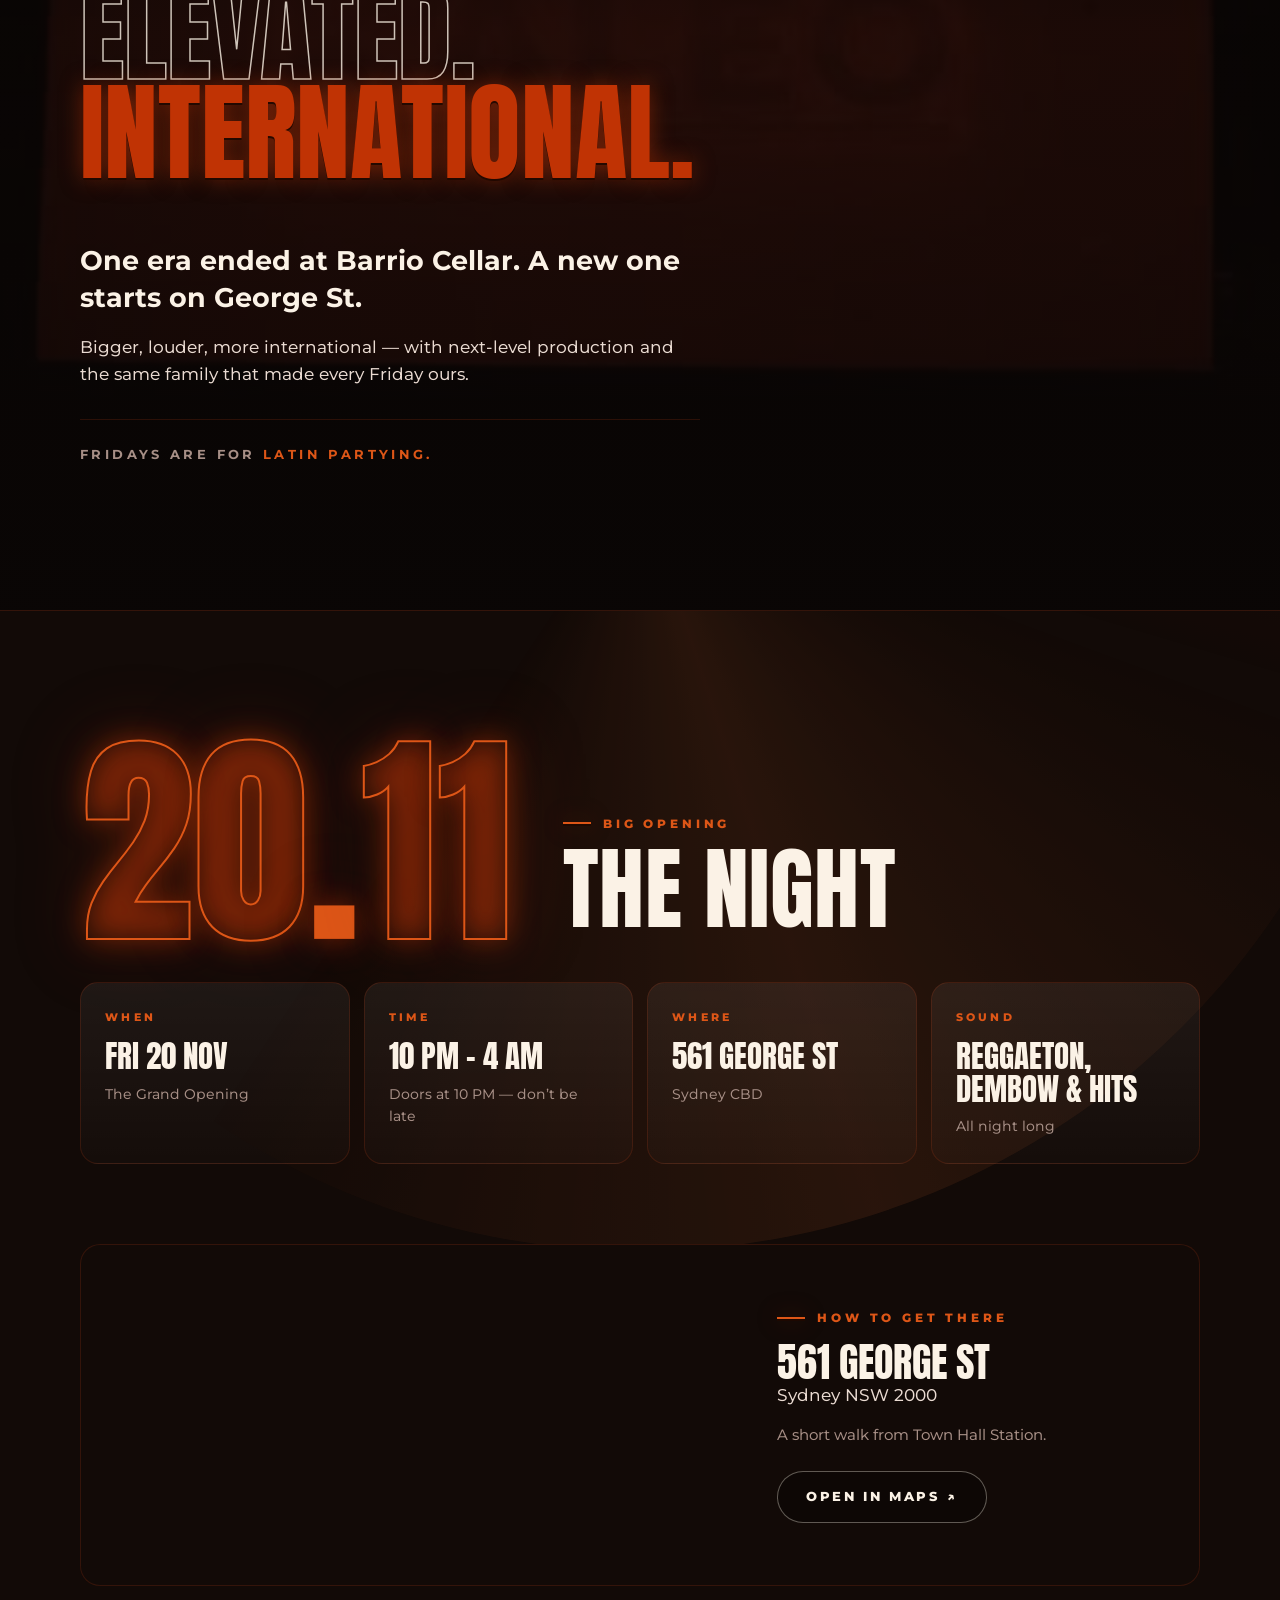
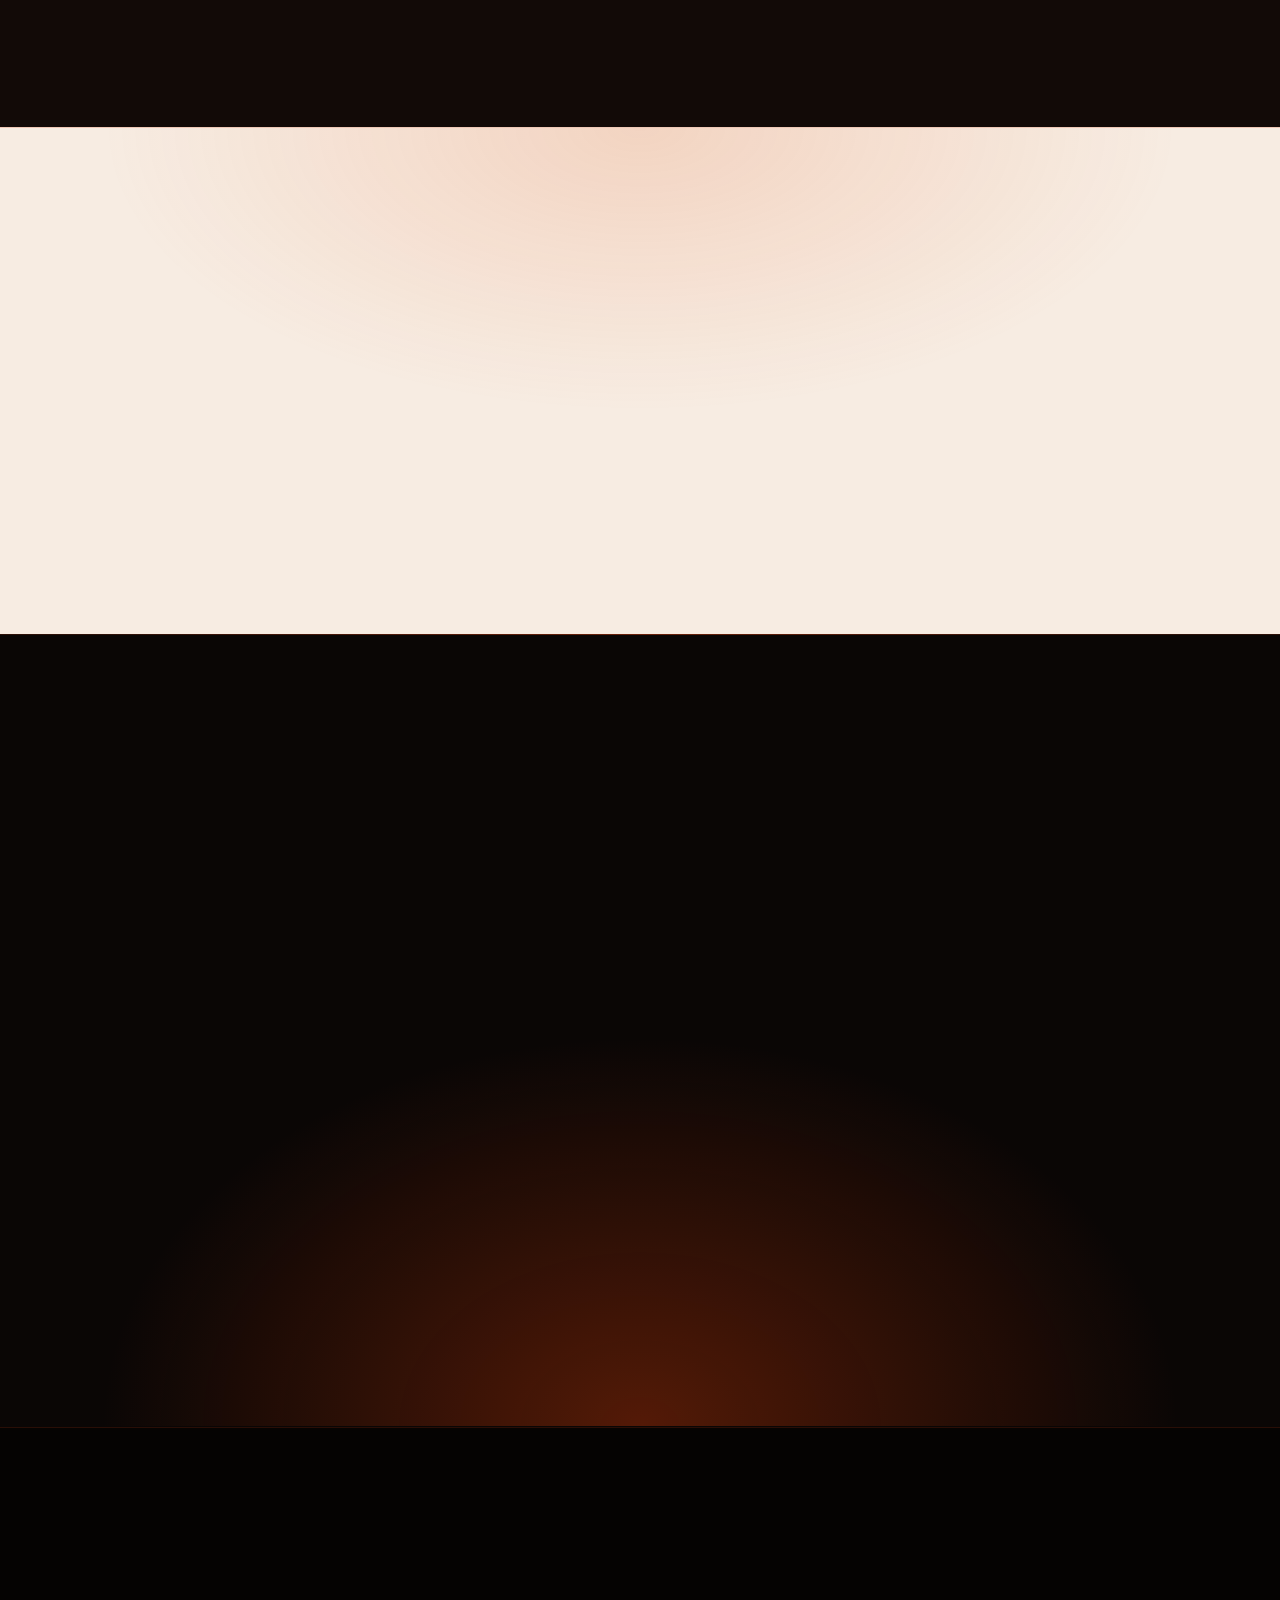
==== commit d8a6760c: "Move the line-up right below the hero Co-Authored-By: Claude Opus 5.5 <noreply@anthropic.com>" ====
--- a/index.html
+++ b/index.html
@@ -23,7 +23,7 @@
 <link rel="preload" href="assets/fonts/anton.woff" as="font" type="font/woff" crossorigin>
 <link rel="preload" href="assets/img/kaleo-logo-lacquer.webp" as="image">
 <link rel="preload" href="assets/img/kaleo-hero-poster.jpg" as="image">
-<link rel="stylesheet" href="styles.css?v=20261116a">
+<link rel="stylesheet" href="styles.css?v=20261116b">
 <script>(function(d){d.classList.remove("no-js");})(document.documentElement)</script>
 <script type="application/ld+json">
 {
@@ -55,14 +55,13 @@
 <body>
 <a class="skip" href="#main">Skip to content</a>
 
-<!-- Intro tipo "drop": solo la primera vez en cada sesión -->
 <header class="nav" id="top">
   <a class="nav__logo" href="#top" aria-label="KALEO home">
     <img src="assets/img/kaleo-logo-cream.svg" alt="KALEO" width="124" height="40">
   </a>
   <nav class="nav__links" aria-label="Sections">
+    <a href="#lineup">Line-up</a>
     <a href="#night">The Night</a>
-    <a href="#lineup">Line-up</a>
     <a href="#hosts">Instagram</a>
   </nav>
   <a class="nav__cta" href="#night"><span class="nav__dot" aria-hidden="true"></span>Big Opening</a>
@@ -130,85 +129,6 @@
       <div class="hero__actions hero-in" style="--d:1.95s">
         <a class="btn btn--red btn--big btn--offer" href="https://events.humanitix.com/kaleo-wolrdwide-latin-party-every-friday-reggaeton-and-latin-hits-town-hall/tickets?dateId=6af3ddf4823547a7dbb0559b&amp;accesscode=WEB" data-ticket data-checkout><span class="offer__stamp" aria-hidden="true"><span>Prepared for you</span><span>Limited pre-sale</span></span><span class="offer__shine" aria-hidden="true"></span>Get Special Deal</a>
         <a class="btn btn--ghost" href="kaleo-grand-opening.ics" download>Add to calendar</a>
-      </div>
-    </div>
-  </section>
-
-  <!-- TICKER: géneros y ubicación -->
-  <div class="ticker" aria-hidden="true">
-    <div class="ticker__track">
-      <span>Reggaeton</span><i>✦</i><span>Dembow</span><i>✦</i><span>Hits</span><i>✦</i><span>561 George St, Sydney</span><i>✦</i><span>Fri 20 Nov</span><i>✦</i>
-      <span>Reggaeton</span><i>✦</i><span>Dembow</span><i>✦</i><span>Hits</span><i>✦</i><span>561 George St, Sydney</span><i>✦</i><span>Fri 20 Nov</span><i>✦</i>
-    </div>
-  </div>
-
-  <!-- MANIFESTO -->
-  <section class="manifesto" id="manifesto">
-    <div class="manifesto__bg" aria-hidden="true">
-      <video class="manifesto__video" muted loop playsinline preload="none" poster="assets/img/kaleo-manifesto-poster.jpg" data-lazy-src="assets/video/kaleo-manifesto-red.mp4"></video>
-    </div>
-    <div class="wrap manifesto__after">
-      <div class="manifesto__head reveal">
-        <p class="eyebrow">A new era</p>
-        <h2 class="cine__words">
-          <span class="cine__word">Louder.</span>
-          <span class="cine__word cine__word--outline">Elevated.</span>
-          <span class="cine__word cine__word--red">International.</span>
-        </h2>
-      </div>
-      <div class="manifesto__copy reveal">
-        <p class="lead">One era ended at Barrio Cellar. A new one starts on George St.</p>
-        <p>Bigger, louder, more international — with next-level production and the same family that made every Friday ours.</p>
-        <p class="tagline">Fridays are for <strong>Latin partying.</strong></p>
-      </div>
-    </div>
-  </section>
-
-  <!-- THE NIGHT -->
-  <section class="night" id="night" aria-labelledby="night-title">
-    <div class="night__glow" aria-hidden="true"></div>
-    <div class="wrap">
-      <div class="night__head reveal">
-        <p class="night__date" aria-hidden="true">20<span>.</span>11</p>
-        <div>
-          <p class="eyebrow">Big Opening</p>
-          <h2 id="night-title" class="h2">The Night</h2>
-        </div>
-      </div>
-      <dl class="facts">
-        <div class="fact reveal">
-          <dt>When</dt>
-          <dd><strong>Fri 20 Nov</strong><span>The Grand Opening</span></dd>
-        </div>
-        <div class="fact reveal">
-          <dt>Time</dt>
-          <dd><strong>10 PM – 4 AM</strong><span>Doors at 10 PM — don’t be late</span></dd>
-        </div>
-        <div class="fact reveal">
-          <dt>Where</dt>
-          <dd><strong>561 George St</strong><span>Sydney CBD</span></dd>
-        </div>
-        <div class="fact reveal">
-          <dt>Sound</dt>
-          <dd><strong>Reggaeton, Dembow &amp; Hits</strong><span>All night long</span></dd>
-        </div>
-      </dl>
-
-      <div class="getthere reveal">
-        <div class="getthere__map">
-          <iframe title="Map: 561 George St, Sydney"
-            src="https://www.google.com/maps?q=561+George+St,+Sydney+NSW+2000&amp;z=16&amp;hl=en&amp;output=embed"
-            loading="lazy" referrerpolicy="no-referrer-when-downgrade"></iframe>
-        </div>
-        <div class="getthere__info">
-          <p class="eyebrow">How to get there</p>
-          <address>
-            <strong>561 George St</strong>
-            Sydney NSW 2000
-          </address>
-          <p class="getthere__note">A short walk from Town Hall Station.</p>
-          <a class="btn btn--ghost" href="https://www.google.com/maps/search/?api=1&amp;query=561+George+St+Sydney+NSW+2000" target="_blank" rel="noopener">Open in Maps <span aria-hidden="true">↗</span></a>
-        </div>
       </div>
     </div>
   </section>
@@ -252,6 +172,85 @@
     </div>
   </section>
 
+  <!-- TICKER: géneros y ubicación -->
+  <div class="ticker" aria-hidden="true">
+    <div class="ticker__track">
+      <span>Reggaeton</span><i>✦</i><span>Dembow</span><i>✦</i><span>Hits</span><i>✦</i><span>561 George St, Sydney</span><i>✦</i><span>Fri 20 Nov</span><i>✦</i>
+      <span>Reggaeton</span><i>✦</i><span>Dembow</span><i>✦</i><span>Hits</span><i>✦</i><span>561 George St, Sydney</span><i>✦</i><span>Fri 20 Nov</span><i>✦</i>
+    </div>
+  </div>
+
+  <!-- MANIFESTO -->
+  <section class="manifesto" id="manifesto">
+    <div class="manifesto__bg" aria-hidden="true">
+      <video class="manifesto__video" muted loop playsinline preload="none" poster="assets/img/kaleo-manifesto-poster.jpg" data-lazy-src="assets/video/kaleo-manifesto-red.mp4"></video>
+    </div>
+    <div class="wrap manifesto__after">
+      <div class="manifesto__head reveal">
+        <p class="eyebrow">A new era</p>
+        <h2 class="cine__words">
+          <span class="cine__word">Louder.</span>
+          <span class="cine__word cine__word--outline">Elevated.</span>
+          <span class="cine__word cine__word--red">International.</span>
+        </h2>
+      </div>
+      <div class="manifesto__copy reveal">
+        <p class="lead">One era ended at Barrio Cellar. A new one starts on George St.</p>
+        <p>Bigger, louder, more international — with next-level production and the same family that made every Friday ours.</p>
+        <p class="tagline">Fridays are for <strong>Latin partying.</strong></p>
+      </div>
+    </div>
+  </section>
+
+  <!-- THE NIGHT -->
+  <section class="night" id="night" aria-labelledby="night-title">
+    <div class="night__glow" aria-hidden="true"></div>
+    <div class="wrap">
+      <div class="night__head reveal">
+        <p class="night__date" aria-hidden="true">20<span>.</span>11</p>
+        <div>
+          <p class="eyebrow">Big Opening</p>
+          <h2 id="night-title" class="h2">The Night</h2>
+        </div>
+      </div>
+      <dl class="facts">
+        <div class="fact reveal">
+          <dt>When</dt>
+          <dd><strong>Fri 20 Nov</strong><span>The Grand Opening</span></dd>
+        </div>
+        <div class="fact reveal">
+          <dt>Time</dt>
+          <dd><strong>10 PM – 4 AM</strong><span>Doors at 10 PM — don’t be late</span></dd>
+        </div>
+        <div class="fact reveal">
+          <dt>Where</dt>
+          <dd><strong>561 George St</strong><span>Sydney CBD</span></dd>
+        </div>
+        <div class="fact reveal">
+          <dt>Sound</dt>
+          <dd><strong>Reggaeton, Dembow &amp; Hits</strong><span>All night long</span></dd>
+        </div>
+      </dl>
+
+      <div class="getthere reveal">
+        <div class="getthere__map">
+          <iframe title="Map: 561 George St, Sydney"
+            src="https://www.google.com/maps?q=561+George+St,+Sydney+NSW+2000&amp;z=16&amp;hl=en&amp;output=embed"
+            loading="lazy" referrerpolicy="no-referrer-when-downgrade"></iframe>
+        </div>
+        <div class="getthere__info">
+          <p class="eyebrow">How to get there</p>
+          <address>
+            <strong>561 George St</strong>
+            Sydney NSW 2000
+          </address>
+          <p class="getthere__note">A short walk from Town Hall Station.</p>
+          <a class="btn btn--ghost" href="https://www.google.com/maps/search/?api=1&amp;query=561+George+St+Sydney+NSW+2000" target="_blank" rel="noopener">Open in Maps <span aria-hidden="true">↗</span></a>
+        </div>
+      </div>
+    </div>
+  </section>
+
   <!-- HOSTS -->
   <section class="hosts" id="hosts" aria-labelledby="hosts-title">
     <div class="wrap">
@@ -313,9 +312,9 @@
   </div>
 </footer>
 
-<script src="main.js?v=20261116a" defer></script>
-<script src="fx.js?v=20261116a" defer></script>
-<script src="tickets.js?v=20261116a" defer></script>
-<script src="checkout.js?v=20261116a" defer></script>
+<script src="main.js?v=20261116b" defer></script>
+<script src="fx.js?v=20261116b" defer></script>
+<script src="tickets.js?v=20261116b" defer></script>
+<script src="checkout.js?v=20261116b" defer></script>
 </body>
 </html>
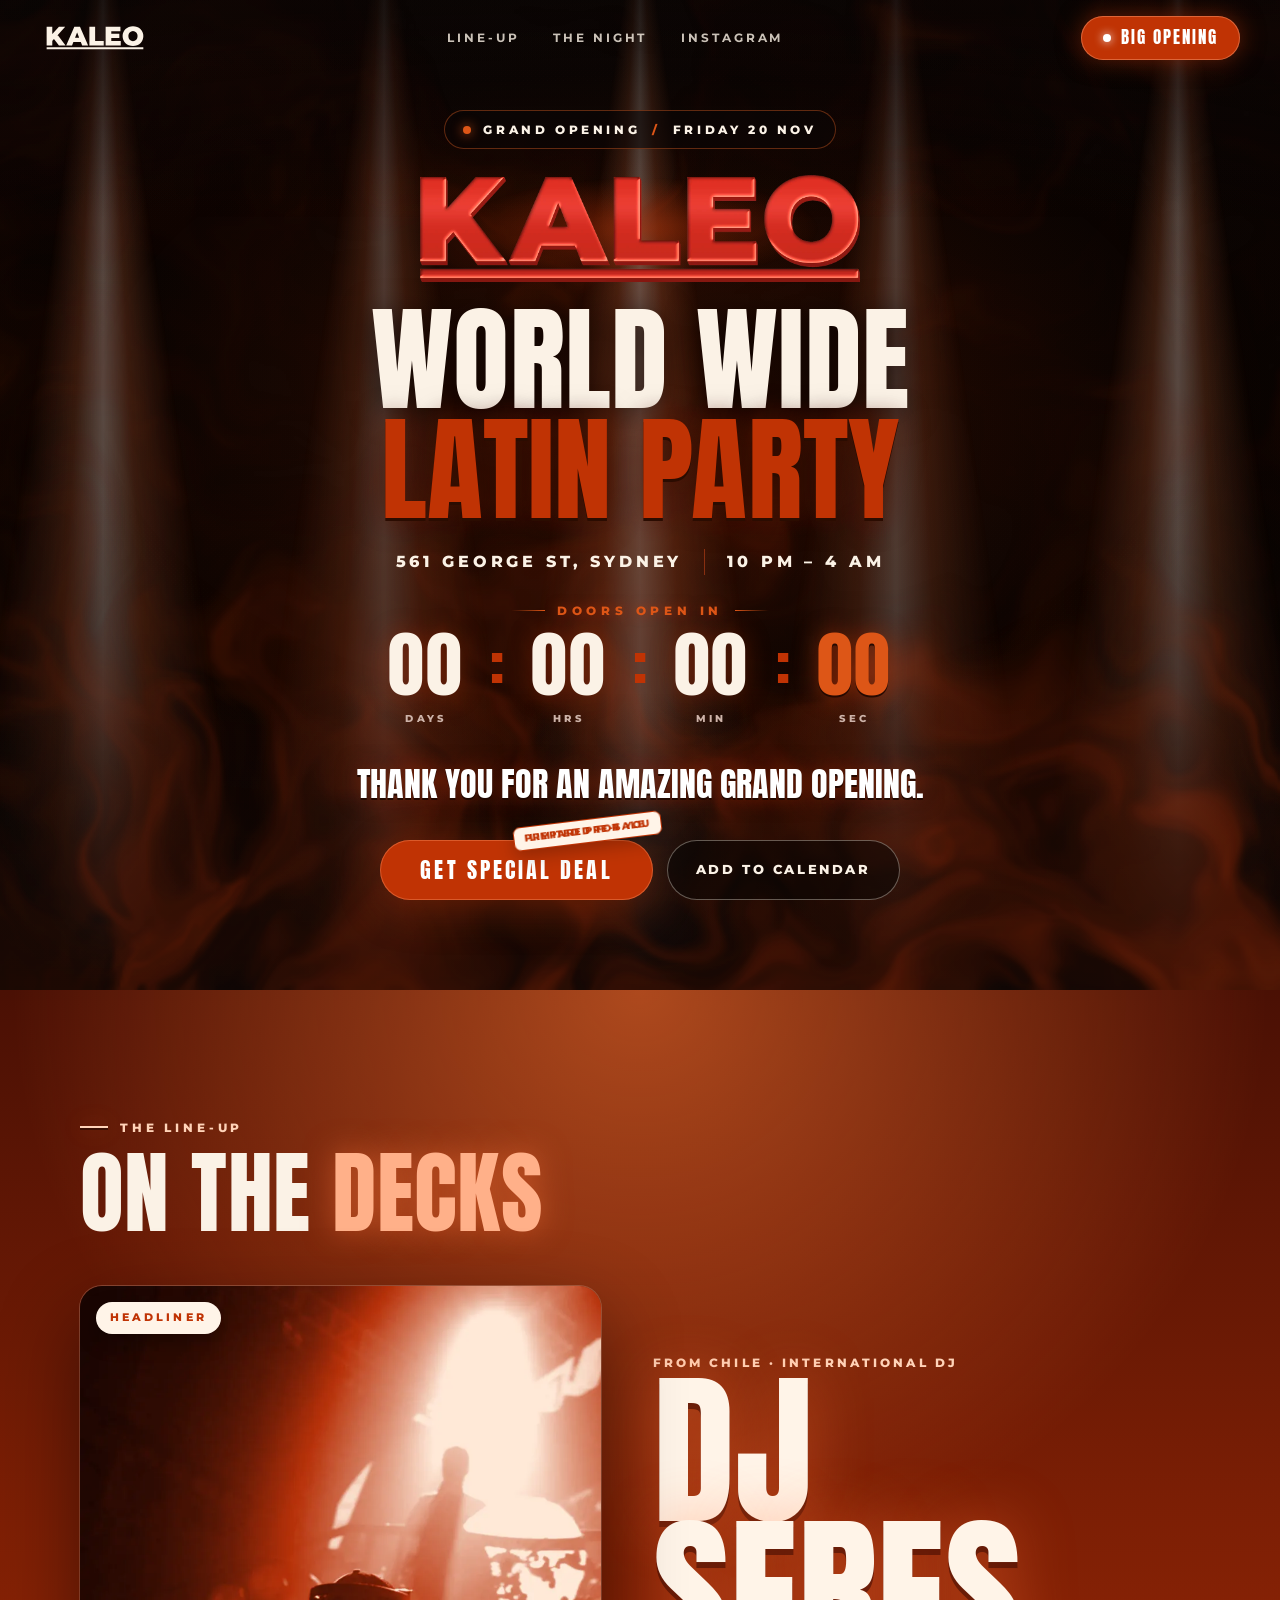
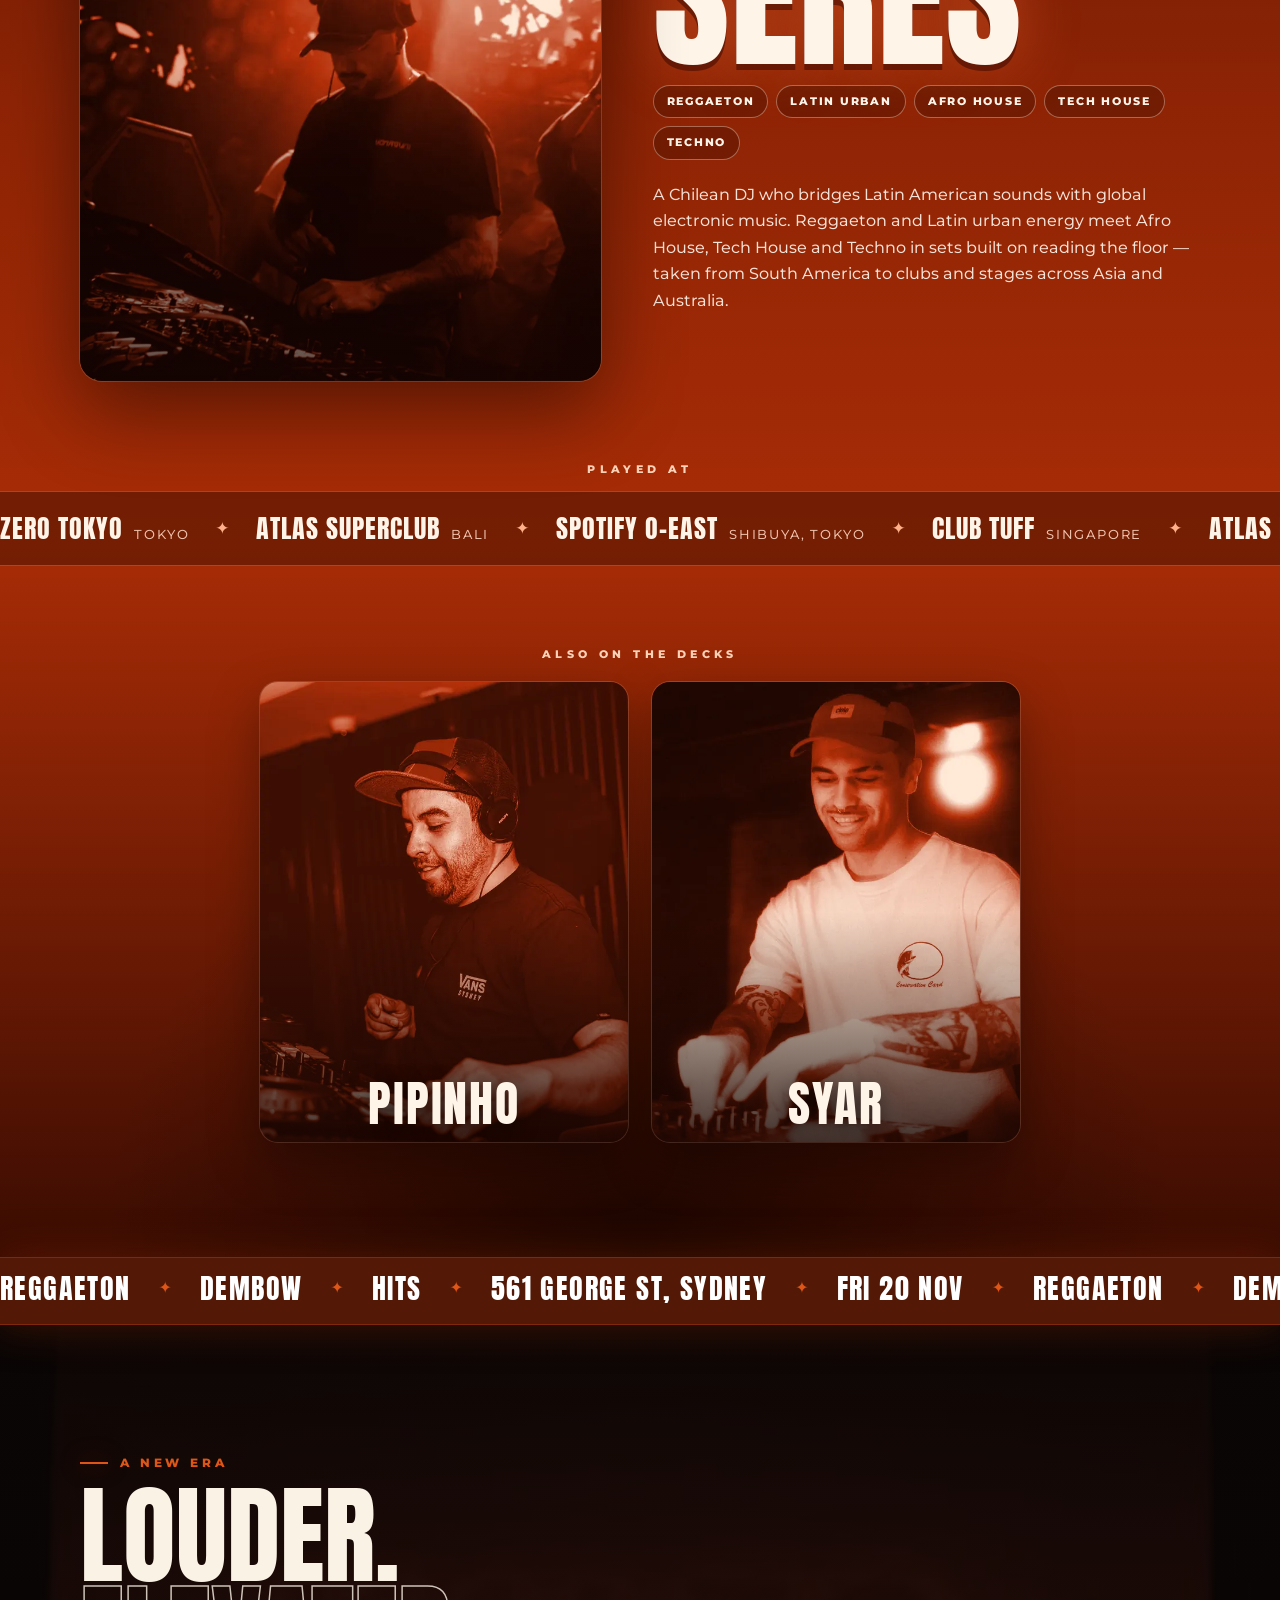
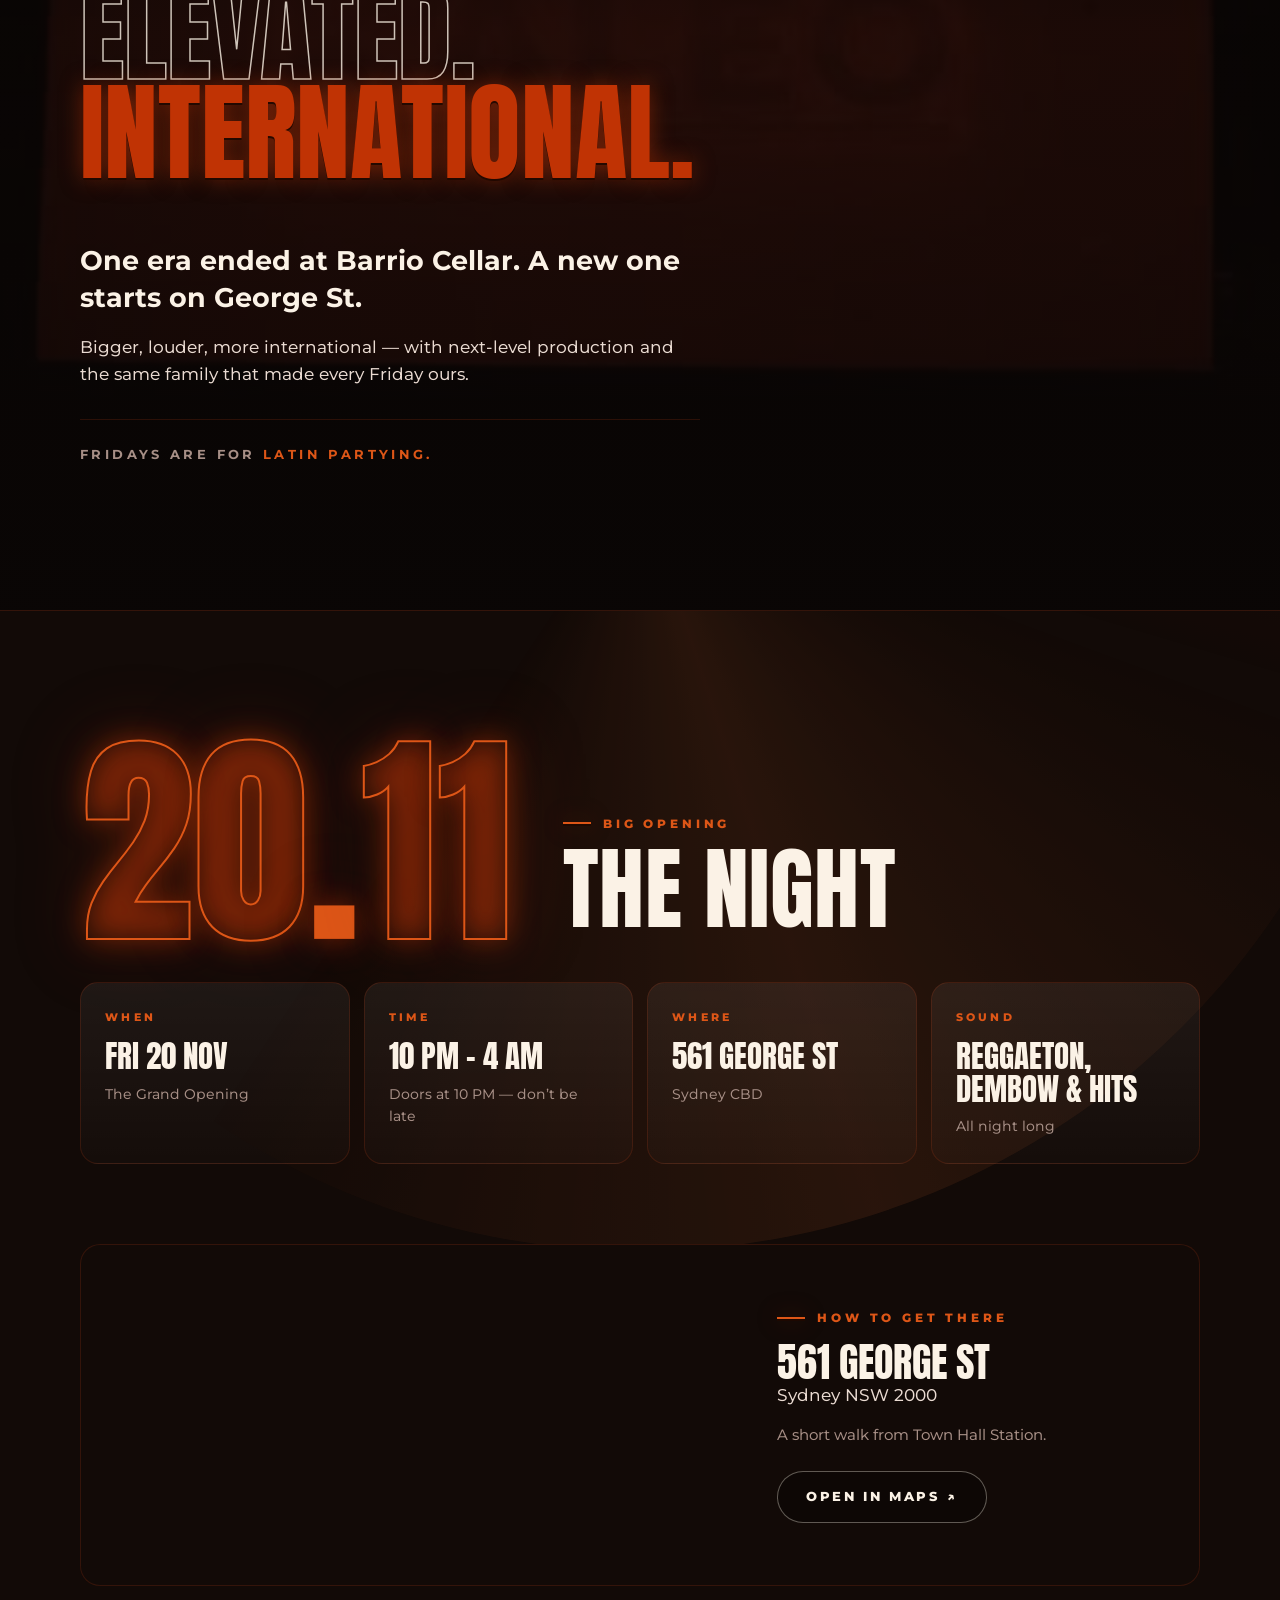
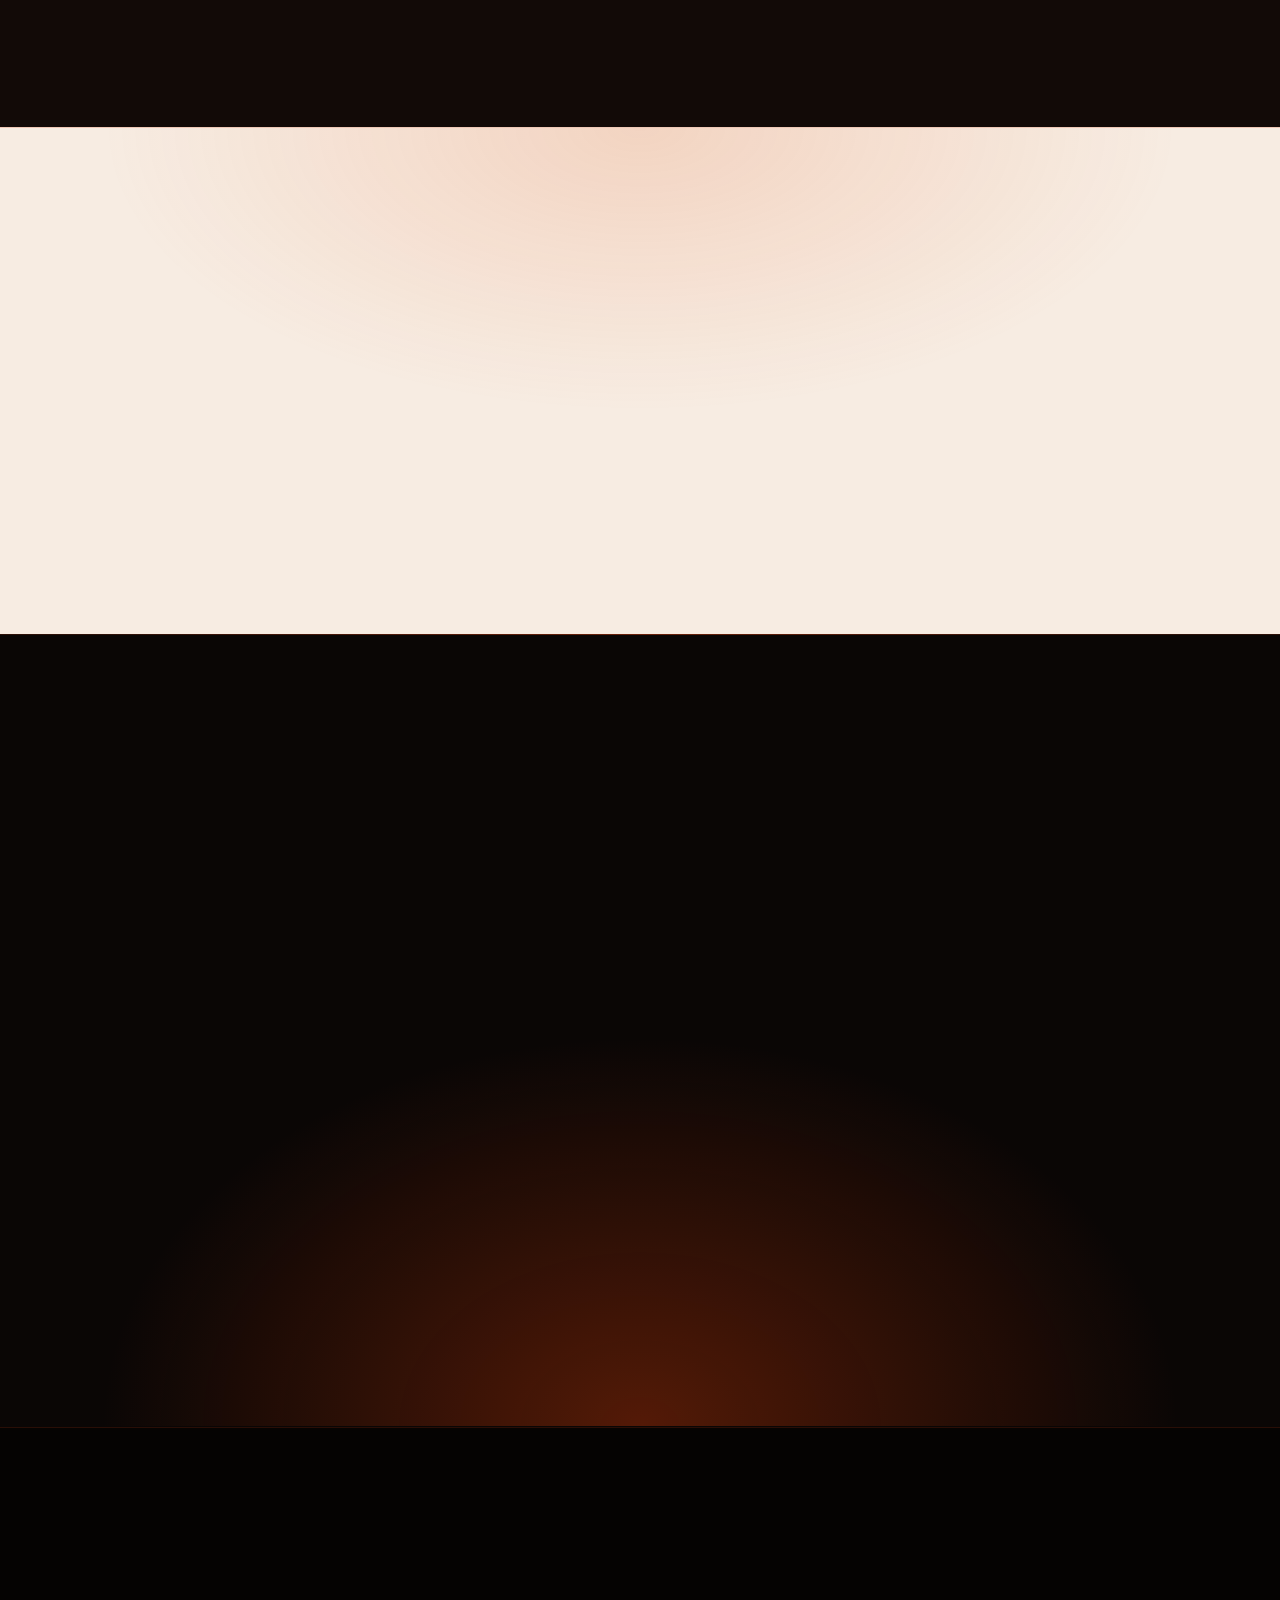
==== commit a7e5490b: "Track promoter links: add ADSBRASIL alongside SMS tickets.js now reads ?s= against a list of codes, " ====
--- a/index.html
+++ b/index.html
@@ -314,7 +314,7 @@
 
 <script src="main.js?v=20261116b" defer></script>
 <script src="fx.js?v=20261116b" defer></script>
-<script src="tickets.js?v=20261116b" defer></script>
+<script src="tickets.js?v=20261116c" defer></script>
 <script src="checkout.js?v=20261116b" defer></script>
 </body>
 </html>
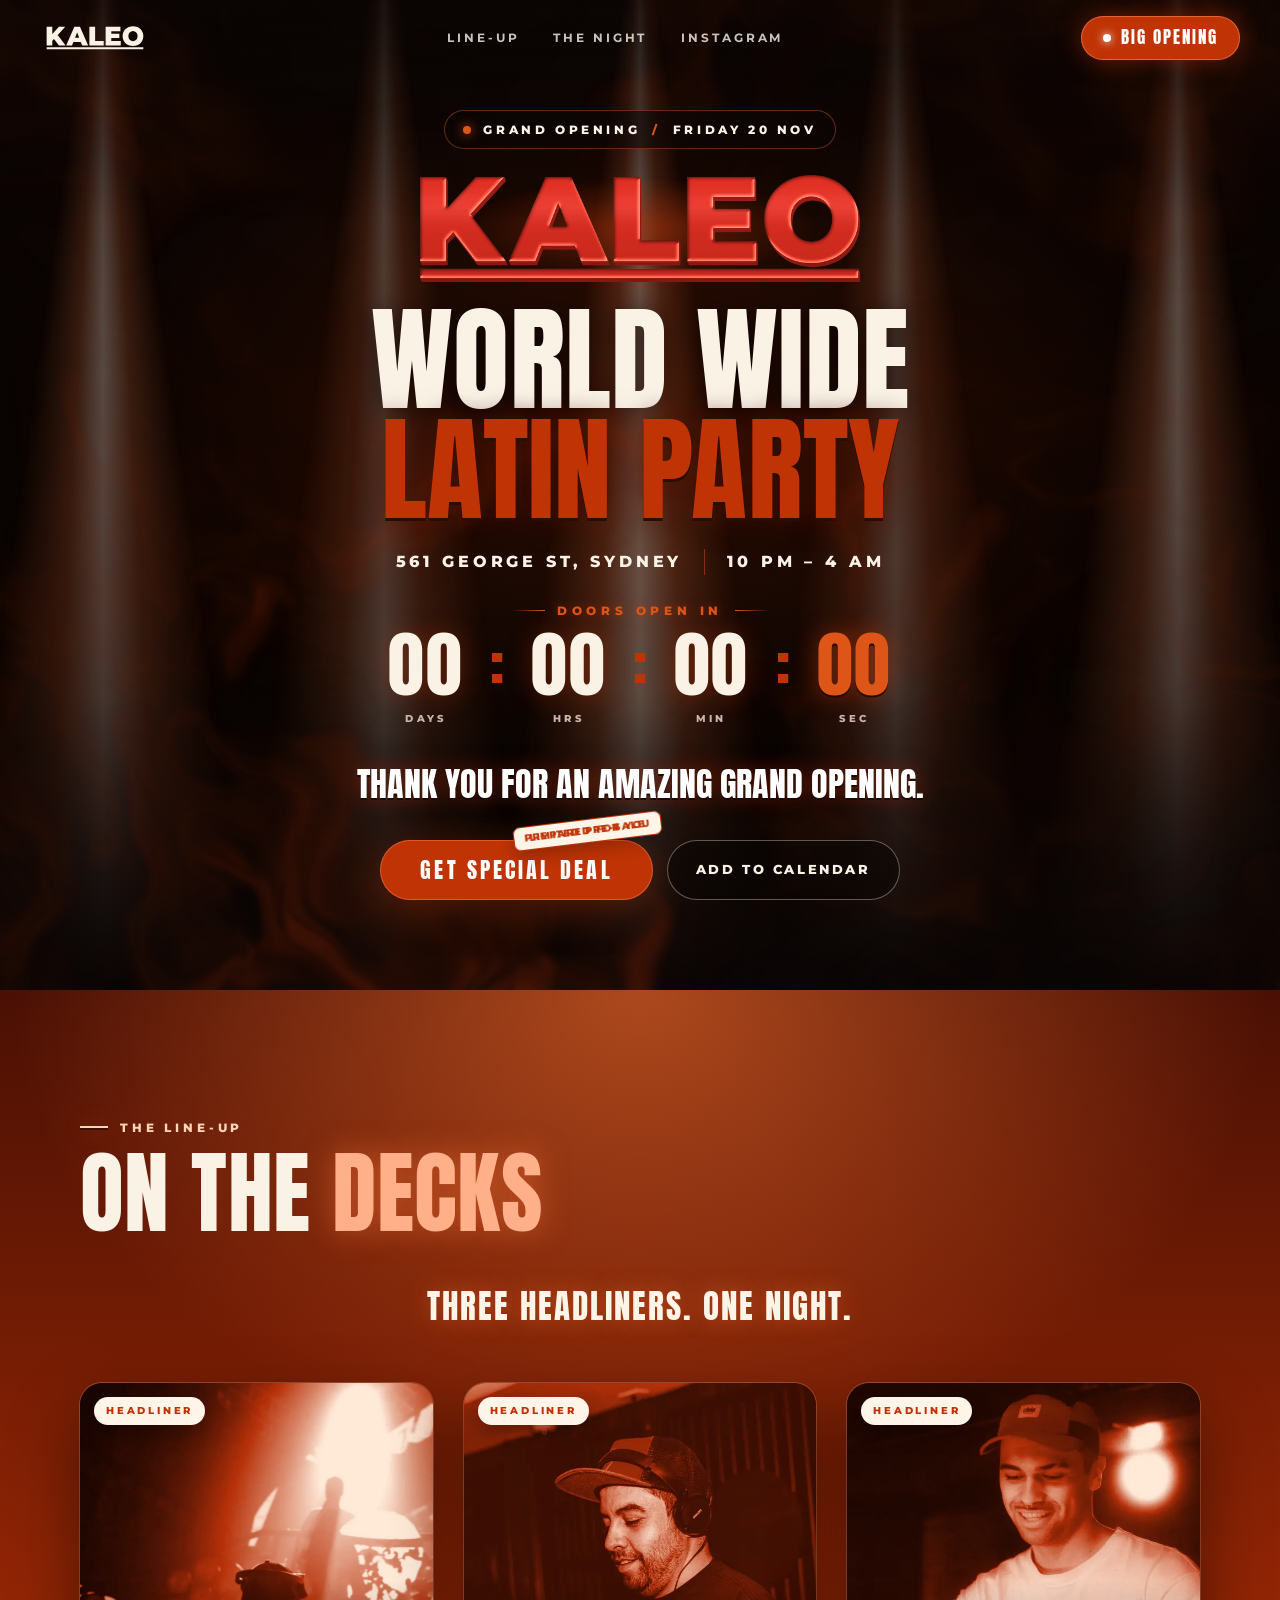
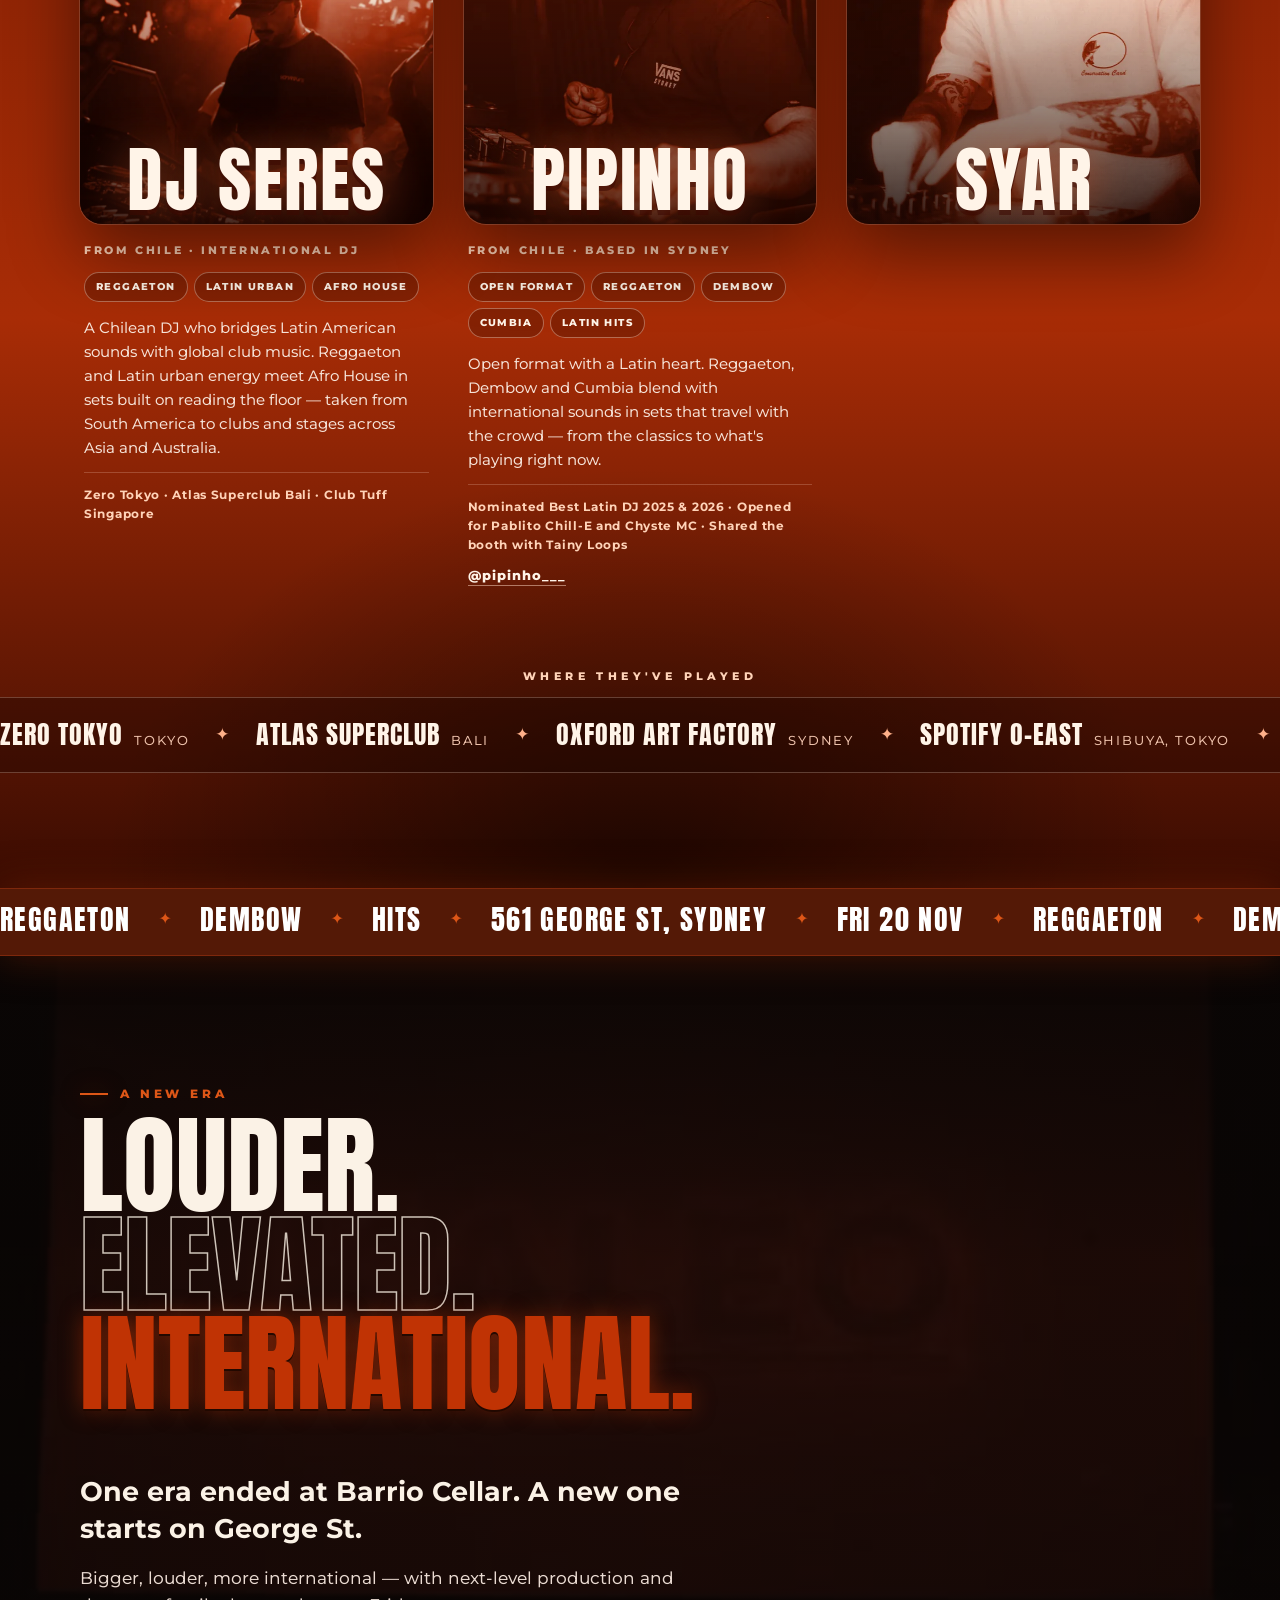
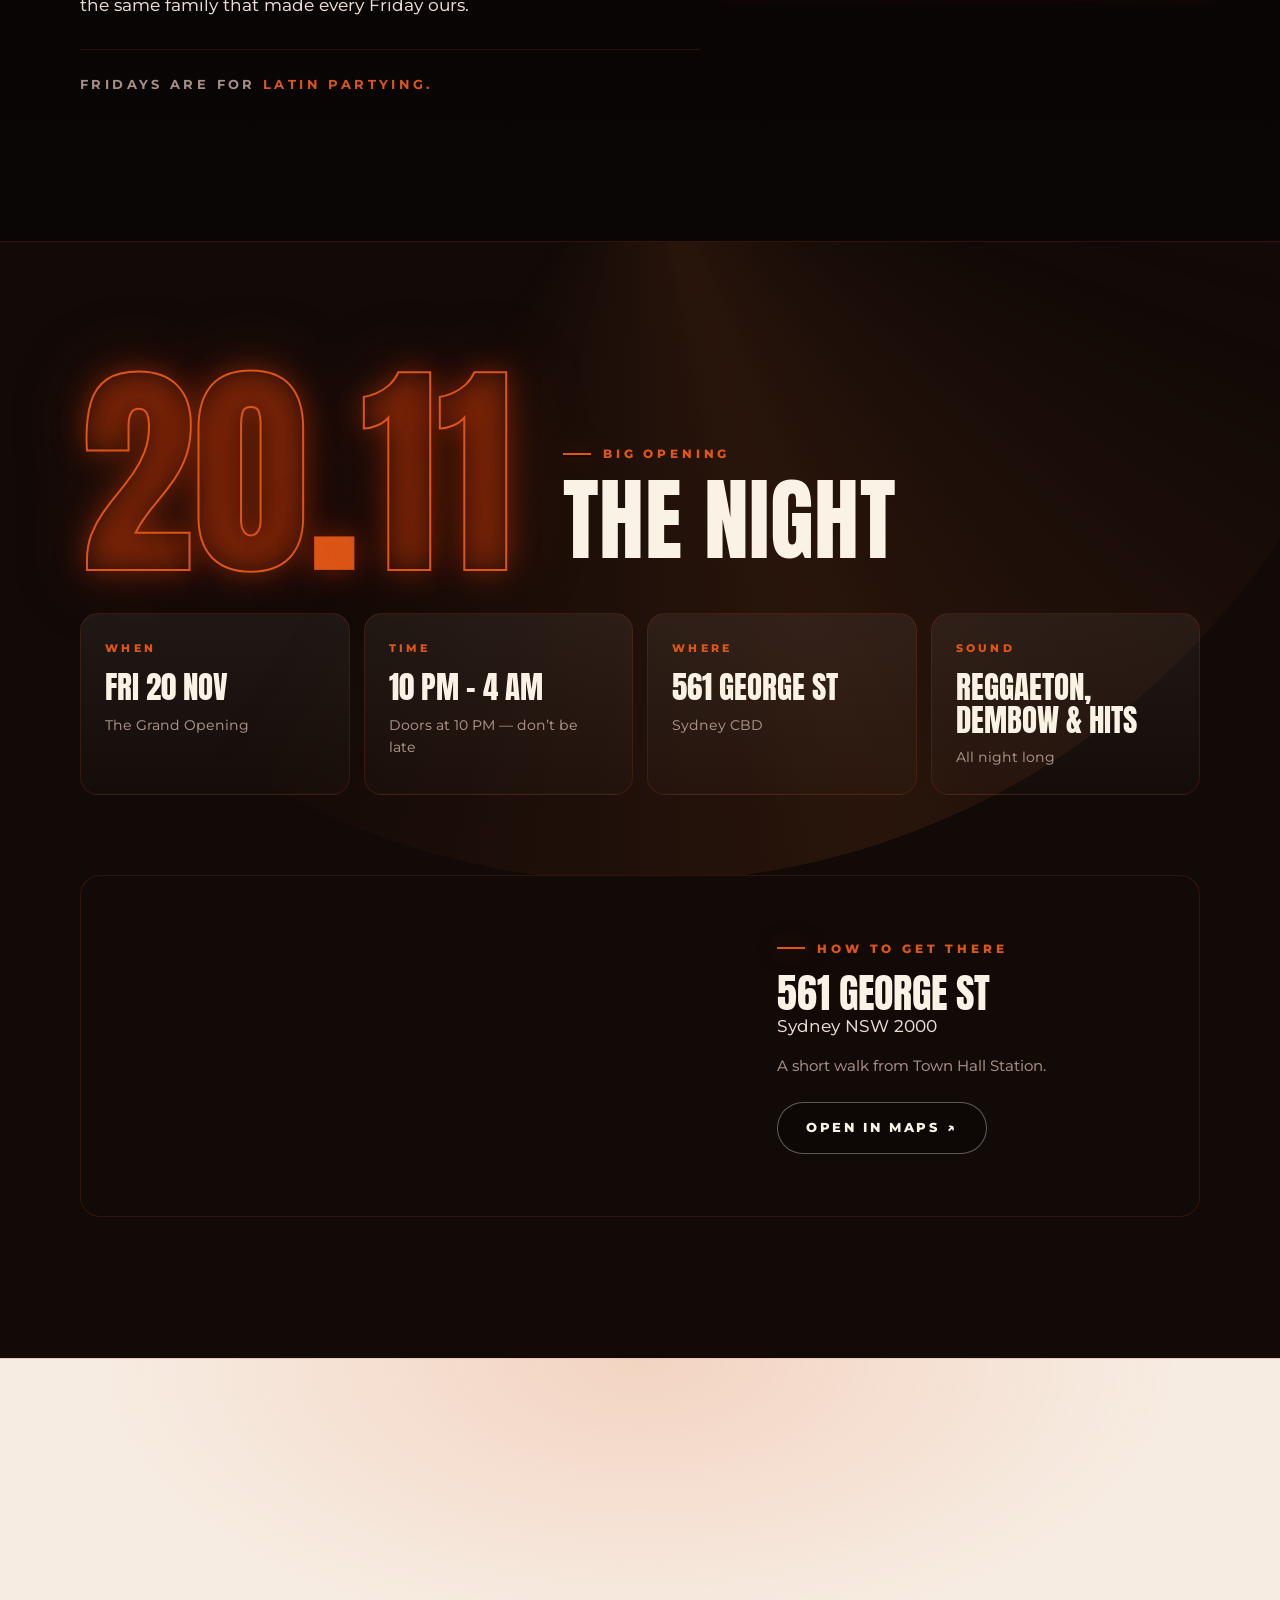
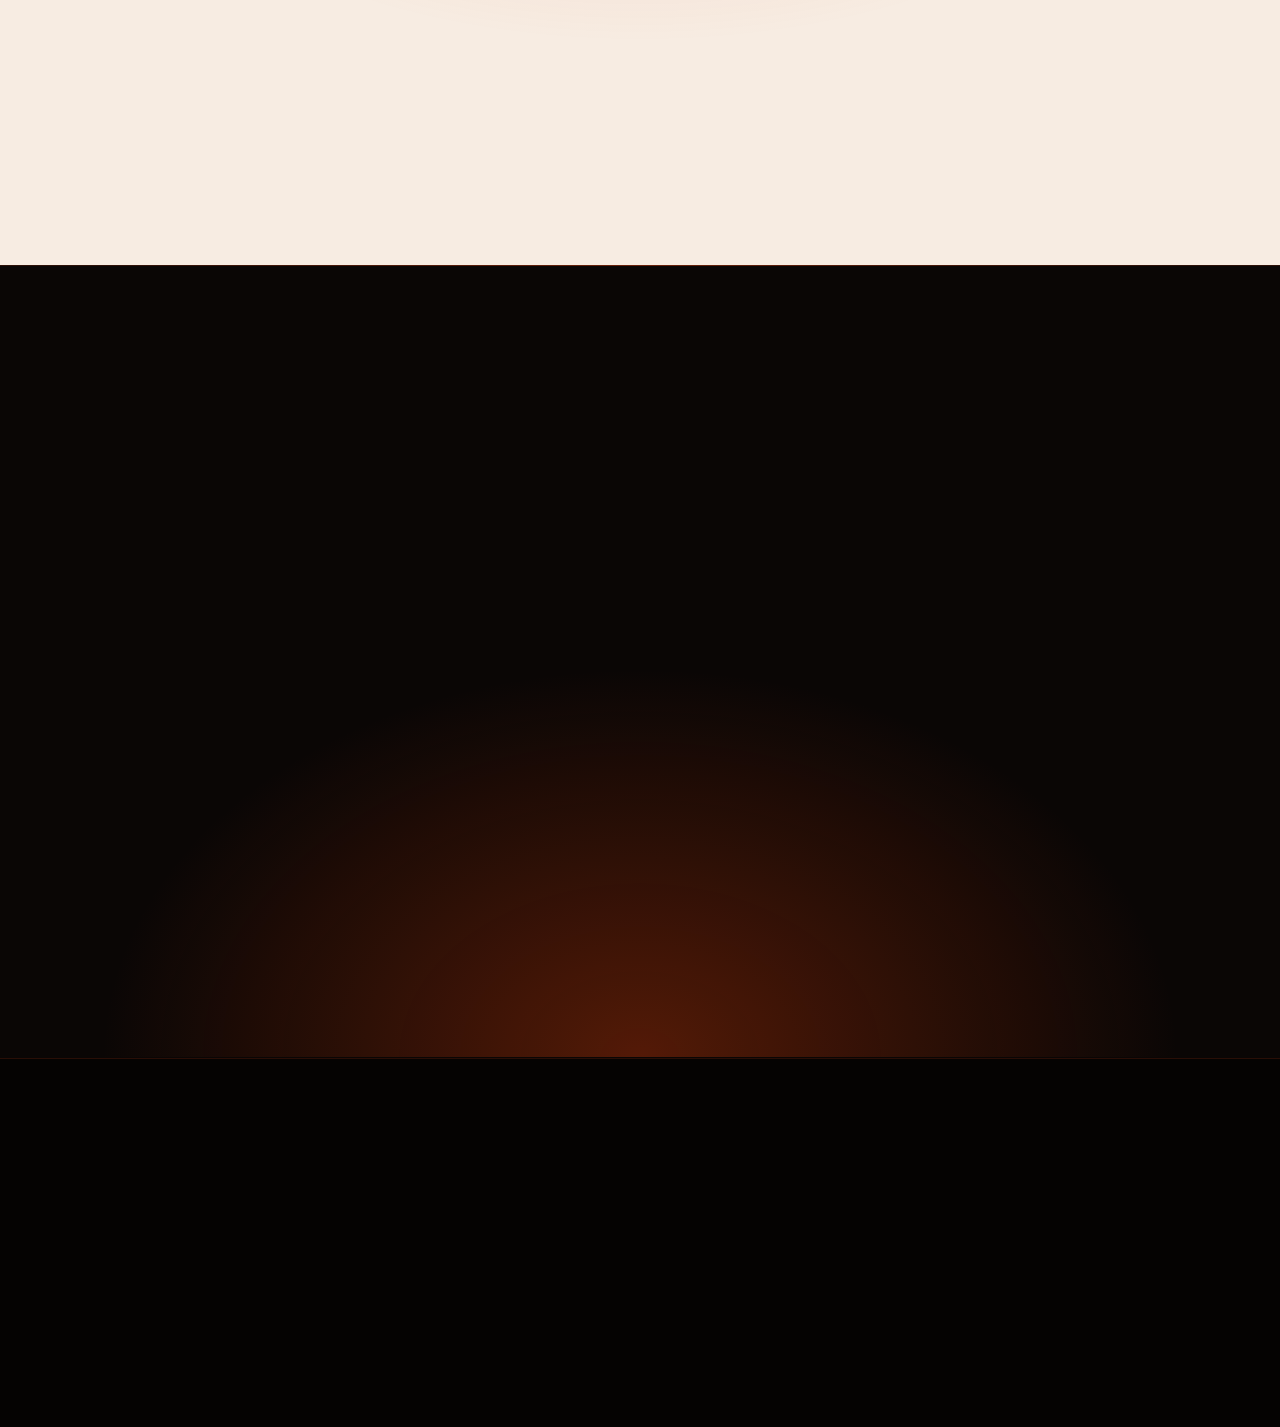
==== commit 347e2781: "Show all three DJs as headliners; add Pipinho's info, drop techno Seres loses Tech House and Techno " ====
--- a/index.html
+++ b/index.html
@@ -23,7 +23,7 @@
 <link rel="preload" href="assets/fonts/anton.woff" as="font" type="font/woff" crossorigin>
 <link rel="preload" href="assets/img/kaleo-logo-lacquer.webp" as="image">
 <link rel="preload" href="assets/img/kaleo-hero-poster.jpg" as="image">
-<link rel="stylesheet" href="styles.css?v=20261116b">
+<link rel="stylesheet" href="styles.css?v=20261117a">
 <script>(function(d){d.classList.remove("no-js");})(document.documentElement)</script>
 <script type="application/ld+json">
 {
@@ -142,33 +142,48 @@
         <h2 id="lineup-title" class="h2">On the <em>decks</em></h2>
       </div>
 
-      <article class="headliner reveal">
-        <figure class="headliner__photo">
-          <img src="assets/img/dj-seres.webp" alt="DJ Seres playing a club set" width="900" height="1200" loading="lazy" decoding="async">
-          <figcaption class="headliner__badge">Headliner</figcaption>
-        </figure>
-        <div class="headliner__info">
-          <p class="headliner__from">From Chile · International DJ</p>
-          <h3 class="headliner__name">DJ Seres</h3>
-          <ul class="headliner__genres" aria-label="Genres">
-            <li>Reggaeton</li><li>Latin Urban</li><li>Afro House</li><li>Tech House</li><li>Techno</li>
-          </ul>
-          <p class="headliner__bio">A Chilean DJ who bridges Latin American sounds with global electronic music. Reggaeton and Latin urban energy meet Afro House, Tech House and Techno in sets built on reading the floor — taken from South America to clubs and stages across Asia and Australia.</p>
-        </div>
-      </article>
-    </div>
-
-    <div class="playedat" aria-label="DJ Seres has played at">
-      <p class="playedat__label">Played at</p>
-      <div class="playedat__strip"><div class="playedat__track"><span><b>Zero Tokyo</b> Tokyo</span><i>✦</i><span><b>Atlas Superclub</b> Bali</span><i>✦</i><span><b>Spotify O-East</b> Shibuya, Tokyo</span><i>✦</i><span><b>Club Tuff</b> Singapore</span><i>✦</i><span><b>Atlas Beach Club</b> Bali</span><i>✦</i><span><b>Spectrum Club</b> Singapore</span><i>✦</i><span><b>The Iron Fairies</b> Bali</span><i>✦</i><span><b>Bloom Festival</b> Airlie Beach</span><i>✦</i><span><b>Yonaguni Fiesta</b> Worldwide</span><i>✦</i><span><b>Zero Tokyo</b> Tokyo</span><i>✦</i><span><b>Atlas Superclub</b> Bali</span><i>✦</i><span><b>Spotify O-East</b> Shibuya, Tokyo</span><i>✦</i><span><b>Club Tuff</b> Singapore</span><i>✦</i><span><b>Atlas Beach Club</b> Bali</span><i>✦</i><span><b>Spectrum Club</b> Singapore</span><i>✦</i><span><b>The Iron Fairies</b> Bali</span><i>✦</i><span><b>Bloom Festival</b> Airlie Beach</span><i>✦</i><span><b>Yonaguni Fiesta</b> Worldwide</span><i>✦</i></div></div>
-    </div>
-
-    <div class="wrap">
-      <p class="lineup__also reveal">Also on the decks</p>
-      <ul class="support">
-        <li class="support__dj reveal"><img src="assets/img/dj-pipinho.webp" alt="Pipinho at the decks" width="640" height="800" loading="lazy" decoding="async"><span>Pipinho</span></li>
-        <li class="support__dj reveal"><img src="assets/img/dj-syar.webp" alt="Syar at the decks" width="640" height="800" loading="lazy" decoding="async"><span>Syar</span></li>
-      </ul>
+      <p class="lineup__lead reveal">Three headliners. One night.</p>
+      <div class="stars">
+        <article class="star reveal">
+          <figure class="star__photo">
+            <img src="assets/img/dj-seres.webp" alt="DJ Seres playing a club set" width="900" height="1200" loading="lazy" decoding="async">
+            <figcaption class="star__badge">Headliner</figcaption>
+            <h3 class="star__name">DJ Seres</h3>
+          </figure>
+          <div class="star__info">
+            <p class="star__from">From Chile · International DJ</p>
+            <ul class="star__genres" aria-label="Genres"><li>Reggaeton</li><li>Latin Urban</li><li>Afro House</li></ul>
+            <p class="star__bio">A Chilean DJ who bridges Latin American sounds with global club music. Reggaeton and Latin urban energy meet Afro House in sets built on reading the floor — taken from South America to clubs and stages across Asia and Australia.</p>
+            <p class="star__note">Zero Tokyo · Atlas Superclub Bali · Club Tuff Singapore</p>
+          </div>
+        </article>
+        <article class="star reveal">
+          <figure class="star__photo">
+            <img src="assets/img/dj-pipinho.webp" alt="Pipinho at the decks" width="640" height="800" loading="lazy" decoding="async">
+            <figcaption class="star__badge">Headliner</figcaption>
+            <h3 class="star__name">Pipinho</h3>
+          </figure>
+          <div class="star__info">
+            <p class="star__from">From Chile · Based in Sydney</p>
+            <ul class="star__genres" aria-label="Genres"><li>Open Format</li><li>Reggaeton</li><li>Dembow</li><li>Cumbia</li><li>Latin Hits</li></ul>
+            <p class="star__bio">Open format with a Latin heart. Reggaeton, Dembow and Cumbia blend with international sounds in sets that travel with the crowd — from the classics to what's playing right now.</p>
+            <p class="star__note">Nominated Best Latin DJ 2025 &amp; 2026 · Opened for Pablito Chill-E and Chyste MC · Shared the booth with Tainy Loops</p>
+            <a class="star__ig" href="https://www.instagram.com/pipinho___/" target="_blank" rel="noopener">@pipinho___</a>
+          </div>
+        </article>
+        <article class="star reveal">
+          <figure class="star__photo">
+            <img src="assets/img/dj-syar.webp" alt="Syar at the decks" width="640" height="800" loading="lazy" decoding="async">
+            <figcaption class="star__badge">Headliner</figcaption>
+            <h3 class="star__name">Syar</h3>
+          </figure>
+        </article>
+      </div>
+    </div>
+
+    <div class="playedat" aria-label="Where our DJs have played">
+      <p class="playedat__label">Where they've played</p>
+      <div class="playedat__strip"><div class="playedat__track"><span><b>Zero Tokyo</b> Tokyo</span><i>✦</i><span><b>Atlas Superclub</b> Bali</span><i>✦</i><span><b>Oxford Art Factory</b> Sydney</span><i>✦</i><span><b>Spotify O-East</b> Shibuya, Tokyo</span><i>✦</i><span><b>Club Tuff</b> Singapore</span><i>✦</i><span><b>Mary's Underground</b> Sydney</span><i>✦</i><span><b>Atlas Beach Club</b> Bali</span><i>✦</i><span><b>Spectrum Club</b> Singapore</span><i>✦</i><span><b>Ritmo Latino Fest</b> Sydney</span><i>✦</i><span><b>The Iron Fairies</b> Bali</span><i>✦</i><span><b>Bloom Festival</b> Airlie Beach</span><i>✦</i><span><b>Summer Latin Fest</b> Sydney</span><i>✦</i><span><b>Yonaguni Fiesta</b> Worldwide</span><i>✦</i><span><b>Aqua</b> Gold Coast</span><i>✦</i><span><b>Zero Tokyo</b> Tokyo</span><i>✦</i><span><b>Atlas Superclub</b> Bali</span><i>✦</i><span><b>Oxford Art Factory</b> Sydney</span><i>✦</i><span><b>Spotify O-East</b> Shibuya, Tokyo</span><i>✦</i><span><b>Club Tuff</b> Singapore</span><i>✦</i><span><b>Mary's Underground</b> Sydney</span><i>✦</i><span><b>Atlas Beach Club</b> Bali</span><i>✦</i><span><b>Spectrum Club</b> Singapore</span><i>✦</i><span><b>Ritmo Latino Fest</b> Sydney</span><i>✦</i><span><b>The Iron Fairies</b> Bali</span><i>✦</i><span><b>Bloom Festival</b> Airlie Beach</span><i>✦</i><span><b>Summer Latin Fest</b> Sydney</span><i>✦</i><span><b>Yonaguni Fiesta</b> Worldwide</span><i>✦</i><span><b>Aqua</b> Gold Coast</span><i>✦</i></div></div>
     </div>
   </section>
 
@@ -312,9 +327,9 @@
   </div>
 </footer>
 
-<script src="main.js?v=20261116b" defer></script>
-<script src="fx.js?v=20261116b" defer></script>
-<script src="tickets.js?v=20261116c" defer></script>
-<script src="checkout.js?v=20261116b" defer></script>
+<script src="main.js?v=20261117a" defer></script>
+<script src="fx.js?v=20261117a" defer></script>
+<script src="tickets.js?v=20261117a" defer></script>
+<script src="checkout.js?v=20261117a" defer></script>
 </body>
 </html>
--- a/styles.css
+++ b/styles.css
@@ -661,53 +661,52 @@
 .lineup .eyebrow { color: #FFD3B8; }
 .lineup .h2 em { color: #FFB089; text-shadow: 0 0 30px rgba(255, 120, 60, .5); }
 
-.headliner { position: relative; display: grid; grid-template-columns: minmax(0, 1fr) minmax(0, 1.05fr); gap: clamp(26px, 4vw, 60px); align-items: center; margin-top: clamp(30px, 4vw, 50px); }
-.headliner__photo { position: relative; margin: 0; border-radius: 22px; overflow: hidden; aspect-ratio: 3 / 4; box-shadow: 0 30px 80px rgba(0, 0, 0, .45), 0 0 0 1px rgba(255, 210, 190, .25); }
-.headliner__photo img { width: 100%; height: 100%; object-fit: cover; display: block; transform: scale(1.14); transition: transform 7s cubic-bezier(.2, .7, .1, 1); will-change: transform; }
-.headliner.is-in .headliner__photo img { transform: scale(1); }
-.headliner__photo::after { content: ""; position: absolute; inset: 0; background: linear-gradient(180deg, transparent 55%, rgba(20, 4, 2, .7)); pointer-events: none; }
-.headliner__badge {
-  position: absolute; left: 16px; top: 16px; z-index: 2; padding: 7px 14px; border-radius: 999px; background: #FFF4E8; color: var(--red);
-  font-size: 11px; font-weight: 800; letter-spacing: .28em; text-transform: uppercase; box-shadow: 0 8px 20px rgba(0, 0, 0, .3);
-}
-.headliner__from { margin: 0 0 6px; font-size: 12px; font-weight: 800; letter-spacing: .26em; text-transform: uppercase; color: #FFD3B8; }
-.headliner__from span { letter-spacing: 0; margin-right: 6px; font-size: 16px; }
-.headliner__name {
-  margin: 0; font-family: "Anton", Impact, sans-serif; font-weight: 400; text-transform: uppercase; line-height: .86;
-  font-size: clamp(84px, 13vw, 190px); color: #FFF4E8; text-shadow: 0 6px 0 rgba(60, 10, 2, .55), 0 0 60px rgba(255, 110, 50, .45);
-}
-.headliner__genres { list-style: none; margin: 20px 0 0; padding: 0; display: flex; flex-wrap: wrap; gap: 8px; }
-.headliner__genres li { padding: 7px 13px; border-radius: 999px; border: 1px solid rgba(255, 220, 200, .4); background: rgba(30, 6, 2, .25); font-size: 11px; font-weight: 800; letter-spacing: .16em; text-transform: uppercase; color: #FFF4E8; }
-.headliner__bio { margin: 22px 0 0; max-width: 560px; font-size: clamp(15px, 1.25vw, 17px); line-height: 1.65; color: var(--text); }
+/* tres estelares (17 nov): mismas tarjetas, mismo peso */
+.lineup__lead { margin: 14px 0 0; text-align: center; font-family: "Anton", Impact, sans-serif; font-size: clamp(22px, 2.6vw, 34px); letter-spacing: .06em; text-transform: uppercase; color: #FFF4E8; text-shadow: 0 0 24px rgba(255, 120, 60, .45); }
+.stars { display: grid; grid-template-columns: repeat(3, minmax(0, 1fr)); gap: clamp(18px, 2.4vw, 32px); align-items: start; margin-top: clamp(30px, 4vw, 50px); }
+.star { min-width: 0; }
+.star:nth-child(2) { transition-delay: .12s; }
+.star:nth-child(3) { transition-delay: .24s; }
+.star__photo { position: relative; margin: 0; border-radius: 22px; overflow: hidden; aspect-ratio: 4 / 5; box-shadow: 0 30px 70px rgba(0, 0, 0, .45), 0 0 0 1px rgba(255, 210, 190, .25); }
+.star__photo img { width: 100%; height: 100%; object-fit: cover; display: block; transform: scale(1.14); transition: transform 7s cubic-bezier(.2, .7, .1, 1); will-change: transform; }
+.star.is-in .star__photo img { transform: scale(1); }
+.star__photo::after { content: ""; position: absolute; inset: 0; background: linear-gradient(180deg, transparent 45%, rgba(20, 4, 2, .85)); pointer-events: none; }
+.star__badge {
+  position: absolute; left: 14px; top: 14px; z-index: 2; padding: 6px 12px; border-radius: 999px; background: #FFF4E8; color: var(--red);
+  font-size: 10px; font-weight: 800; letter-spacing: .28em; text-transform: uppercase; box-shadow: 0 8px 20px rgba(0, 0, 0, .3);
+}
+.star__name {
+  position: absolute; left: 0; right: 0; bottom: 12px; z-index: 2; margin: 0; padding: 0 12px; text-align: center;
+  font-family: "Anton", Impact, sans-serif; font-weight: 400; text-transform: uppercase; line-height: .9; letter-spacing: .02em;
+  font-size: clamp(44px, 5.6vw, 84px); color: #FFF4E8; text-shadow: 0 5px 0 rgba(60, 10, 2, .55), 0 0 46px rgba(255, 110, 50, .5);
+}
+.star__info { padding: 18px 4px 0; }
+.star__from { margin: 0; font-size: 11px; font-weight: 800; letter-spacing: .24em; text-transform: uppercase; color: #FFD3B8; }
+.star__genres { list-style: none; margin: 12px 0 0; padding: 0; display: flex; flex-wrap: wrap; gap: 6px; }
+.star__genres li { padding: 6px 11px; border-radius: 999px; border: 1px solid rgba(255, 220, 200, .4); background: rgba(30, 6, 2, .25); font-size: 10px; font-weight: 800; letter-spacing: .14em; text-transform: uppercase; color: #FFF4E8; }
+.star__bio { margin: 14px 0 0; font-size: 15px; line-height: 1.6; color: var(--text); }
+.star__note { margin: 12px 0 0; padding-top: 12px; border-top: 1px solid rgba(255, 220, 200, .22); font-size: 12px; font-weight: 700; letter-spacing: .06em; line-height: 1.6; color: #FFD3B8; }
+.star__ig { display: inline-block; margin-top: 10px; font-size: 13px; font-weight: 800; letter-spacing: .08em; color: #FFF4E8; text-decoration: none; border-bottom: 1px solid rgba(255, 220, 200, .5); }
+.star__ig:hover { border-color: #FFF4E8; }
 
 /* cinta "Played at" */
 .playedat { margin: clamp(50px, 7vw, 80px) 0 0; }
 .playedat__label { margin: 0 0 12px; text-align: center; font-size: 11px; font-weight: 800; letter-spacing: .4em; text-transform: uppercase; color: #FFD3B8; }
 .playedat__strip { overflow: hidden; white-space: nowrap; border-block: 1px solid rgba(255, 220, 200, .25); background: rgba(20, 4, 2, .35); padding: 16px 0; }
-.playedat__track { display: inline-flex; align-items: center; gap: 26px; padding-right: 26px; animation: ticker 38s linear infinite; will-change: transform; }
+.playedat__track { display: inline-flex; align-items: center; gap: 26px; padding-right: 26px; animation: ticker 60s linear infinite; will-change: transform; }
 .playedat__track span { font-size: 13px; letter-spacing: .14em; text-transform: uppercase; color: #F0C4AE; }
 .playedat__track b { font-family: "Anton", Impact, sans-serif; font-weight: 400; font-size: 26px; letter-spacing: .04em; color: #FFF4E8; margin-right: 6px; }
 .playedat__track i { font-style: normal; color: #FFB089; }
 
-/* también en cabina */
-.lineup__also { margin: clamp(50px, 7vw, 80px) 0 18px; text-align: center; font-size: 11px; font-weight: 800; letter-spacing: .4em; text-transform: uppercase; color: #FFD3B8; }
-.support { list-style: none; margin: 0 auto; padding: 0; display: grid; grid-template-columns: repeat(2, minmax(0, 1fr)); gap: clamp(14px, 2vw, 24px); max-width: 760px; }
-.support__dj { position: relative; border-radius: 18px; overflow: hidden; aspect-ratio: 4 / 5; box-shadow: 0 20px 50px rgba(0, 0, 0, .35), 0 0 0 1px rgba(255, 210, 190, .2); }
-.support__dj img { width: 100%; height: 100%; object-fit: cover; display: block; transition: transform .6s var(--ease); }
-.support__dj:hover img { transform: scale(1.05); }
-.support__dj::after { content: ""; position: absolute; inset: 0; background: linear-gradient(180deg, transparent 50%, rgba(20, 4, 2, .8)); }
-.support__dj span {
-  position: absolute; left: 0; right: 0; bottom: 14px; z-index: 2; text-align: center; font-family: "Anton", Impact, sans-serif;
-  font-size: clamp(30px, 4vw, 48px); line-height: 1; text-transform: uppercase; letter-spacing: .04em; color: #FFF4E8; text-shadow: 0 4px 20px rgba(0, 0, 0, .5);
-}
-
+@media (max-width: 900px) {
+  .stars { grid-template-columns: 1fr; max-width: 520px; margin-inline: auto; gap: 40px; }
+  .star:nth-child(2), .star:nth-child(3) { transition-delay: 0s; }
+  .star__name { font-size: clamp(64px, 20vw, 110px); }
+}
 @media (max-width: 640px) {
-  .headliner { grid-template-columns: 1fr; gap: 22px; }
-  .headliner__photo { aspect-ratio: 4 / 5; }
-  .headliner__name { font-size: 25vw; }
   .playedat__track b { font-size: 22px; }
 }
 @media (prefers-reduced-motion: reduce) {
-  .headliner__photo img { transform: none; transition: none; }
+  .star__photo img { transform: none; transition: none; }
   .playedat__track { animation: none; }
 }
